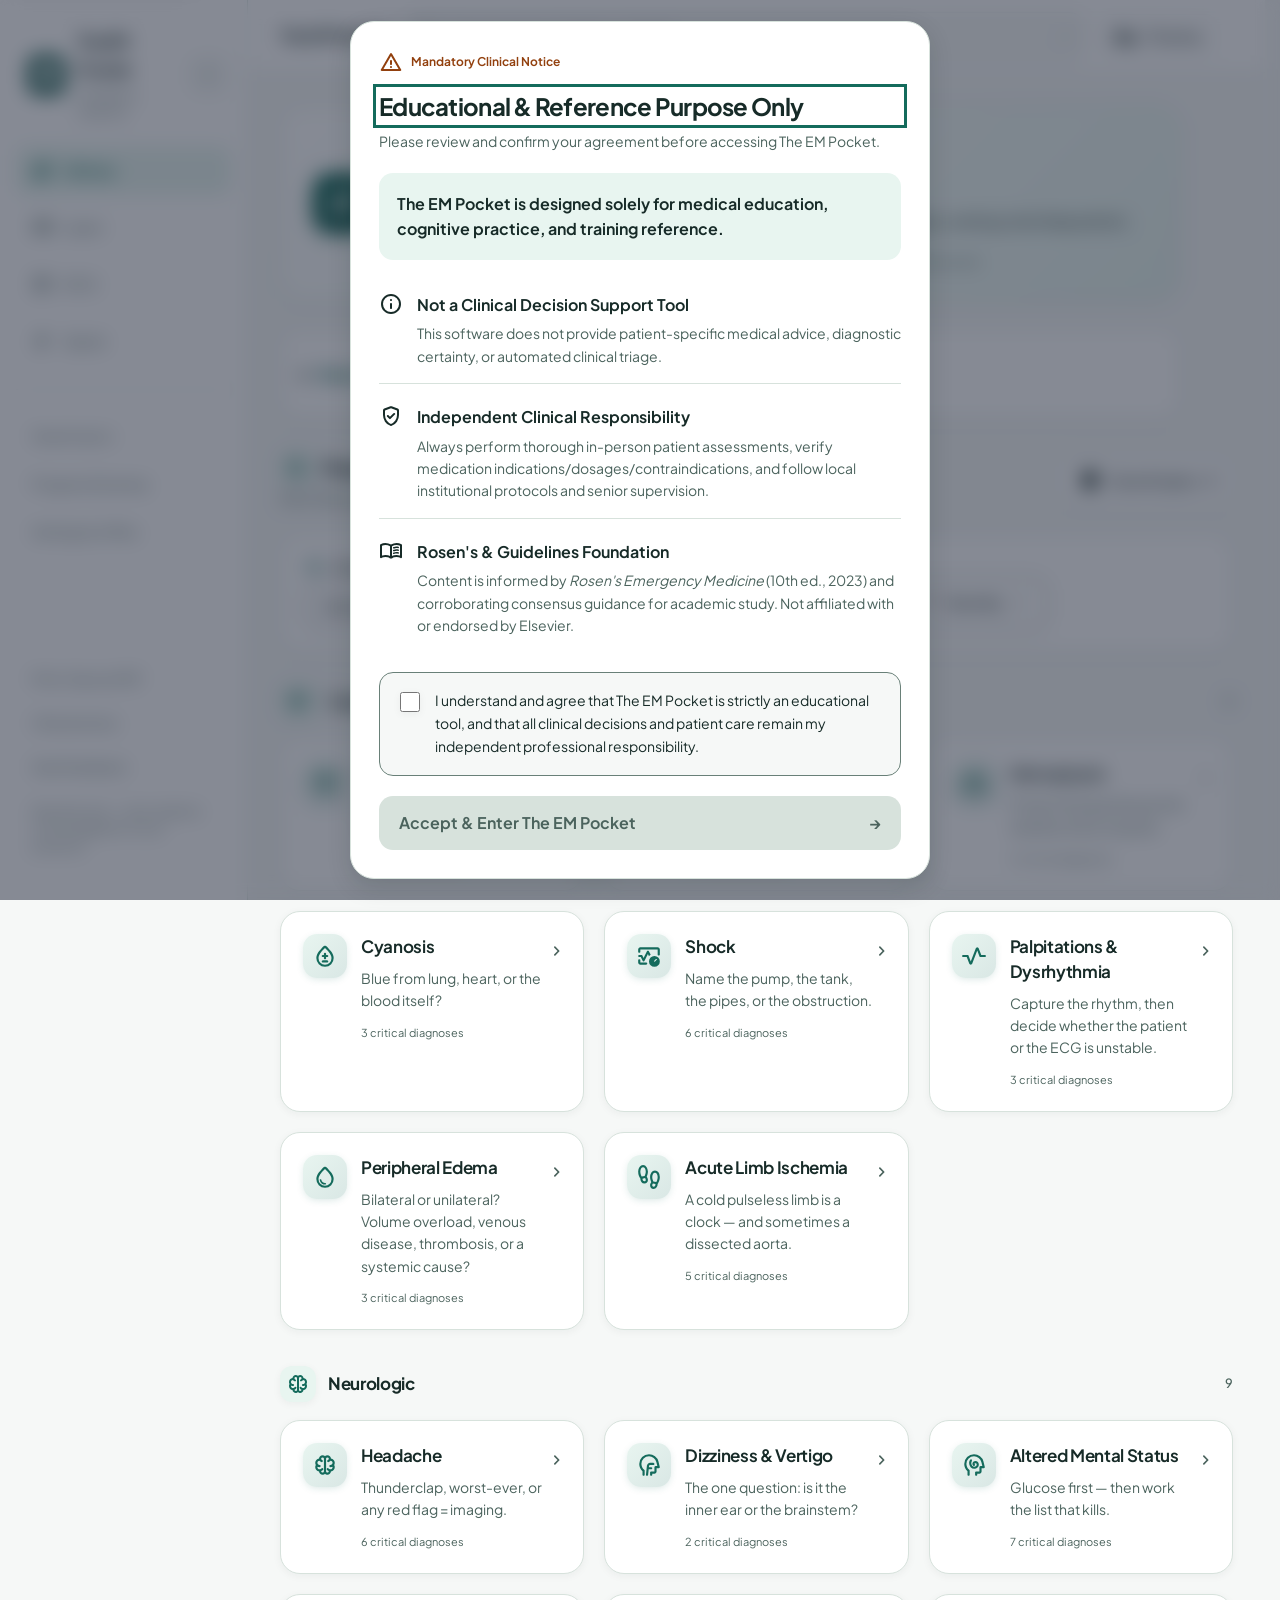
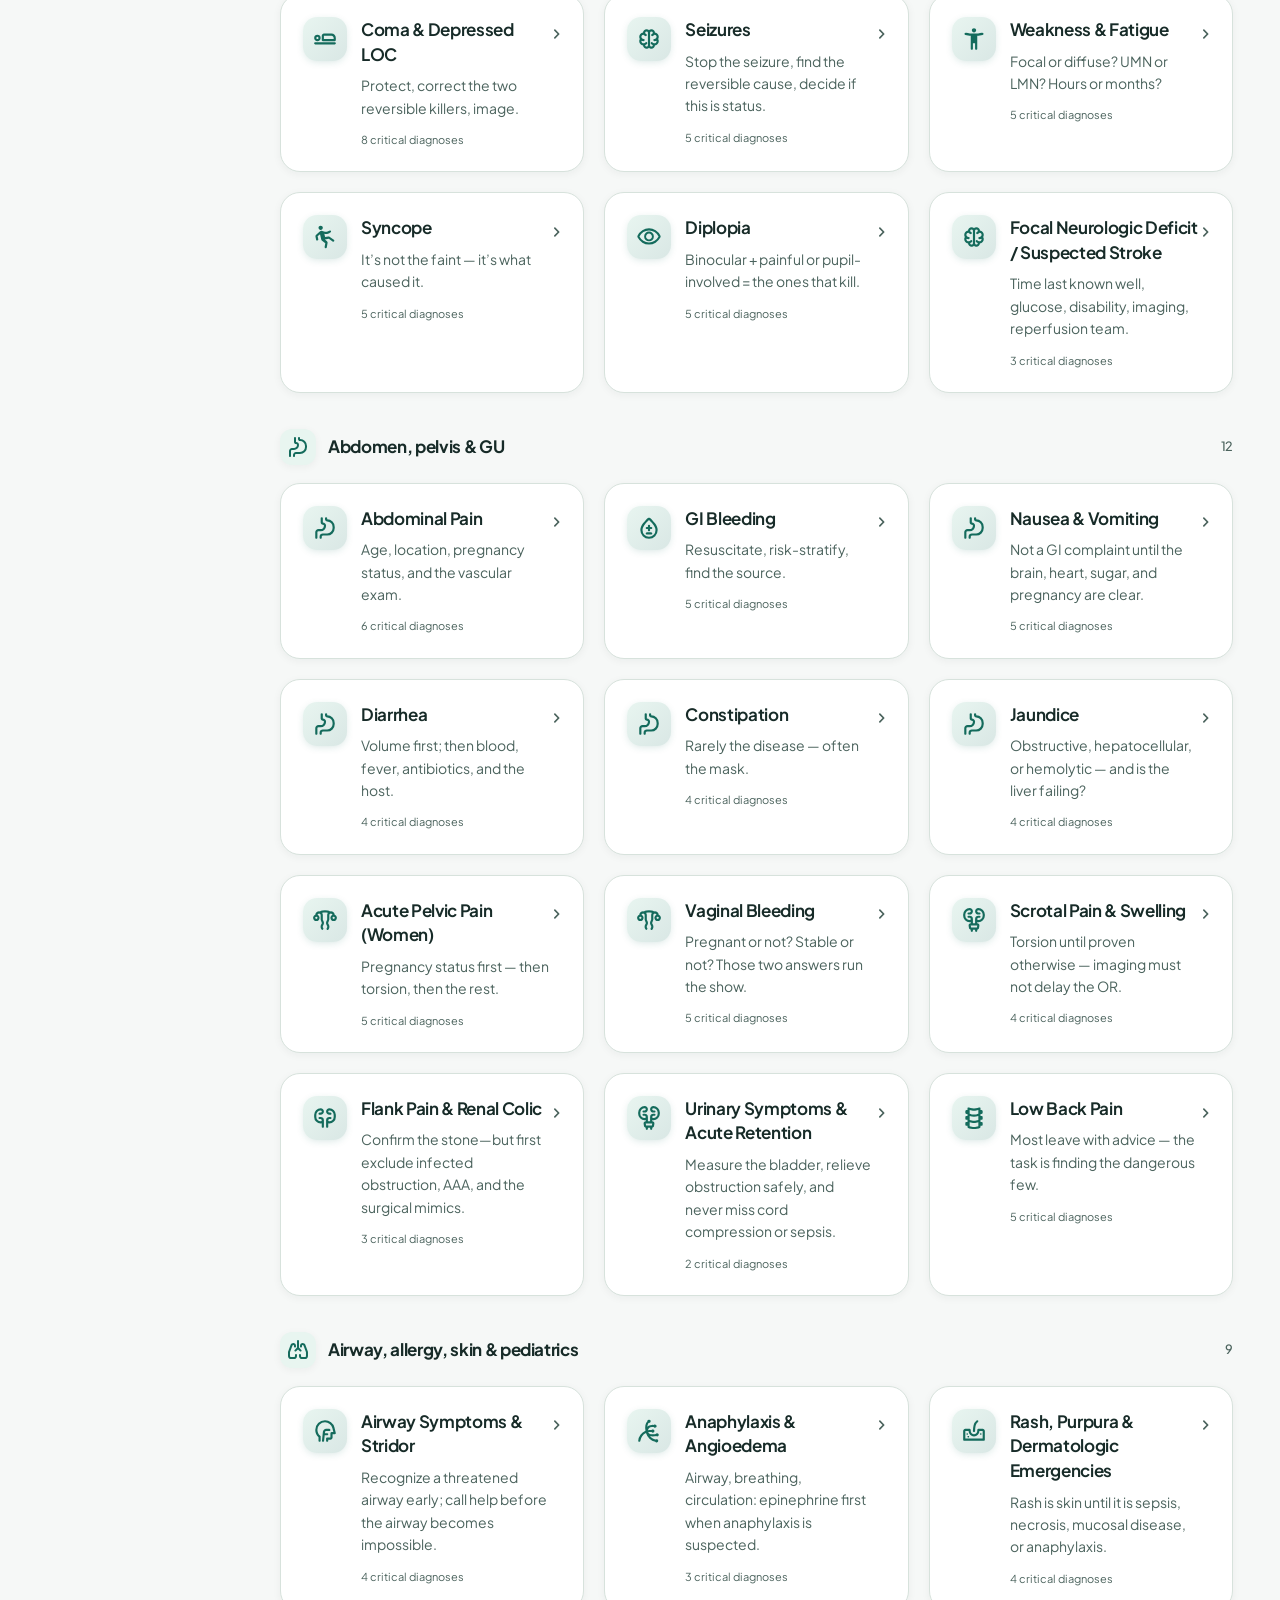
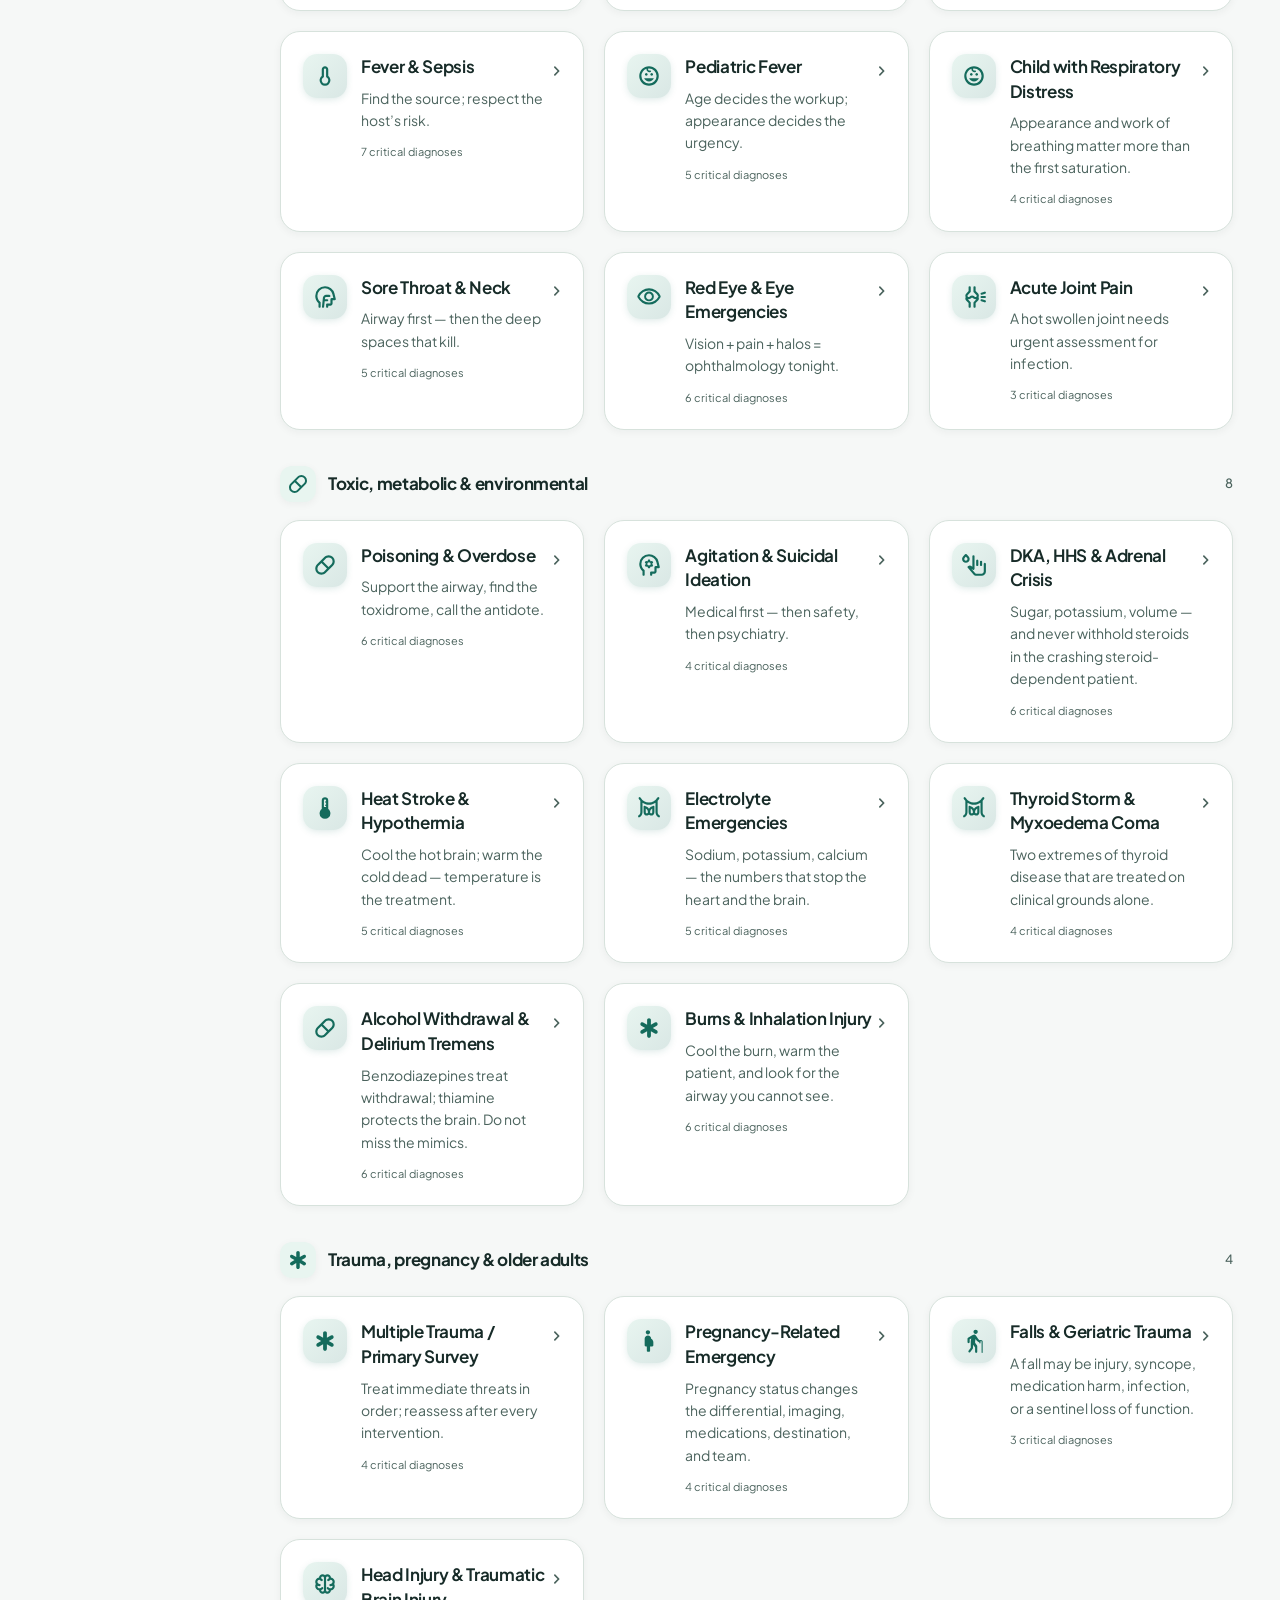
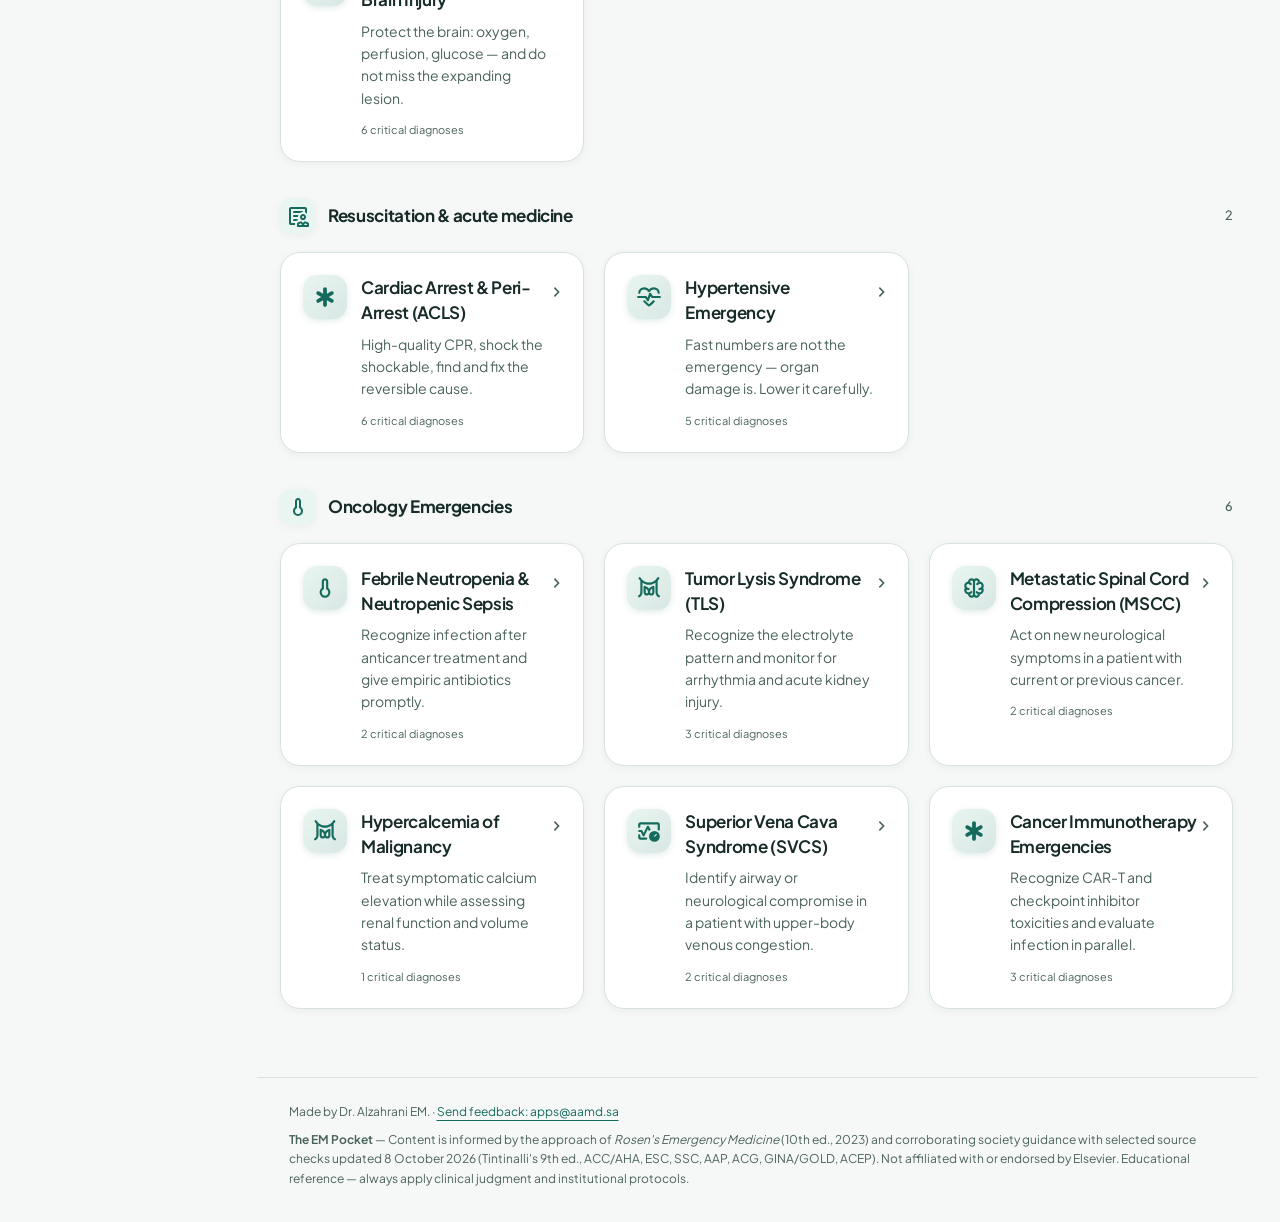
==== index.html @ 244e21fd "Correct high-risk clinical guidance and bedside calculator logic" ====
<!DOCTYPE html>
<html lang="en" data-theme="light" data-accent="emerald">
<head>
<meta charset="UTF-8">
<meta http-equiv="X-UA-Compatible" content="IE=edge">
<meta name="viewport" content="width=device-width, initial-scale=1.0, viewport-fit=cover">
<meta name="color-scheme" content="dark light">
<meta name="format-detection" content="telephone=no">
<title>The EM Pocket — Emergency Medicine Reference</title>
<meta name="description" content="A focused emergency medicine reference for chest pain, dyspnea, abdominal pain, and more. Frameworks informed by Rosen's Emergency Medicine and current guidelines; not affiliated with or endorsed by Elsevier.">
<meta name="theme-color" content="#f6f8f7" id="themeColor">
<link rel="manifest" href="manifest.json?v=20261113-clinical-v83">
<link rel="icon" href="assets/icon.svg?v=20261113-clinical-v83" type="image/svg+xml">
<link rel="icon" href="assets/icon-192.png?v=20261113-clinical-v83" type="image/png" sizes="192x192">
<link rel="apple-touch-icon" href="assets/apple-touch-icon.png?v=20261113-clinical-v83" sizes="180x180">
<meta name="mobile-web-app-capable" content="yes">
<meta name="apple-mobile-web-app-capable" content="yes">
<meta name="apple-mobile-web-app-status-bar-style" content="black-translucent">
<link rel="preload" href="assets/fonts/PlusJakartaSans-Variable.ttf?v=20261113-clinical-v83" as="font" type="font/ttf" crossorigin>
<link rel="stylesheet" href="assets/app.css?v=20261113-clinical-v83">
<script>
(function () {
    try {
        var ACCENTS = ['emerald', 'ocean', 'violet', 'rose', 'amber', 'teal'];
        var p = JSON.parse(localStorage.getItem('em-cps-prefs') || '{}');
        var r = document.documentElement;
        var theme = p.theme === 'dark' ? 'dark' : 'light';
        r.setAttribute('data-theme', theme === 'light' ? 'light' : 'dark');
        var accent = ACCENTS.indexOf(p.accent) !== -1 ? p.accent : 'emerald';
        r.setAttribute('data-accent', accent);
        if (p.bold === true) r.setAttribute('data-weight', 'bold');
        if (p.scale) r.style.setProperty('--type-scale', String(p.scale));
        if (p.sidebar === true) r.classList.add('sidebar-collapsed');
        var meta = document.getElementById('themeColor');
        if (meta) {
            meta.setAttribute('content', theme === 'light' ? '#f6f8f7' : '#0a0f16');
        }
    } catch (e) {}
})();
</script>
</head>
<body>

<a class="skip-link" href="#stage">Skip to main content</a>

<!-- ═══════════ Sidebar ═══════════ -->
<nav class="sidebar" id="sidebar" aria-label="Main navigation">
    <div class="side-head">
    <button class="brand" id="brandBtn" type="button" title="All presentations">
        <span class="brand-mark" aria-hidden="true"><img src="assets/icon-192.png?v=20261113-clinical-v83" alt="" width="44" height="44"></span>
        <span class="brand-text">
            <strong>The EM Pocket</strong>
            <span>Emergency medicine</span>
        </span>
    </button>
    <button class="collapse-btn" id="collapseBtn" type="button" aria-label="Collapse sidebar" aria-expanded="true" title="Collapse sidebar"><svg class="ui-icon" data-icon="chevron_left" viewBox="0 0 24 24" width="24" height="24" aria-hidden="true" focusable="false" fill="currentColor" stroke="none"><g transform="translate(0 24) scale(.025)" fill="currentColor" stroke="none"><path d="m432-480 156 156q11 11 11 28t-11 28q-11 11-28 11t-28-11L348-452q-6-6-8.5-13t-2.5-15q0-8 2.5-15t8.5-13l184-184q11-11 28-11t28 11q11 11 11 28t-11 28L432-480Z"/></g></svg></button>
    </div>
    <div class="side-list" id="sideList"></div>
    <div class="side-footer">
        <button class="side-btn" id="printBtn" type="button" title="Print / Save as PDF (Ctrl+P)">Print / Save as PDF</button>
        <button class="side-btn disclaimer-link-btn" id="disclaimerLinkBtn" type="button" title="View Educational Terms &amp; Disclaimer">Clinical notice</button>
        <a class="side-btn" href="mailto:apps@aamd.sa?subject=The%20EM%20Pocket%20feedback" title="Send feedback or suggestions to apps@aamd.sa">Send feedback</a>
        <p class="side-note">Education only — never replaces clinical judgment or local protocols.</p>
    </div>
</nav>
<div class="side-backdrop" id="sideBackdrop"></div>

<!-- ═══════════ Main ═══════════ -->
<div class="main">

    <header class="topbar">
        <button class="icon-btn burger" id="burgerBtn" type="button" aria-label="Open presentations menu" aria-controls="sidebar" aria-expanded="false"><svg class="ui-icon" data-icon="menu" viewBox="0 0 24 24" width="24" height="24" aria-hidden="true" focusable="false" fill="currentColor" stroke="none"><g transform="translate(0 24) scale(.025)" fill="currentColor" stroke="none"><path d="M160-240q-17 0-28.5-11.5T120-280q0-17 11.5-28.5T160-320h640q17 0 28.5 11.5T840-280q0 17-11.5 28.5T800-240H160Zm0-200q-17 0-28.5-11.5T120-480q0-17 11.5-28.5T160-520h640q17 0 28.5 11.5T840-480q0 17-11.5 28.5T800-440H160Zm0-200q-17 0-28.5-11.5T120-680q0-17 11.5-28.5T160-720h640q17 0 28.5 11.5T840-680q0 17-11.5 28.5T800-640H160Z"/></g></svg></button>
        <span class="topbar-brand">The EM Pocket</span>
        <nav class="primary-nav" aria-label="Primary navigation">
        <button class="home-btn" id="homeBtn" type="button" title="All presentations (H)" aria-label="All presentations" data-nav="home"><svg class="ui-icon" data-icon="library_books" viewBox="0 0 24 24" width="24" height="24" aria-hidden="true" focusable="false" fill="currentColor" stroke="none"><g transform="translate(0 24) scale(.025)" fill="currentColor" stroke="none"><path d="M440-400h80q17 0 28.5-11.5T560-440q0-17-11.5-28.5T520-480h-80q-17 0-28.5 11.5T400-440q0 17 11.5 28.5T440-400Zm0-120h240q17 0 28.5-11.5T720-560q0-17-11.5-28.5T680-600H440q-17 0-28.5 11.5T400-560q0 17 11.5 28.5T440-520Zm0-120h240q17 0 28.5-11.5T720-680q0-17-11.5-28.5T680-720H440q-17 0-28.5 11.5T400-680q0 17 11.5 28.5T440-640ZM320-240q-33 0-56.5-23.5T240-320v-480q0-33 23.5-56.5T320-880h480q33 0 56.5 23.5T880-800v480q0 33-23.5 56.5T800-240H320Zm0-80h480v-480H320v480ZM160-80q-33 0-56.5-23.5T80-160v-520q0-17 11.5-28.5T120-720q17 0 28.5 11.5T160-680v520h520q17 0 28.5 11.5T720-120q0 17-11.5 28.5T680-80H160Zm160-720v480-480Z"/></g></svg><span class="header-label">Library</span></button>
        <button class="home-btn utility-btn" id="studyBtn" type="button" title="Learning workspace (S)" aria-label="Open learning workspace" data-nav="study"><svg class="ui-icon" data-icon="menu_book" viewBox="0 0 24 24" width="24" height="24" aria-hidden="true" focusable="false" fill="currentColor" stroke="none"><g transform="translate(0 24) scale(.025)" fill="currentColor" stroke="none"><path d="M260-320q47 0 91.5 10.5T440-278v-394q-41-24-87-36t-93-12q-36 0-71.5 7T120-692v396q35-12 69.5-18t70.5-6Zm260 42q44-21 88.5-31.5T700-320q36 0 70.5 6t69.5 18v-396q-33-14-68.5-21t-71.5-7q-47 0-93 12t-87 36v394Zm-40 97q-14 0-26.5-3.5T430-194q-39-23-82-34.5T260-240q-42 0-82.5 11T100-198q-21 11-40.5-1T40-234v-482q0-11 5.5-21T62-752q46-24 96-36t102-12q58 0 113.5 15T480-740q51-30 106.5-45T700-800q52 0 102 12t96 36q11 5 16.5 15t5.5 21v482q0 23-19.5 35t-40.5 1q-37-20-77.5-31T700-240q-45 0-88 11.5T530-194q-11 6-23.5 9.5T480-181ZM280-494Zm280-115q0-9 6.5-18.5T581-640q29-10 58-15t61-5q20 0 39.5 2.5T778-651q9 2 15.5 10t6.5 18q0 17-11 25t-28 4q-14-3-29.5-4.5T700-600q-26 0-51 5t-48 13q-18 7-29.5-1T560-609Zm0 220q0-9 6.5-18.5T581-420q29-10 58-15t61-5q20 0 39.5 2.5T778-431q9 2 15.5 10t6.5 18q0 17-11 25t-28 4q-14-3-29.5-4.5T700-380q-26 0-51 4.5T601-363q-18 7-29.5-.5T560-389Zm0-110q0-9 6.5-18.5T581-530q29-10 58-15t61-5q20 0 39.5 2.5T778-541q9 2 15.5 10t6.5 18q0 17-11 25t-28 4q-14-3-29.5-4.5T700-490q-26 0-51 5t-48 13q-18 7-29.5-1T560-499Z"/></g></svg><span class="header-label">Learn</span></button>
        <button class="home-btn utility-btn" id="ecgBtn" type="button" title="ECG Interpretation from scratch (E)" aria-label="Open ECG Guide" data-nav="ecg"><svg class="ui-icon" data-icon="monitor_heart" viewBox="0 0 24 24" width="24" height="24" aria-hidden="true" focusable="false" fill="currentColor" stroke="none"><g transform="translate(0 24) scale(.025)" fill="currentColor" stroke="none"><path d="M80-720q0-33 23.5-56.5T160-800h640q33 0 56.5 23.5T880-720v80q0 17-11.5 28.5T840-600q-17 0-28.5-11.5T800-640v-80H160v80q0 17-11.5 28.5T120-600q-17 0-28.5-11.5T80-640v-80Zm80 560q-33 0-56.5-23.5T80-240v-80q0-17 11.5-28.5T120-360q17 0 28.5 11.5T160-320v80h640v-80q0-17 11.5-28.5T840-360q17 0 28.5 11.5T880-320v80q0 33-23.5 56.5T800-160H160Zm240-120q11 0 21-5.5t15-16.5l124-248 44 88q5 11 15 16.5t21 5.5h200q17 0 28.5-11.5T880-480q0-17-11.5-28.5T840-520H665l-69-138q-5-11-15-15.5t-21-4.5q-11 0-21 4.5T524-658L400-410l-44-88q-5-11-15-16.5t-21-5.5H120q-17 0-28.5 11.5T80-480q0 17 11.5 28.5T120-440h175l69 138q5 11 15 16.5t21 5.5Zm80-200Z"/></g></svg><span class="header-label">ECG</span></button>
        <button class="home-btn utility-btn" id="shiftBtn" type="button" title="Focused quick view (V)" aria-label="Open focused quick view" data-nav="shift"><svg class="ui-icon" data-icon="bolt" viewBox="0 0 24 24" width="24" height="24" aria-hidden="true" focusable="false" fill="currentColor" stroke="none"><g transform="translate(0 24) scale(.025)" fill="currentColor" stroke="none"><path d="m422-232 207-248H469l29-227-185 267h139l-30 208Zm-62-128H236q-24 0-35.5-21.5T203-423l299-430q10-14 26-19.5t33 .5q17 6 25 21t6 32l-32 259h155q26 0 36.5 23t-6.5 43L416-100q-11 13-27 17t-31-3q-15-7-23.5-21.5T328-139l32-221Zm111-110Z"/></g></svg><span class="header-label">Quick</span></button>

        </nav>
        <div class="searchwrap">
            <span class="search-ico" aria-hidden="true"><svg class="ui-icon" data-icon="search" viewBox="0 0 24 24" width="24" height="24" aria-hidden="true" focusable="false" fill="currentColor" stroke="none"><g transform="translate(0 24) scale(.025)" fill="currentColor" stroke="none"><path d="M380-320q-109 0-184.5-75.5T120-580q0-109 75.5-184.5T380-840q109 0 184.5 75.5T640-580q0 44-14 83t-38 69l224 224q11 11 11 28t-11 28q-11 11-28 11t-28-11L532-372q-30 24-69 38t-83 14Zm0-80q75 0 127.5-52.5T560-580q0-75-52.5-127.5T380-760q-75 0-127.5 52.5T200-580q0 75 52.5 127.5T380-400Z"/></g></svg></span>
            <input type="search" id="searchInput" placeholder="Search topics, findings or ECGs"
                   maxlength="120" autocomplete="off" autocapitalize="off" autocorrect="off" spellcheck="false" enterkeyhint="search" inputmode="search" aria-label="Search The EM Pocket" role="combobox" aria-autocomplete="list" aria-controls="searchResults" aria-expanded="false">
            <button class="search-clear-btn" id="searchClearBtn" type="button" aria-label="Clear search query" hidden><svg class="ui-icon clear-ico" data-icon="close" viewBox="0 0 24 24" width="24" height="24" aria-hidden="true" focusable="false" fill="currentColor" stroke="none"><g transform="translate(0 24) scale(.025)" fill="currentColor" stroke="none"><path d="M480-424 284-228q-11 11-28 11t-28-11q-11-11-11-28t11-28l196-196-196-196q-11-11-11-28t11-28q11-11 28-11t28 11l196 196 196-196q11-11 28-11t28 11q11 11 11 28t-11 28L536-480l196 196q11 11 11 28t-11 28q-11 11-28 11t-28-11L480-424Z"/></g></svg></button>
            <kbd class="search-kbd" title="Press / to search" aria-hidden="true">/</kbd>
        </div>
        <button class="crisis-pill" id="cprPill" type="button" data-state="idle" aria-label="CPR cycle timer — open bedside tools" title="CPR cycle timer"><span class="crisis-dot" aria-hidden="true"></span><span class="crisis-label">CPR</span></button>
        <details class="context-filters"><summary><svg class="cf-ico" data-icon="filter_list" viewBox="0 0 24 24" width="24" height="24" aria-hidden="true" focusable="false" fill="currentColor" stroke="none"><g transform="translate(0 24) scale(.025)" fill="currentColor" stroke="none"><path d="M440-240q-17 0-28.5-11.5T400-280q0-17 11.5-28.5T440-320h80q17 0 28.5 11.5T560-280q0 17-11.5 28.5T520-240h-80ZM280-440q-17 0-28.5-11.5T240-480q0-17 11.5-28.5T280-520h400q17 0 28.5 11.5T720-480q0 17-11.5 28.5T680-440H280ZM160-640q-17 0-28.5-11.5T120-680q0-17 11.5-28.5T160-720h640q17 0 28.5 11.5T840-680q0 17-11.5 28.5T800-640H160Z"/></g></svg><span class="cf-label">Severity</span><svg class="cf-caret" data-icon="expand_more" viewBox="0 0 24 24" width="24" height="24" aria-hidden="true" focusable="false" fill="currentColor" stroke="none"><g transform="translate(0 24) scale(.025)" fill="currentColor" stroke="none"><path d="M480-362q-8 0-15-2.5t-13-8.5L268-557q-11-11-11-28t11-28q11-11 28-11t28 11l156 156 156-156q11-11 28-11t28 11q11 11 11 28t-11 28L508-373q-6 6-13 8.5t-15 2.5Z"/></g></svg></summary>            <div class="chips" id="filterChips" role="group" aria-label="Severity filter">
                <button class="chip chip-all active" type="button" data-sev="all" aria-pressed="true">All</button>
                <button class="chip chip-critical" type="button" data-sev="critical" aria-pressed="false"><span class="sev-dot sev-critical" aria-hidden="true"></span>Critical</button>
                <button class="chip chip-emergent" type="button" data-sev="emergent" aria-pressed="false"><span class="sev-dot sev-emergent" aria-hidden="true"></span>Emergent</button>
                <button class="chip chip-common" type="button" data-sev="common" aria-pressed="false"><span class="sev-dot sev-common" aria-hidden="true"></span>Common</button>
            </div>
</details>
        <button class="tools-toggle" id="toolsToggle" type="button" aria-label="Open display options" aria-haspopup="dialog" aria-controls="readingPanel" aria-expanded="false" title="Display options"><span class="reading-trigger-mark" aria-hidden="true">Aa</span><span class="header-label">Display</span></button>
    </header>

    <main class="stage" id="stage" tabindex="-1" role="main" aria-label="Presentation content"></main>

    <footer class="foot">
        <p>Made by Dr. Alzahrani EM. · <a href="mailto:apps@aamd.sa?subject=The%20EM%20Pocket%20feedback" title="Send feedback or suggestions">Send feedback: apps@aamd.sa</a></p>
        <p><strong>The EM Pocket</strong> — Content is informed by the approach of <em>Rosen's Emergency Medicine</em> (10th ed., 2023)
            and corroborating society guidance with selected source checks updated 8 October 2026 (Tintinalli's 9th ed., ACC/AHA, ESC, SSC, AAP, ACG, GINA/GOLD, ACEP). Not affiliated with or endorsed by Elsevier.
            Educational reference — always apply clinical judgment and institutional protocols.</p>
    </footer>
    <nav class="ios-tabbar" aria-label="Primary" role="navigation">
        <div class="ios-tabbar-inner">
            <button class="tabbar-item active" type="button" data-nav="home" aria-label="Library" aria-current="page">
                <svg class="tabbar-icon" data-icon="library_books" viewBox="0 0 24 24" width="24" height="24" aria-hidden="true" focusable="false" fill="currentColor" stroke="none"><g transform="translate(0 24) scale(.025)" fill="currentColor" stroke="none"><path d="M440-400h80q17 0 28.5-11.5T560-440q0-17-11.5-28.5T520-480h-80q-17 0-28.5 11.5T400-440q0 17 11.5 28.5T440-400Zm0-120h240q17 0 28.5-11.5T720-560q0-17-11.5-28.5T680-600H440q-17 0-28.5 11.5T400-560q0 17 11.5 28.5T440-520Zm0-120h240q17 0 28.5-11.5T720-680q0-17-11.5-28.5T680-720H440q-17 0-28.5 11.5T400-680q0 17 11.5 28.5T440-640ZM320-240q-33 0-56.5-23.5T240-320v-480q0-33 23.5-56.5T320-880h480q33 0 56.5 23.5T880-800v480q0 33-23.5 56.5T800-240H320Zm0-80h480v-480H320v480ZM160-80q-33 0-56.5-23.5T80-160v-520q0-17 11.5-28.5T120-720q17 0 28.5 11.5T160-680v520h520q17 0 28.5 11.5T720-120q0 17-11.5 28.5T680-80H160Zm160-720v480-480Z"/></g></svg>
                <span class="tabbar-label">Library</span>
                <span class="tabbar-dot" aria-hidden="true"></span>
            </button>
            <button class="tabbar-item" type="button" data-nav="study" aria-label="Learn">
                <svg class="tabbar-icon" data-icon="menu_book" viewBox="0 0 24 24" width="24" height="24" aria-hidden="true" focusable="false" fill="currentColor" stroke="none"><g transform="translate(0 24) scale(.025)" fill="currentColor" stroke="none"><path d="M260-320q47 0 91.5 10.5T440-278v-394q-41-24-87-36t-93-12q-36 0-71.5 7T120-692v396q35-12 69.5-18t70.5-6Zm260 42q44-21 88.5-31.5T700-320q36 0 70.5 6t69.5 18v-396q-33-14-68.5-21t-71.5-7q-47 0-93 12t-87 36v394Zm-40 97q-14 0-26.5-3.5T430-194q-39-23-82-34.5T260-240q-42 0-82.5 11T100-198q-21 11-40.5-1T40-234v-482q0-11 5.5-21T62-752q46-24 96-36t102-12q58 0 113.5 15T480-740q51-30 106.5-45T700-800q52 0 102 12t96 36q11 5 16.5 15t5.5 21v482q0 23-19.5 35t-40.5 1q-37-20-77.5-31T700-240q-45 0-88 11.5T530-194q-11 6-23.5 9.5T480-181ZM280-494Zm280-115q0-9 6.5-18.5T581-640q29-10 58-15t61-5q20 0 39.5 2.5T778-651q9 2 15.5 10t6.5 18q0 17-11 25t-28 4q-14-3-29.5-4.5T700-600q-26 0-51 5t-48 13q-18 7-29.5-1T560-609Zm0 220q0-9 6.5-18.5T581-420q29-10 58-15t61-5q20 0 39.5 2.5T778-431q9 2 15.5 10t6.5 18q0 17-11 25t-28 4q-14-3-29.5-4.5T700-380q-26 0-51 4.5T601-363q-18 7-29.5-.5T560-389Zm0-110q0-9 6.5-18.5T581-530q29-10 58-15t61-5q20 0 39.5 2.5T778-541q9 2 15.5 10t6.5 18q0 17-11 25t-28 4q-14-3-29.5-4.5T700-490q-26 0-51 5t-48 13q-18 7-29.5-1T560-499Z"/></g></svg>
                <span class="tabbar-label">Learn</span>
                <span class="tabbar-dot" aria-hidden="true"></span>
            </button>
            <button class="tabbar-item" type="button" data-nav="ecg" aria-label="ECG">
                <svg class="tabbar-icon" data-icon="monitor_heart" viewBox="0 0 24 24" width="24" height="24" aria-hidden="true" focusable="false" fill="currentColor" stroke="none"><g transform="translate(0 24) scale(.025)" fill="currentColor" stroke="none"><path d="M80-720q0-33 23.5-56.5T160-800h640q33 0 56.5 23.5T880-720v80q0 17-11.5 28.5T840-600q-17 0-28.5-11.5T800-640v-80H160v80q0 17-11.5 28.5T120-600q-17 0-28.5-11.5T80-640v-80Zm80 560q-33 0-56.5-23.5T80-240v-80q0-17 11.5-28.5T120-360q17 0 28.5 11.5T160-320v80h640v-80q0-17 11.5-28.5T840-360q17 0 28.5 11.5T880-320v80q0 33-23.5 56.5T800-160H160Zm240-120q11 0 21-5.5t15-16.5l124-248 44 88q5 11 15 16.5t21 5.5h200q17 0 28.5-11.5T880-480q0-17-11.5-28.5T840-520H665l-69-138q-5-11-15-15.5t-21-4.5q-11 0-21 4.5T524-658L400-410l-44-88q-5-11-15-16.5t-21-5.5H120q-17 0-28.5 11.5T80-480q0 17 11.5 28.5T120-440h175l69 138q5 11 15 16.5t21 5.5Zm80-200Z"/></g></svg>
                <span class="tabbar-label">ECG</span>
                <span class="tabbar-dot" aria-hidden="true"></span>
            </button>
            <button class="tabbar-item" type="button" data-nav="shift" aria-label="Quick">
                <svg class="tabbar-icon" data-icon="bolt" viewBox="0 0 24 24" width="24" height="24" aria-hidden="true" focusable="false" fill="currentColor" stroke="none"><g transform="translate(0 24) scale(.025)" fill="currentColor" stroke="none"><path d="m422-232 207-248H469l29-227-185 267h139l-30 208Zm-62-128H236q-24 0-35.5-21.5T203-423l299-430q10-14 26-19.5t33 .5q17 6 25 21t6 32l-32 259h155q26 0 36.5 23t-6.5 43L416-100q-11 13-27 17t-31-3q-15-7-23.5-21.5T328-139l32-221Zm111-110Z"/></g></svg>
                <span class="tabbar-label">Quick</span>
                <span class="tabbar-dot" aria-hidden="true"></span>
            </button>

        </div>
    </nav>
</div>

<!-- Display options stay outside the routed page so reading and drafts remain intact. -->
<dialog class="reading-panel" id="readingPanel" aria-modal="true" aria-labelledby="readingPanelTitle" aria-describedby="readingPanelDesc">
    <header class="reading-panel-head">
        <div><h2 id="readingPanelTitle">Display options</h2><p id="readingPanelDesc">Make this page comfortable to read.</p></div>
        <button class="reading-close" id="readingClose" type="button" aria-label="Close display options" autofocus><svg class="ui-icon" data-icon="close" viewBox="0 0 24 24" width="24" height="24" aria-hidden="true" focusable="false" fill="currentColor" stroke="none"><g transform="translate(0 24) scale(.025)" fill="currentColor" stroke="none"><path d="M480-424 284-228q-11 11-28 11t-28-11q-11-11-11-28t11-28l196-196-196-196q-11-11-11-28t11-28q11-11 28-11t28 11l196 196 196-196q11-11 28-11t28 11q11 11 11 28t-11 28L536-480l196 196q11 11 11 28t-11 28q-11 11-28 11t-28-11L480-424Z"/></g></svg></button>
    </header>
    <div class="topbar-tools" id="topbarTools">
        <fieldset class="reading-field"><legend>Text size</legend>
            <div class="reading-size-controls">
                <button type="button" class="pref-btn" id="fontDown" title="Smaller text" aria-label="Smaller text">A−</button>
                <span class="pref-scale" id="fontLabel" role="status" aria-live="polite" aria-atomic="true">100%</span>
                <button type="button" class="pref-btn" id="fontUp" title="Larger text" aria-label="Larger text">A+</button>
            </div>
        </fieldset>
        <div class="reading-option-row"><span>Bold text</span><button type="button" class="pref-btn reading-bold" id="boldBtn" aria-label="Bold reading text" aria-pressed="false"><strong>B</strong><span>Bold</span></button></div>
        <fieldset class="reading-field"><legend>Appearance</legend>
            <div class="reading-modes">
                <button type="button" class="pref-btn" id="themeLight" aria-pressed="true">Light</button>
                <button type="button" class="pref-btn" id="themeBtn" aria-pressed="false">Dark</button>
            </div>
        </fieldset>
        <fieldset class="reading-field"><legend id="accentLabel">Accent color</legend>
            <div class="accent-dots">
                    <button type="button" class="accent-dot" data-accent="emerald" aria-label="Emerald green theme" aria-pressed="true"><span class="accent-swatch" aria-hidden="true"></span><span>Emerald</span></button>
                    <button type="button" class="accent-dot" data-accent="ocean" aria-label="Ocean blue theme" aria-pressed="false"><span class="accent-swatch" aria-hidden="true"></span><span>Ocean</span></button>
                    <button type="button" class="accent-dot" data-accent="violet" aria-label="Violet purple theme" aria-pressed="false"><span class="accent-swatch" aria-hidden="true"></span><span>Violet</span></button>
                    <button type="button" class="accent-dot" data-accent="rose" aria-label="Rose red theme" aria-pressed="false"><span class="accent-swatch" aria-hidden="true"></span><span>Rose</span></button>
                    <button type="button" class="accent-dot" data-accent="amber" aria-label="Amber orange theme" aria-pressed="false"><span class="accent-swatch" aria-hidden="true"></span><span>Amber</span></button>
                    <button type="button" class="accent-dot" data-accent="teal" aria-label="Teal cyan theme" aria-pressed="false"><span class="accent-swatch" aria-hidden="true"></span><span>Teal</span></button>
            </div>
        </fieldset>
        <p class="reading-status" id="readingStatus" role="status" aria-live="polite">Changes apply immediately.</p>
    </div>
    <footer class="reading-panel-foot"><a href="#settings" id="readingSettings">More settings</a><button type="button" class="reading-done" id="readingDone">Done</button></footer>
</dialog>

<!-- ═══════════ Educational Disclaimer Dialog ═══════════ -->
<dialog class="disclaimer-overlay" id="disclaimerOverlay" role="dialog" aria-modal="true" aria-labelledby="disclaimerTitle" aria-describedby="disclaimerDesc" hidden>
    <div class="disclaimer-modal">
        <div class="disclaimer-header">
            <div class="disclaimer-badge">
                <span class="badge-icon" aria-hidden="true"><svg class="mono-ico" data-icon="warning" viewBox="0 0 24 24" width="24" height="24" aria-hidden="true" focusable="false" fill="currentColor" stroke="none"><g transform="translate(0 24) scale(.025)" fill="currentColor" stroke="none"><path d="M109-120q-11 0-20-5.5T75-140q-5-9-5.5-19.5T75-180l370-640q6-10 15.5-15t19.5-5q10 0 19.5 5t15.5 15l370 640q6 10 5.5 20.5T885-140q-5 9-14 14.5t-20 5.5H109Zm69-80h604L480-720 178-200Zm302-40q17 0 28.5-11.5T520-280q0-17-11.5-28.5T480-320q-17 0-28.5 11.5T440-280q0 17 11.5 28.5T480-240Zm0-120q17 0 28.5-11.5T520-400v-120q0-17-11.5-28.5T480-560q-17 0-28.5 11.5T440-520v120q0 17 11.5 28.5T480-360Zm0-100Z"/></g></svg></span>
                <span>Mandatory Clinical Notice</span>
            </div>
            <h2 id="disclaimerTitle">Educational &amp; Reference Purpose Only</h2>
            <p id="disclaimerDesc" class="disclaimer-sub">Please review and confirm your agreement before accessing The EM Pocket.</p>
        </div>

        <div class="disclaimer-body">
            <div class="disclaimer-callout">
                <strong>The EM Pocket is designed solely for medical education, cognitive practice, and training reference.</strong>
            </div>
            <ul class="disclaimer-points">
                <li>
                    <span class="point-ico" aria-hidden="true"><svg class="mono-ico" data-icon="info" viewBox="0 0 24 24" width="24" height="24" aria-hidden="true" focusable="false" fill="currentColor" stroke="none"><g transform="translate(0 24) scale(.025)" fill="currentColor" stroke="none"><path d="M480-280q17 0 28.5-11.5T520-320v-160q0-17-11.5-28.5T480-520q-17 0-28.5 11.5T440-480v160q0 17 11.5 28.5T480-280Zm0-320q17 0 28.5-11.5T520-640q0-17-11.5-28.5T480-680q-17 0-28.5 11.5T440-640q0 17 11.5 28.5T480-600Zm0 520q-83 0-156-31.5T197-197q-54-54-85.5-127T80-480q0-83 31.5-156T197-763q54-54 127-85.5T480-880q83 0 156 31.5T763-763q54 54 85.5 127T880-480q0 83-31.5 156T763-197q-54 54-127 85.5T480-80Zm0-80q134 0 227-93t93-227q0-134-93-227t-227-93q-134 0-227 93t-93 227q0 134 93 227t227 93Zm0-320Z"/></g></svg></span>
                    <div>
                        <strong>Not a Clinical Decision Support Tool</strong>
                        <p>This software does not provide patient-specific medical advice, diagnostic certainty, or automated clinical triage.</p>
                    </div>
                </li>
                <li>
                    <span class="point-ico" aria-hidden="true"><svg class="mono-ico" data-icon="verified_user" viewBox="0 0 24 24" width="24" height="24" aria-hidden="true" focusable="false" fill="currentColor" stroke="none"><g transform="translate(0 24) scale(.025)" fill="currentColor" stroke="none"><path d="m438-452-56-56q-12-12-28-12t-28 12q-12 12-12 28.5t12 28.5l84 85q12 12 28 12t28-12l170-170q12-12 12-28.5T636-593q-12-12-28.5-12T579-593L438-452Zm42 368q-7 0-13-1t-12-3q-135-45-215-166.5T160-516v-189q0-25 14.5-45t37.5-29l240-90q14-5 28-5t28 5l240 90q23 9 37.5 29t14.5 45v189q0 140-80 261.5T505-88q-6 2-12 3t-13 1Zm0-80q104-33 172-132t68-220v-189l-240-90-240 90v189q0 121 68 220t172 132Zm0-316Z"/></g></svg></span>
                    <div>
                        <strong>Independent Clinical Responsibility</strong>
                        <p>Always perform thorough in-person patient assessments, verify medication indications/dosages/contraindications, and follow local institutional protocols and senior supervision.</p>
                    </div>
                </li>
                <li>
                    <span class="point-ico" aria-hidden="true"><svg class="mono-ico" data-icon="menu_book" viewBox="0 0 24 24" width="24" height="24" aria-hidden="true" focusable="false" fill="currentColor" stroke="none"><g transform="translate(0 24) scale(.025)" fill="currentColor" stroke="none"><path d="M260-320q47 0 91.5 10.5T440-278v-394q-41-24-87-36t-93-12q-36 0-71.5 7T120-692v396q35-12 69.5-18t70.5-6Zm260 42q44-21 88.5-31.5T700-320q36 0 70.5 6t69.5 18v-396q-33-14-68.5-21t-71.5-7q-47 0-93 12t-87 36v394Zm-40 97q-14 0-26.5-3.5T430-194q-39-23-82-34.5T260-240q-42 0-82.5 11T100-198q-21 11-40.5-1T40-234v-482q0-11 5.5-21T62-752q46-24 96-36t102-12q58 0 113.5 15T480-740q51-30 106.5-45T700-800q52 0 102 12t96 36q11 5 16.5 15t5.5 21v482q0 23-19.5 35t-40.5 1q-37-20-77.5-31T700-240q-45 0-88 11.5T530-194q-11 6-23.5 9.5T480-181ZM280-494Zm280-115q0-9 6.5-18.5T581-640q29-10 58-15t61-5q20 0 39.5 2.5T778-651q9 2 15.5 10t6.5 18q0 17-11 25t-28 4q-14-3-29.5-4.5T700-600q-26 0-51 5t-48 13q-18 7-29.5-1T560-609Zm0 220q0-9 6.5-18.5T581-420q29-10 58-15t61-5q20 0 39.5 2.5T778-431q9 2 15.5 10t6.5 18q0 17-11 25t-28 4q-14-3-29.5-4.5T700-380q-26 0-51 4.5T601-363q-18 7-29.5-.5T560-389Zm0-110q0-9 6.5-18.5T581-530q29-10 58-15t61-5q20 0 39.5 2.5T778-541q9 2 15.5 10t6.5 18q0 17-11 25t-28 4q-14-3-29.5-4.5T700-490q-26 0-51 5t-48 13q-18 7-29.5-1T560-499Z"/></g></svg></span>
                    <div>
                        <strong>Rosen's &amp; Guidelines Foundation</strong>
                        <p>Content is informed by <em>Rosen's Emergency Medicine</em> (10th ed., 2023) and corroborating consensus guidance for academic study. Not affiliated with or endorsed by Elsevier.</p>
                    </div>
                </li>
            </ul>

            <label class="disclaimer-agree-label" for="disclaimerCheck">
                <input type="checkbox" id="disclaimerCheck" required>
                <span>I understand and agree that The EM Pocket is strictly an educational tool, and that all clinical decisions and patient care remain my independent professional responsibility.</span>
            </label>
        </div>

        <div class="disclaimer-footer">
            <button type="button" class="disclaimer-btn" id="disclaimerAcceptBtn" disabled>
                <span>Accept &amp; Enter The EM Pocket</span>
                <span class="btn-arrow" aria-hidden="true">→</span>
            </button>
        </div>
    </div>
</dialog>
<div id="settingsParking" class="settings-parking" hidden><button type="button" class="design-action" id="installBtn" hidden>Install The EM Pocket</button></div>

<div class="toast" id="toast" role="status"></div>
<noscript><p class="noscript">The EM Pocket needs JavaScript enabled to show presentations.</p></noscript>

<script type="module" src="assets/ecg-svg.js?v=20261113-clinical-v83"></script>
<script type="module" src="assets/ecg-engine.js?v=20261113-clinical-v83"></script>
<script type="module" src="assets/ecg-case-tracings.js?v=20261113-clinical-v83"></script>
<script type="module" src="assets/ecg-interactive.js?v=20261113-clinical-v83"></script>
<script type="module" src="assets/ecg-curriculum.js?v=20261113-clinical-v83"></script><script type="module" src="assets/ecg-explorer.js?v=20261113-clinical-v83"></script>
<script type="module" src="assets/data.js?v=20261113-clinical-v83"></script>
<script type="module" src="assets/evidence.js?v=20261113-clinical-v83"></script>
<script type="module" src="assets/student-learning.js?v=20261113-clinical-v83"></script><script type="module" src="assets/em-learning-data.js?v=20261113-clinical-v83"></script><script type="module" src="assets/em-learning.js?v=20261113-clinical-v83"></script><script type="module" src="assets/shift-tools.js?v=20261113-clinical-v83"></script><script type="module" src="assets/search-core.js?v=20261113-clinical-v83"></script><script type="module" src="assets/learning-store.js?v=20261113-clinical-v83"></script><script type="module" src="assets/prefs-store.js?v=20261113-clinical-v83"></script><script type="module" src="assets/search-index.js?v=20261113-clinical-v83"></script><script type="module" src="assets/agreement-store.js?v=20261113-clinical-v83"></script><script type="module" src="assets/navigation-store.js?v=20261113-clinical-v83"></script><script type="module" src="assets/app.js?v=20261113-clinical-v83"></script>
<script type="module" src="assets/design.js?v=20261113-clinical-v83"></script>
</body>
</html>
---- assets/app.css ----
/* EM-CPs stylesheet — read this first.
   Modules replace the former append-only cascade. Drawing geometry is preserved
   in the scientific layer; product chrome uses explicit, unlayered modules.
   z-index scale: header 20, navigation 30, popover 40, overlay 100, toast 110.
   Native dialogs use the browser top layer. Print and reduced-motion own their
   media overrides. No historical iOS/v5/v6 patch layers remain in the runtime. */
@layer scientific;
@import url('./css/tokens.css?v=20261113-clinical-v83');
@import url('./css/scientific.css?v=20261113-clinical-v83');
@import url('./css/base.css?v=20261113-clinical-v83');
@import url('./css/shell.css?v=20261113-clinical-v83');
@import url('./css/components.css?v=20261113-clinical-v83');
@import url('./css/views.css?v=20261113-clinical-v83');
@import url('./css/shift-tools.css?v=20261113-clinical-v83');
@import url('./css/ecg.css?v=20261113-clinical-v83');
@import url('./css/print.css?v=20261113-clinical-v83');
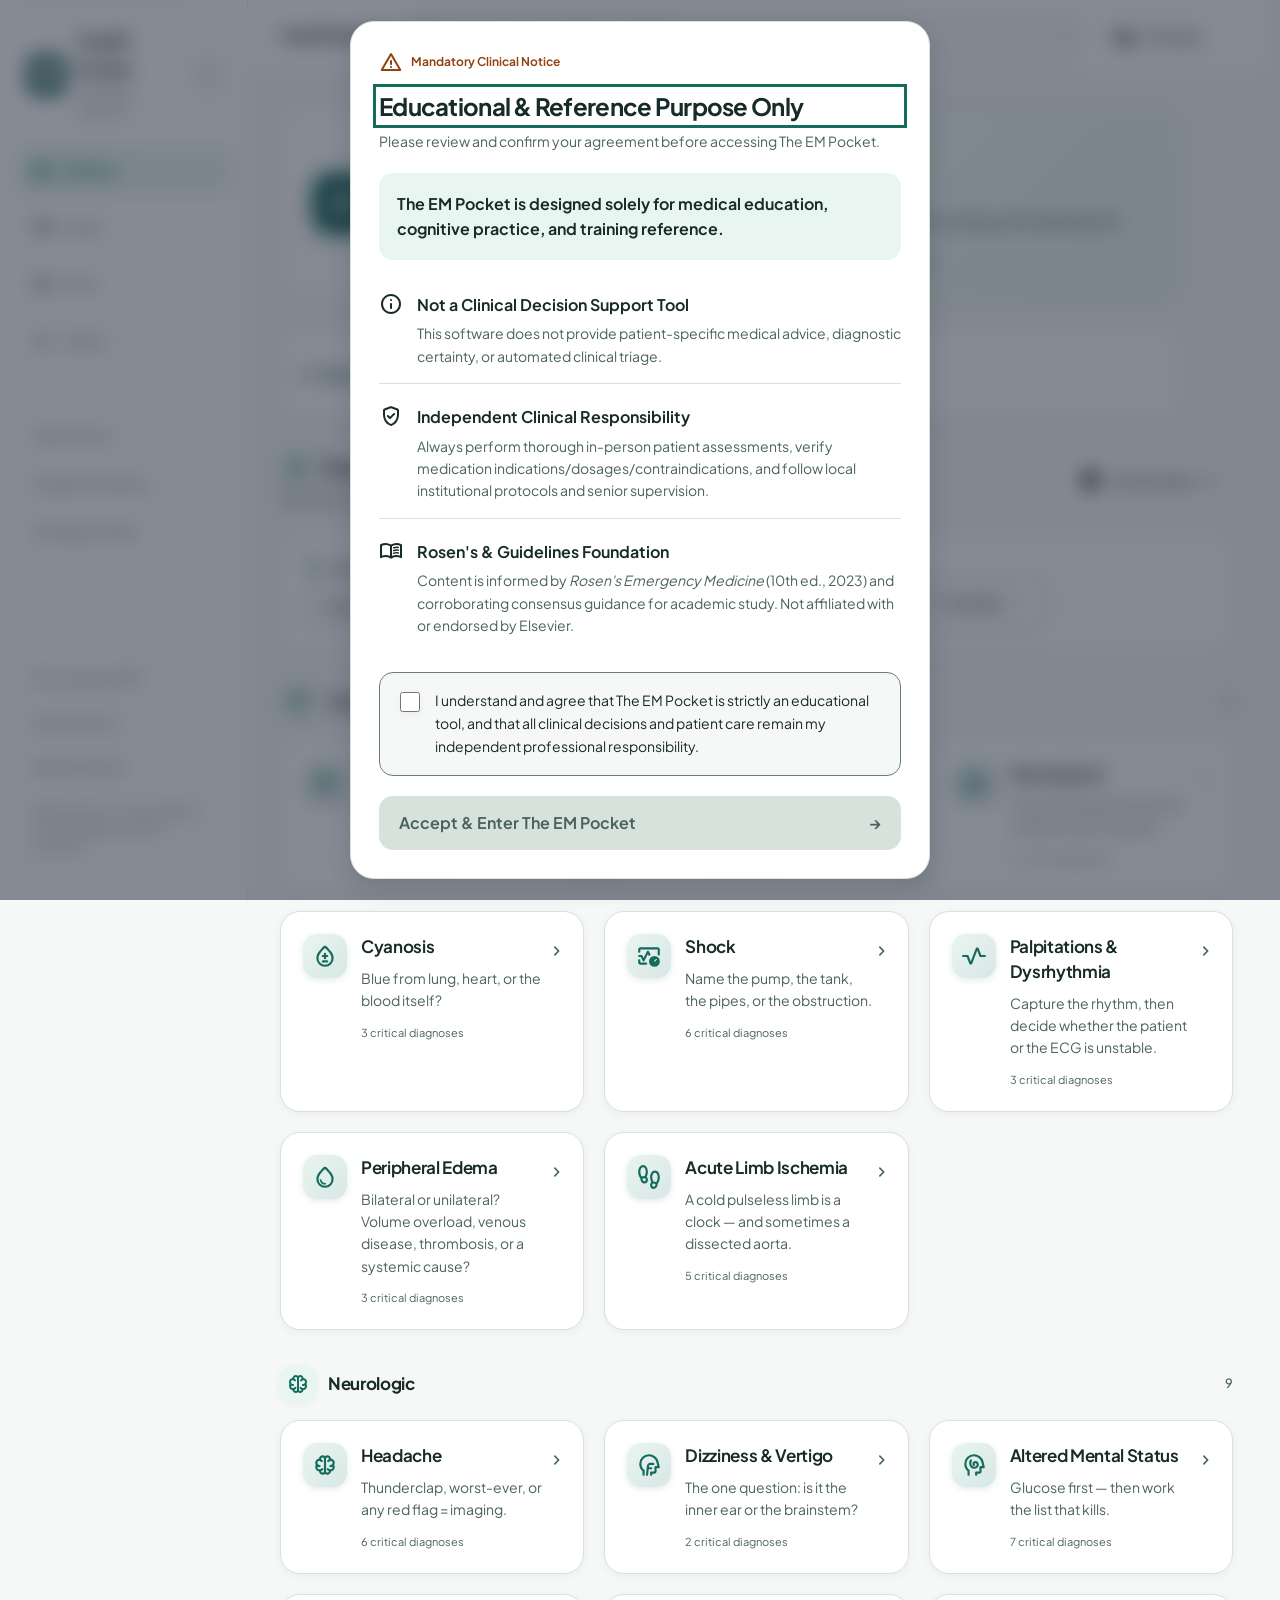
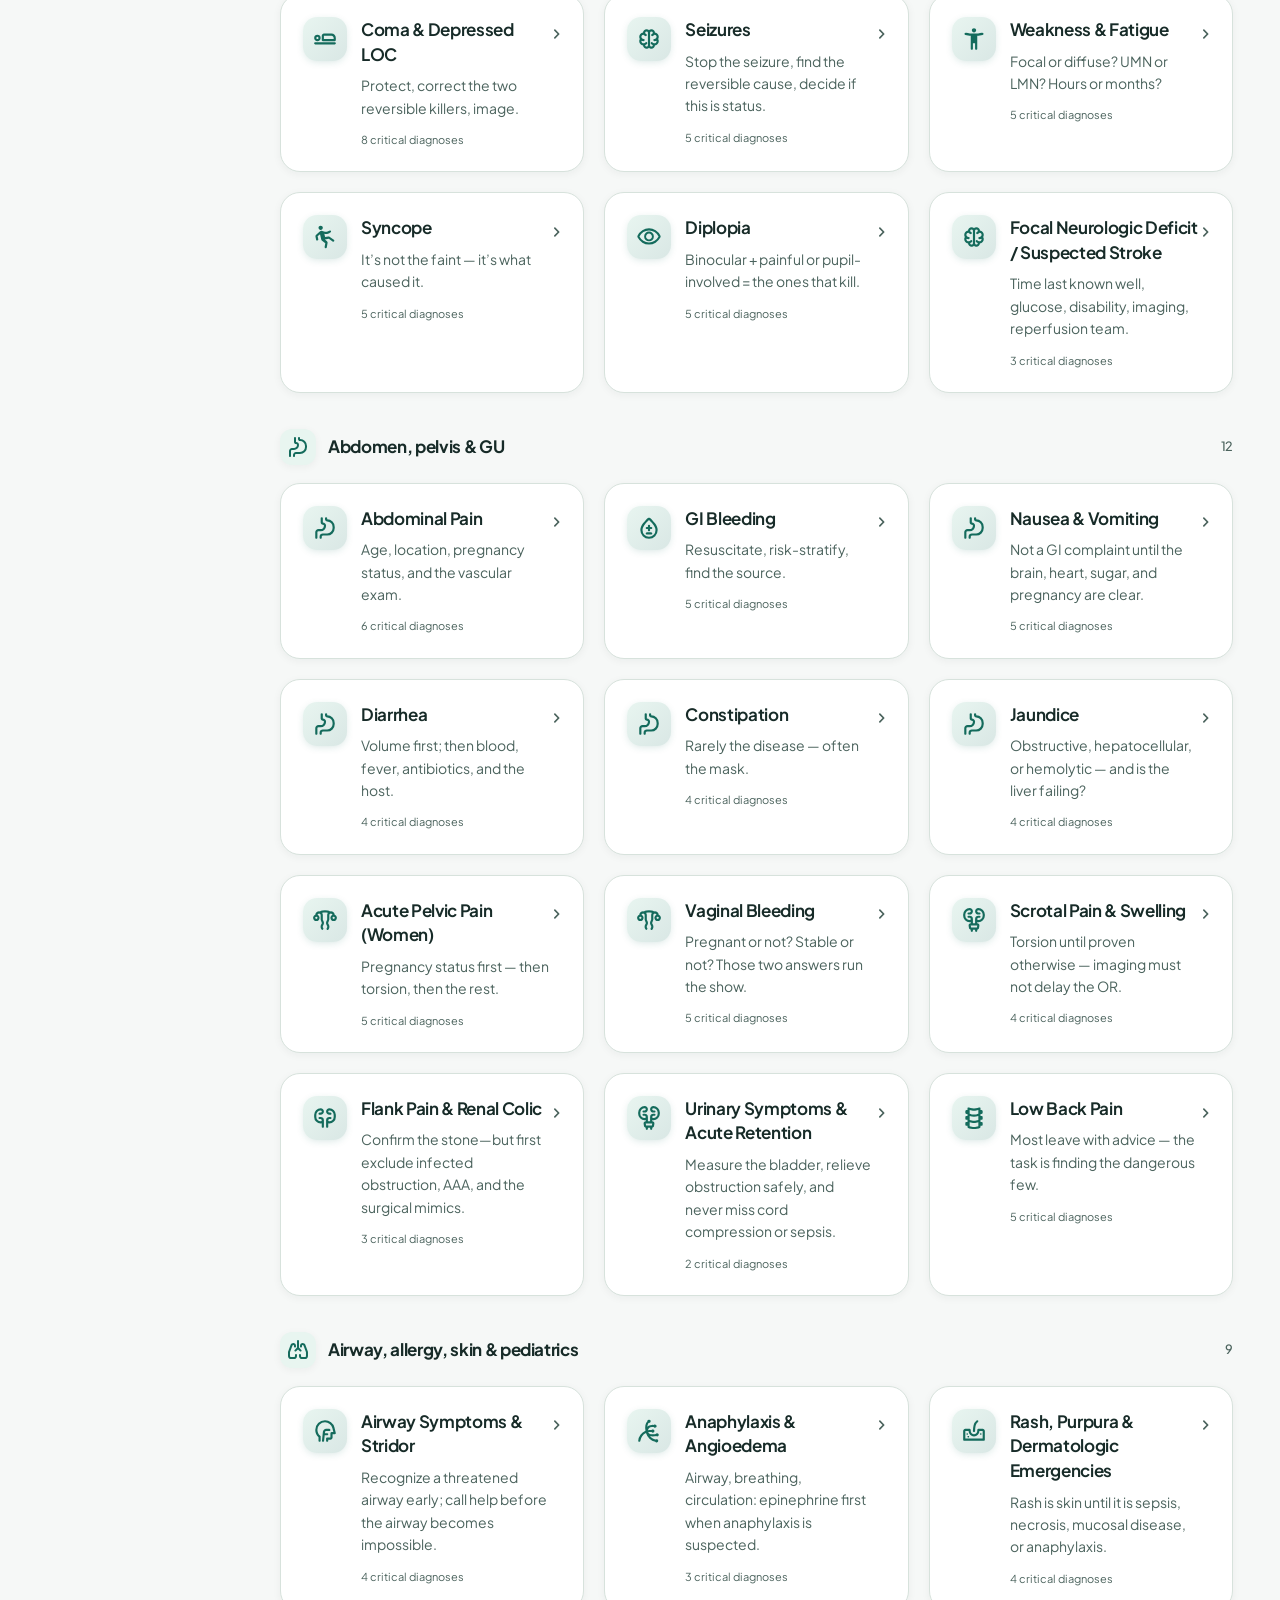
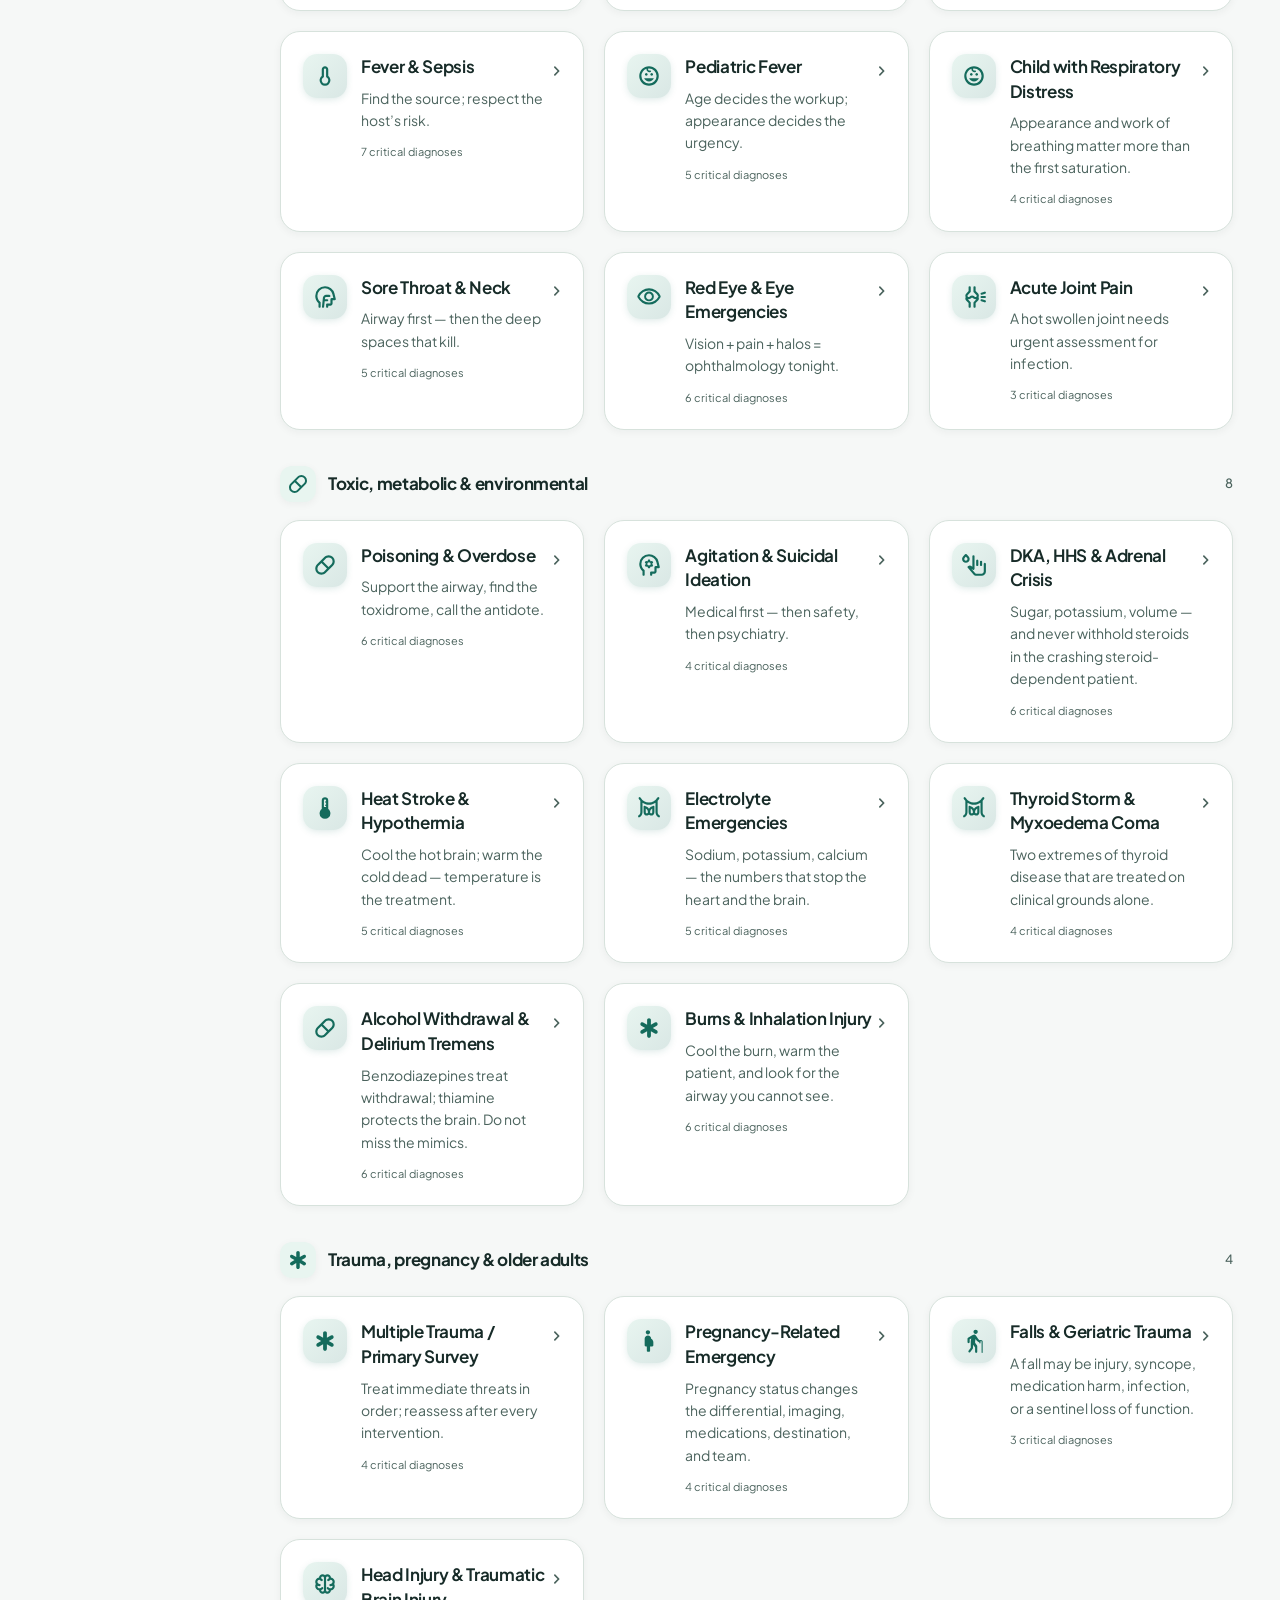
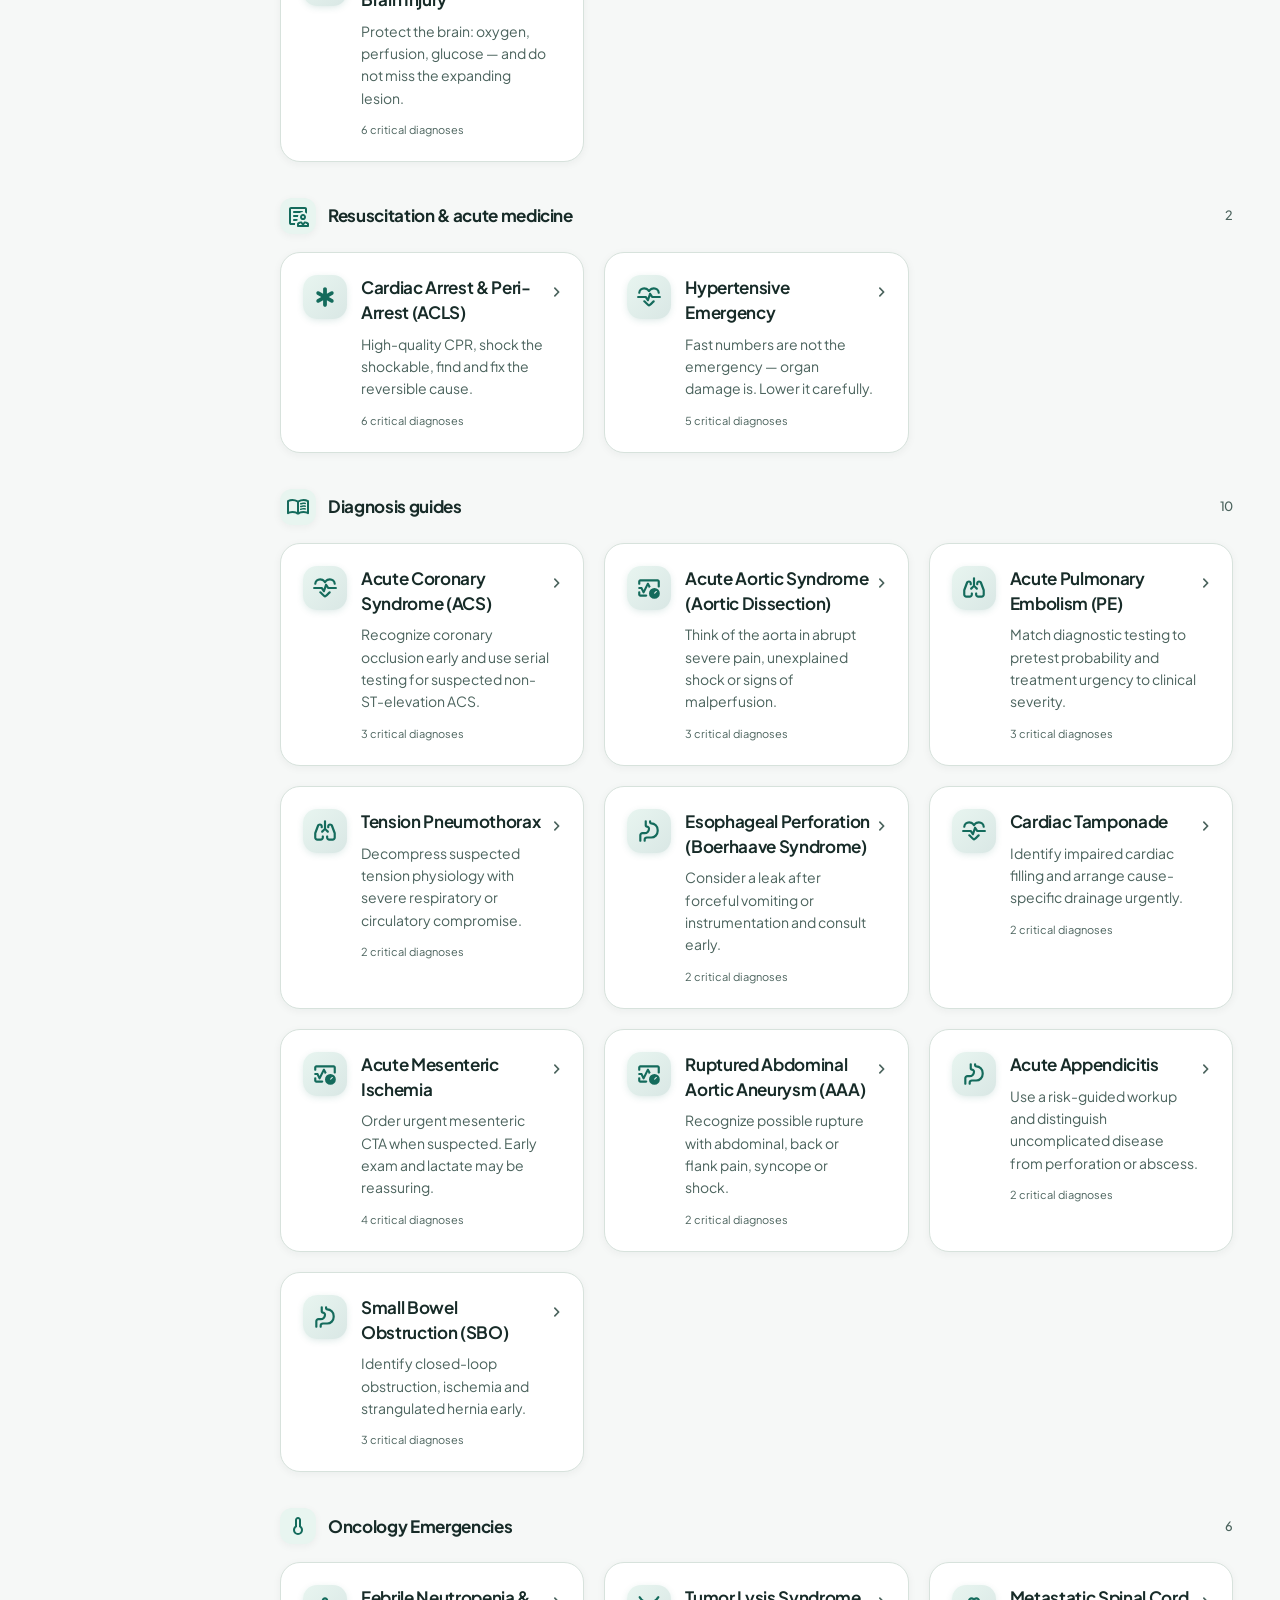
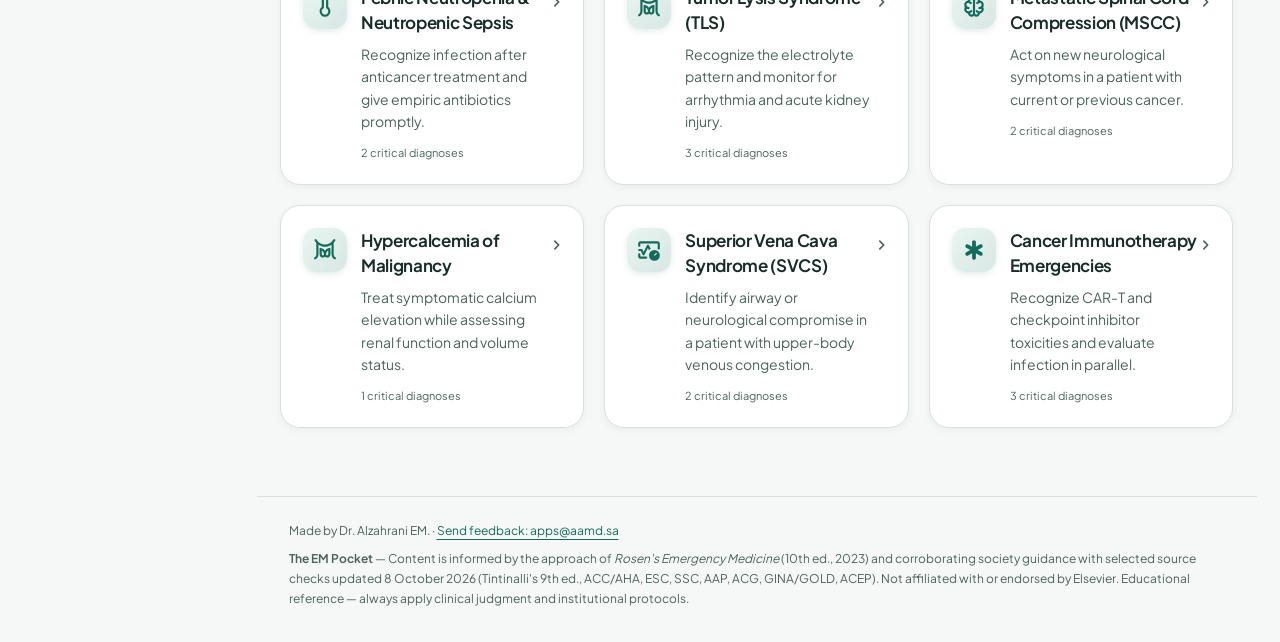
==== commit f839d0bc: "Link adult diagnosis guides from presentation differentials" ====
--- a/index.html
+++ b/index.html
@@ -9,15 +9,15 @@
 <title>The EM Pocket — Emergency Medicine Reference</title>
 <meta name="description" content="A focused emergency medicine reference for chest pain, dyspnea, abdominal pain, and more. Frameworks informed by Rosen's Emergency Medicine and current guidelines; not affiliated with or endorsed by Elsevier.">
 <meta name="theme-color" content="#f6f8f7" id="themeColor">
-<link rel="manifest" href="manifest.json?v=20261113-clinical-v83">
-<link rel="icon" href="assets/icon.svg?v=20261113-clinical-v83" type="image/svg+xml">
-<link rel="icon" href="assets/icon-192.png?v=20261113-clinical-v83" type="image/png" sizes="192x192">
-<link rel="apple-touch-icon" href="assets/apple-touch-icon.png?v=20261113-clinical-v83" sizes="180x180">
+<link rel="manifest" href="manifest.json?v=20261113-diagnoses-v84">
+<link rel="icon" href="assets/icon.svg?v=20261113-diagnoses-v84" type="image/svg+xml">
+<link rel="icon" href="assets/icon-192.png?v=20261113-diagnoses-v84" type="image/png" sizes="192x192">
+<link rel="apple-touch-icon" href="assets/apple-touch-icon.png?v=20261113-diagnoses-v84" sizes="180x180">
 <meta name="mobile-web-app-capable" content="yes">
 <meta name="apple-mobile-web-app-capable" content="yes">
 <meta name="apple-mobile-web-app-status-bar-style" content="black-translucent">
-<link rel="preload" href="assets/fonts/PlusJakartaSans-Variable.ttf?v=20261113-clinical-v83" as="font" type="font/ttf" crossorigin>
-<link rel="stylesheet" href="assets/app.css?v=20261113-clinical-v83">
+<link rel="preload" href="assets/fonts/PlusJakartaSans-Variable.ttf?v=20261113-diagnoses-v84" as="font" type="font/ttf" crossorigin>
+<link rel="stylesheet" href="assets/app.css?v=20261113-diagnoses-v84">
 <script>
 (function () {
     try {
@@ -47,7 +47,7 @@
 <nav class="sidebar" id="sidebar" aria-label="Main navigation">
     <div class="side-head">
     <button class="brand" id="brandBtn" type="button" title="All presentations">
-        <span class="brand-mark" aria-hidden="true"><img src="assets/icon-192.png?v=20261113-clinical-v83" alt="" width="44" height="44"></span>
+        <span class="brand-mark" aria-hidden="true"><img src="assets/icon-192.png?v=20261113-diagnoses-v84" alt="" width="44" height="44"></span>
         <span class="brand-text">
             <strong>The EM Pocket</strong>
             <span>Emergency medicine</span>
@@ -226,14 +226,14 @@
 <div class="toast" id="toast" role="status"></div>
 <noscript><p class="noscript">The EM Pocket needs JavaScript enabled to show presentations.</p></noscript>
 
-<script type="module" src="assets/ecg-svg.js?v=20261113-clinical-v83"></script>
-<script type="module" src="assets/ecg-engine.js?v=20261113-clinical-v83"></script>
-<script type="module" src="assets/ecg-case-tracings.js?v=20261113-clinical-v83"></script>
-<script type="module" src="assets/ecg-interactive.js?v=20261113-clinical-v83"></script>
-<script type="module" src="assets/ecg-curriculum.js?v=20261113-clinical-v83"></script><script type="module" src="assets/ecg-explorer.js?v=20261113-clinical-v83"></script>
-<script type="module" src="assets/data.js?v=20261113-clinical-v83"></script>
-<script type="module" src="assets/evidence.js?v=20261113-clinical-v83"></script>
-<script type="module" src="assets/student-learning.js?v=20261113-clinical-v83"></script><script type="module" src="assets/em-learning-data.js?v=20261113-clinical-v83"></script><script type="module" src="assets/em-learning.js?v=20261113-clinical-v83"></script><script type="module" src="assets/shift-tools.js?v=20261113-clinical-v83"></script><script type="module" src="assets/search-core.js?v=20261113-clinical-v83"></script><script type="module" src="assets/learning-store.js?v=20261113-clinical-v83"></script><script type="module" src="assets/prefs-store.js?v=20261113-clinical-v83"></script><script type="module" src="assets/search-index.js?v=20261113-clinical-v83"></script><script type="module" src="assets/agreement-store.js?v=20261113-clinical-v83"></script><script type="module" src="assets/navigation-store.js?v=20261113-clinical-v83"></script><script type="module" src="assets/app.js?v=20261113-clinical-v83"></script>
-<script type="module" src="assets/design.js?v=20261113-clinical-v83"></script>
+<script type="module" src="assets/ecg-svg.js?v=20261113-diagnoses-v84"></script>
+<script type="module" src="assets/ecg-engine.js?v=20261113-diagnoses-v84"></script>
+<script type="module" src="assets/ecg-case-tracings.js?v=20261113-diagnoses-v84"></script>
+<script type="module" src="assets/ecg-interactive.js?v=20261113-diagnoses-v84"></script>
+<script type="module" src="assets/ecg-curriculum.js?v=20261113-diagnoses-v84"></script><script type="module" src="assets/ecg-explorer.js?v=20261113-diagnoses-v84"></script>
+<script type="module" src="assets/data.js?v=20261113-diagnoses-v84"></script>
+<script type="module" src="assets/evidence.js?v=20261113-diagnoses-v84"></script>
+<script type="module" src="assets/student-learning.js?v=20261113-diagnoses-v84"></script><script type="module" src="assets/em-learning-data.js?v=20261113-diagnoses-v84"></script><script type="module" src="assets/em-learning.js?v=20261113-diagnoses-v84"></script><script type="module" src="assets/shift-tools.js?v=20261113-diagnoses-v84"></script><script type="module" src="assets/search-core.js?v=20261113-diagnoses-v84"></script><script type="module" src="assets/learning-store.js?v=20261113-diagnoses-v84"></script><script type="module" src="assets/prefs-store.js?v=20261113-diagnoses-v84"></script><script type="module" src="assets/search-index.js?v=20261113-diagnoses-v84"></script><script type="module" src="assets/agreement-store.js?v=20261113-diagnoses-v84"></script><script type="module" src="assets/navigation-store.js?v=20261113-diagnoses-v84"></script><script type="module" src="assets/app.js?v=20261113-diagnoses-v84"></script>
+<script type="module" src="assets/design.js?v=20261113-diagnoses-v84"></script>
 </body>
 </html>
--- a/assets/app.css
+++ b/assets/app.css
@@ -5,12 +5,12 @@
    Native dialogs use the browser top layer. Print and reduced-motion own their
    media overrides. No historical iOS/v5/v6 patch layers remain in the runtime. */
 @layer scientific;
-@import url('./css/tokens.css?v=20261113-clinical-v83');
-@import url('./css/scientific.css?v=20261113-clinical-v83');
-@import url('./css/base.css?v=20261113-clinical-v83');
-@import url('./css/shell.css?v=20261113-clinical-v83');
-@import url('./css/components.css?v=20261113-clinical-v83');
-@import url('./css/views.css?v=20261113-clinical-v83');
-@import url('./css/shift-tools.css?v=20261113-clinical-v83');
-@import url('./css/ecg.css?v=20261113-clinical-v83');
-@import url('./css/print.css?v=20261113-clinical-v83');
+@import url('./css/tokens.css?v=20261113-diagnoses-v84');
+@import url('./css/scientific.css?v=20261113-diagnoses-v84');
+@import url('./css/base.css?v=20261113-diagnoses-v84');
+@import url('./css/shell.css?v=20261113-diagnoses-v84');
+@import url('./css/components.css?v=20261113-diagnoses-v84');
+@import url('./css/views.css?v=20261113-diagnoses-v84');
+@import url('./css/shift-tools.css?v=20261113-diagnoses-v84');
+@import url('./css/ecg.css?v=20261113-diagnoses-v84');
+@import url('./css/print.css?v=20261113-diagnoses-v84');
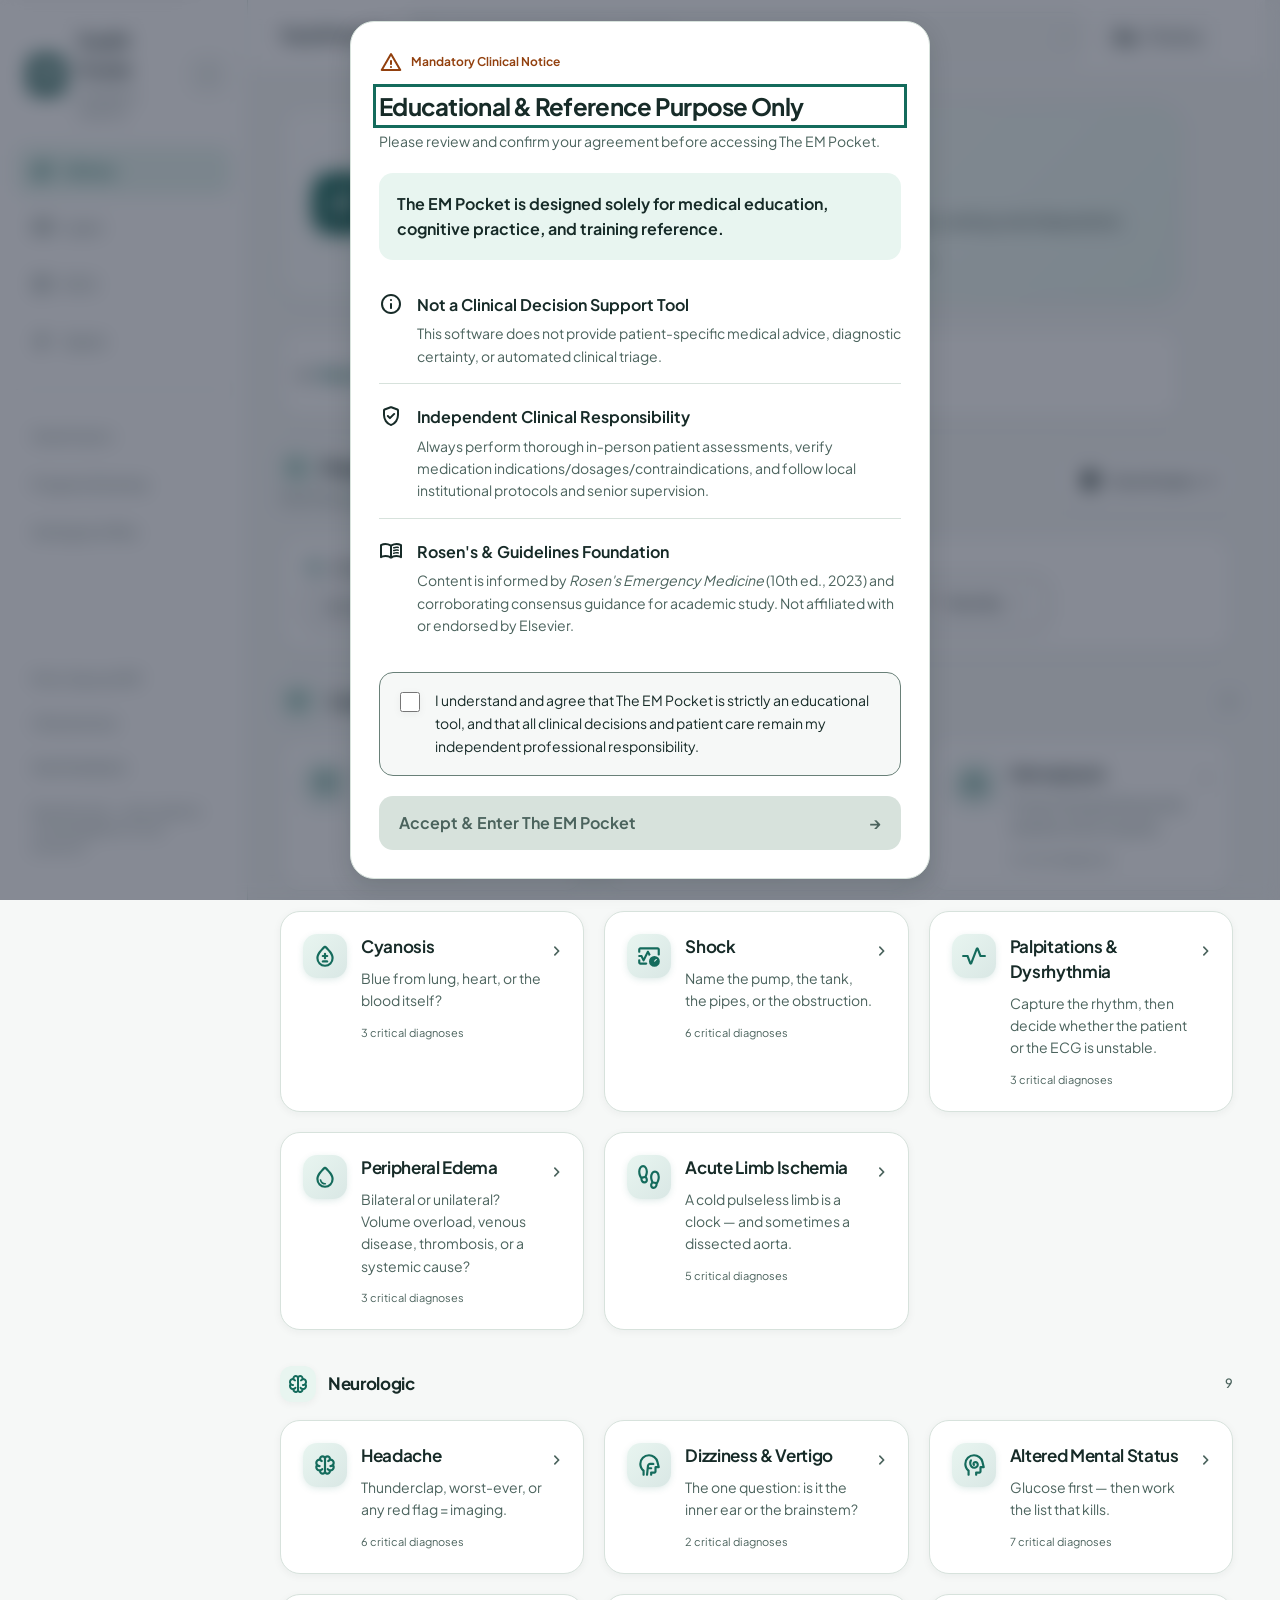
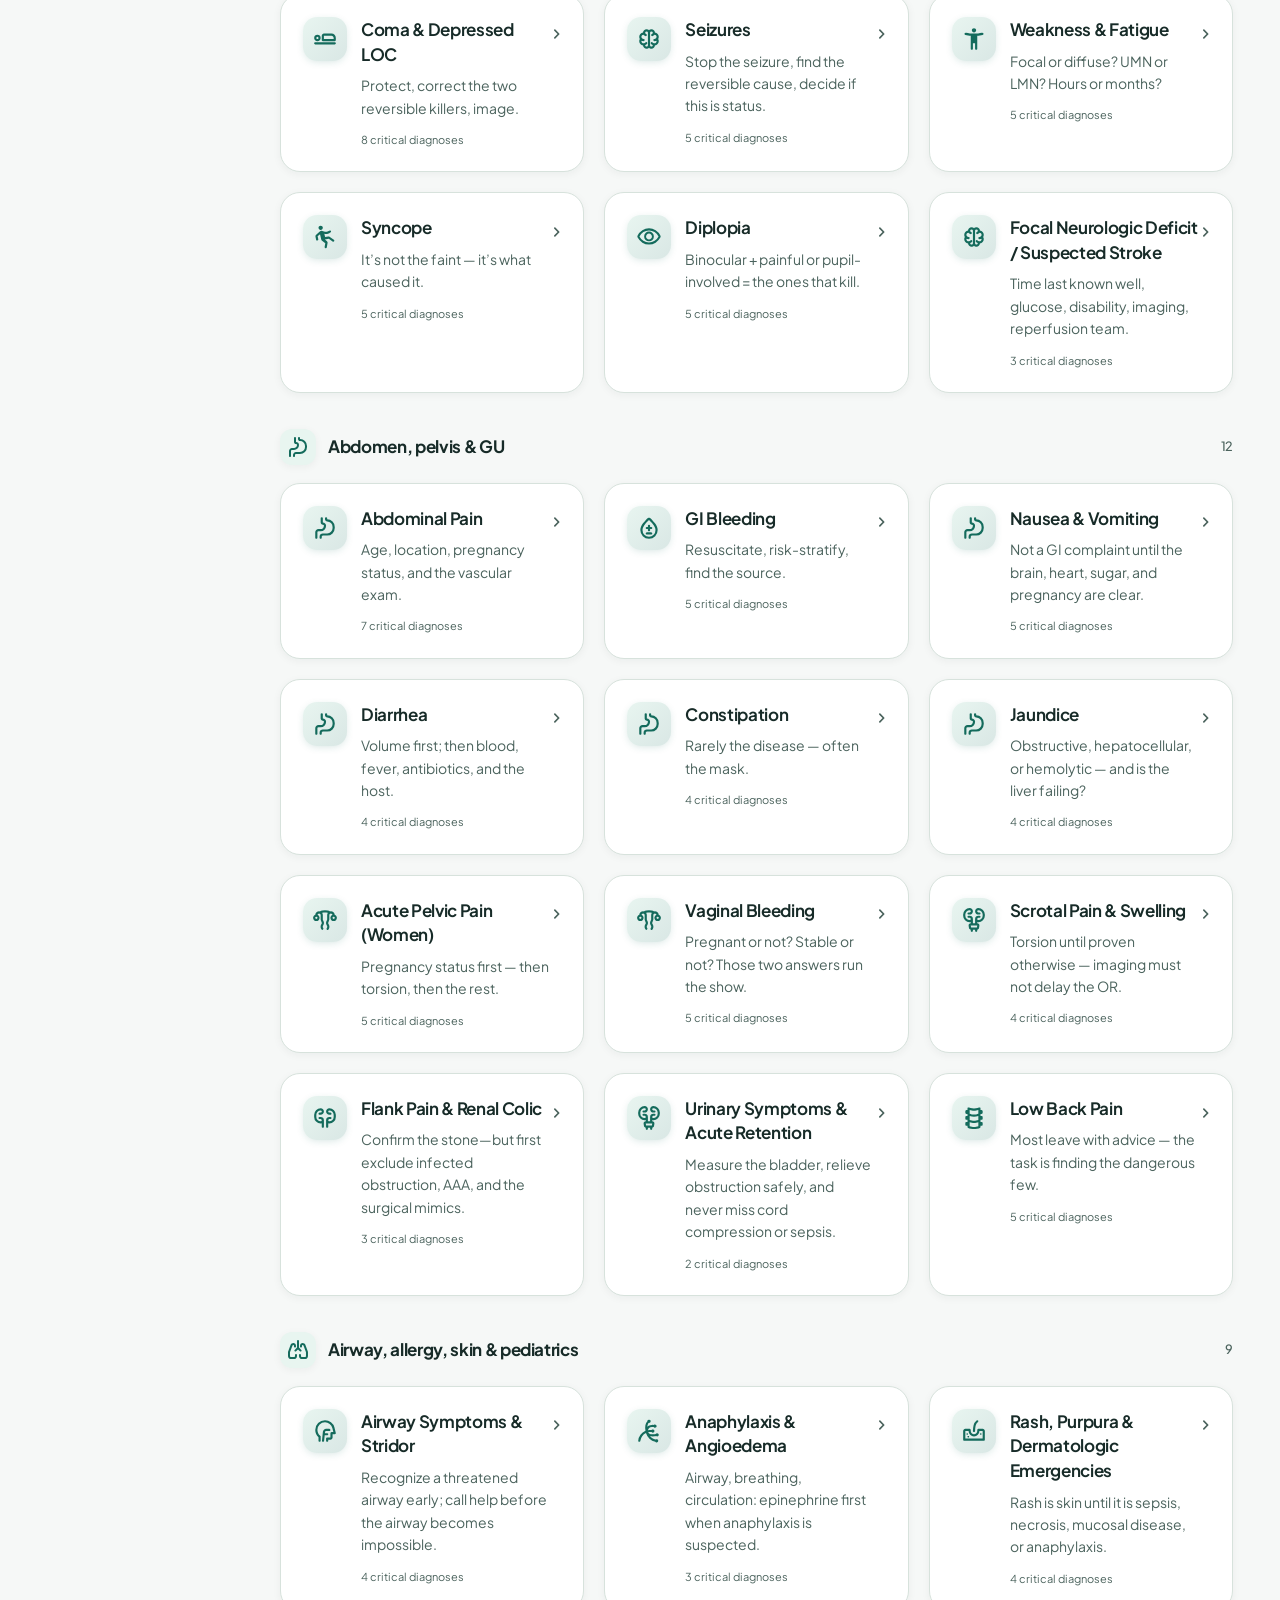
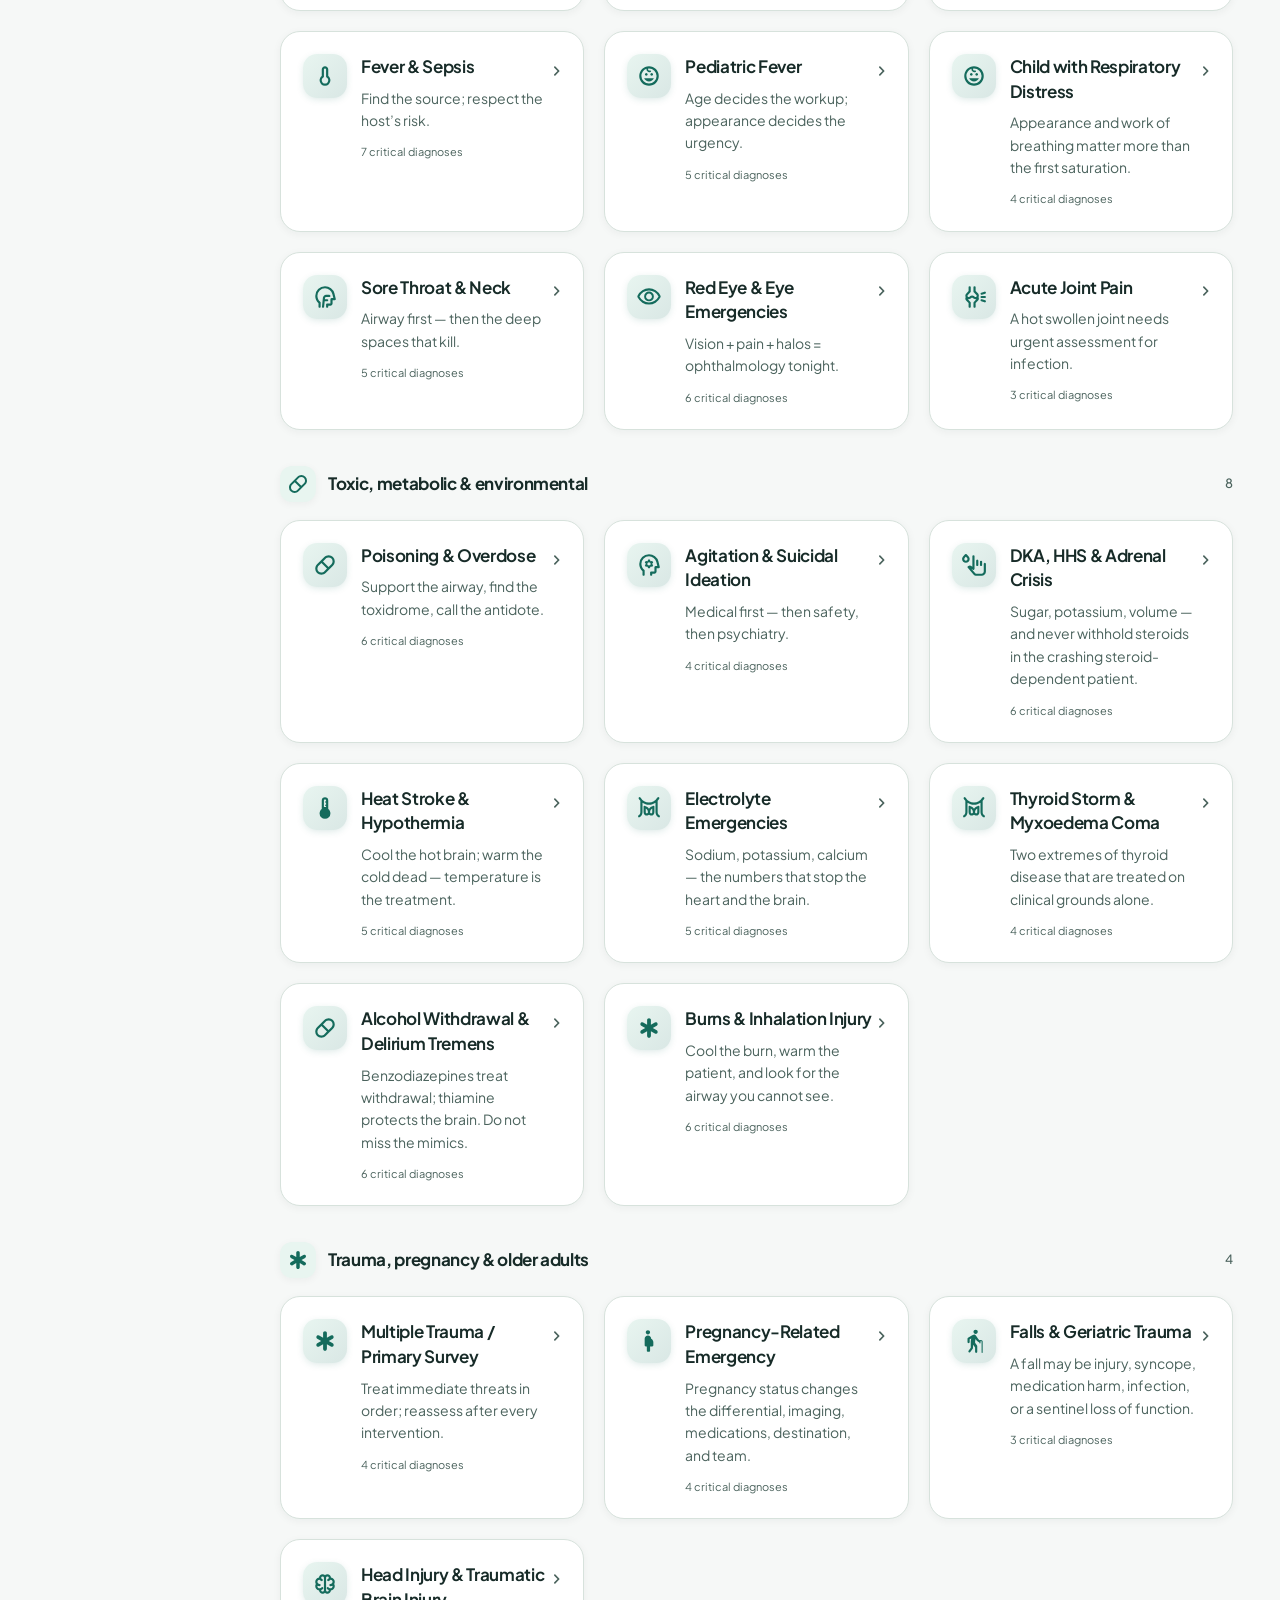
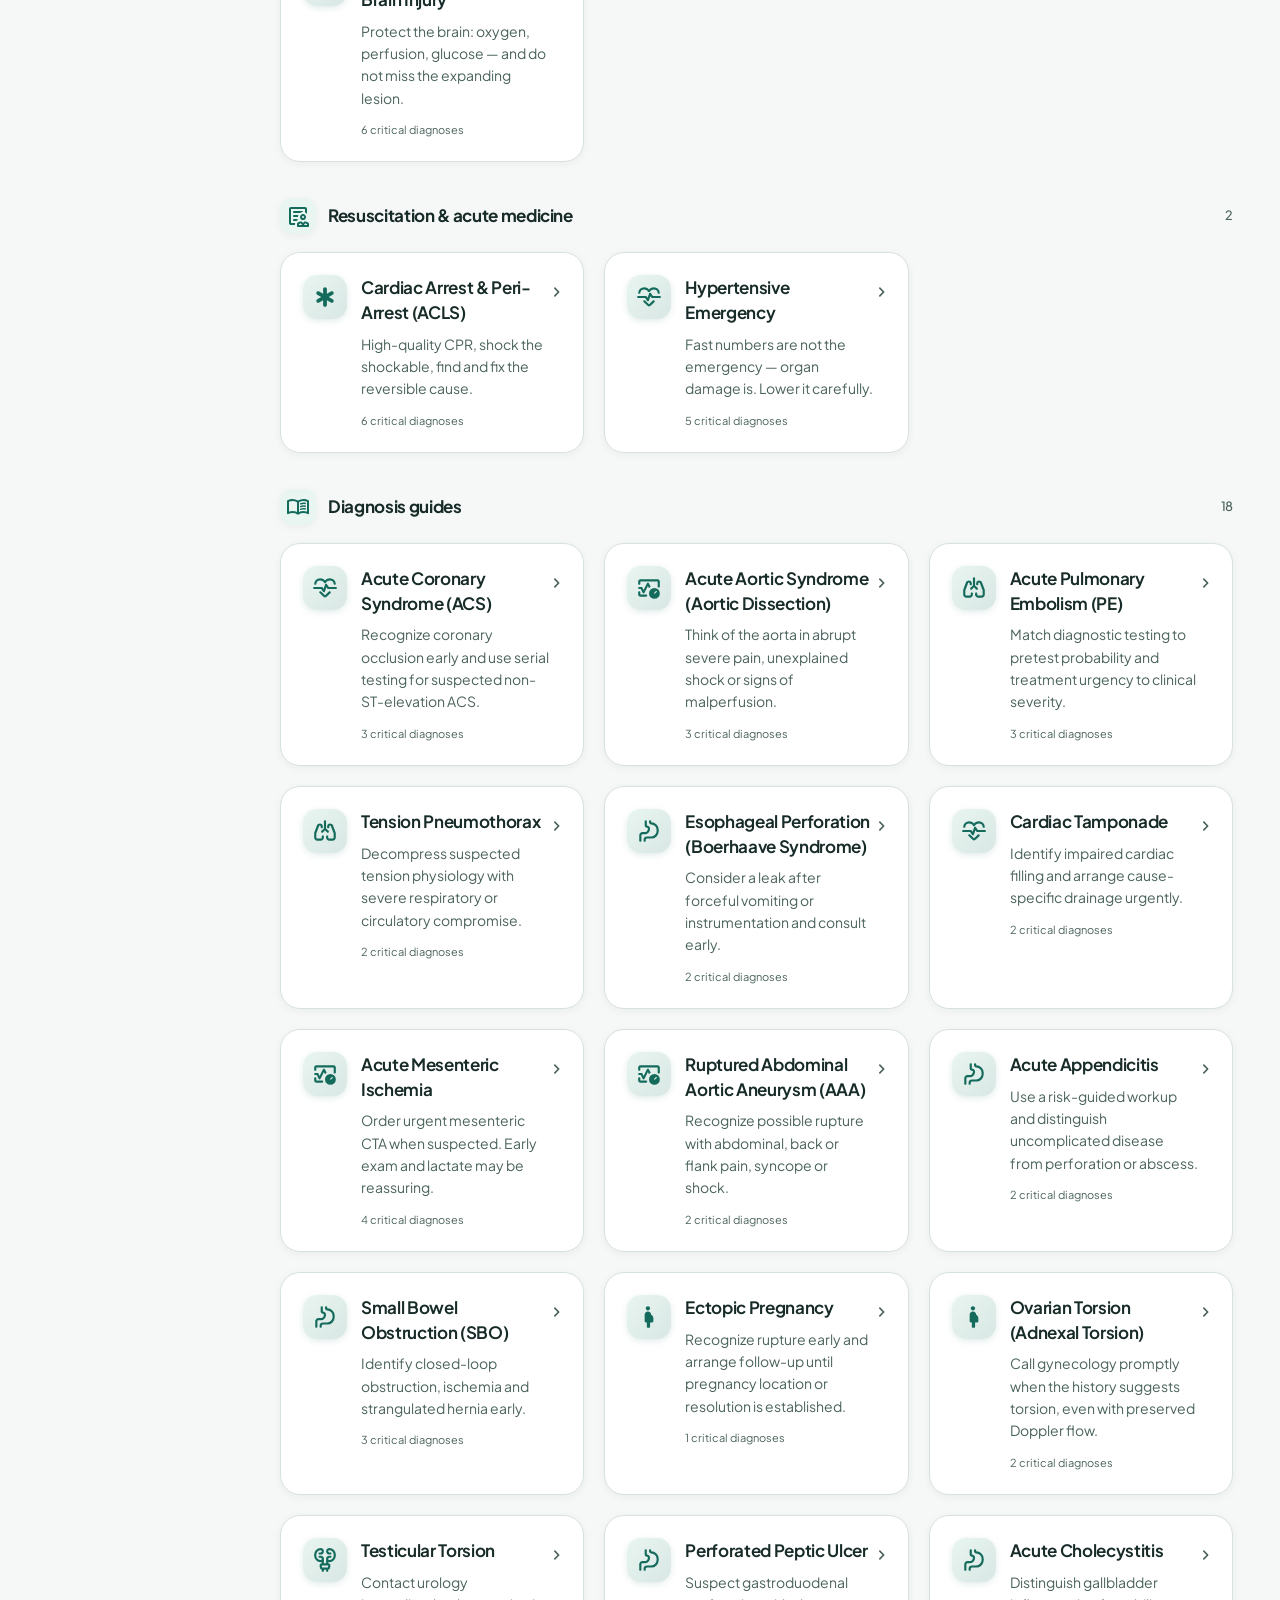
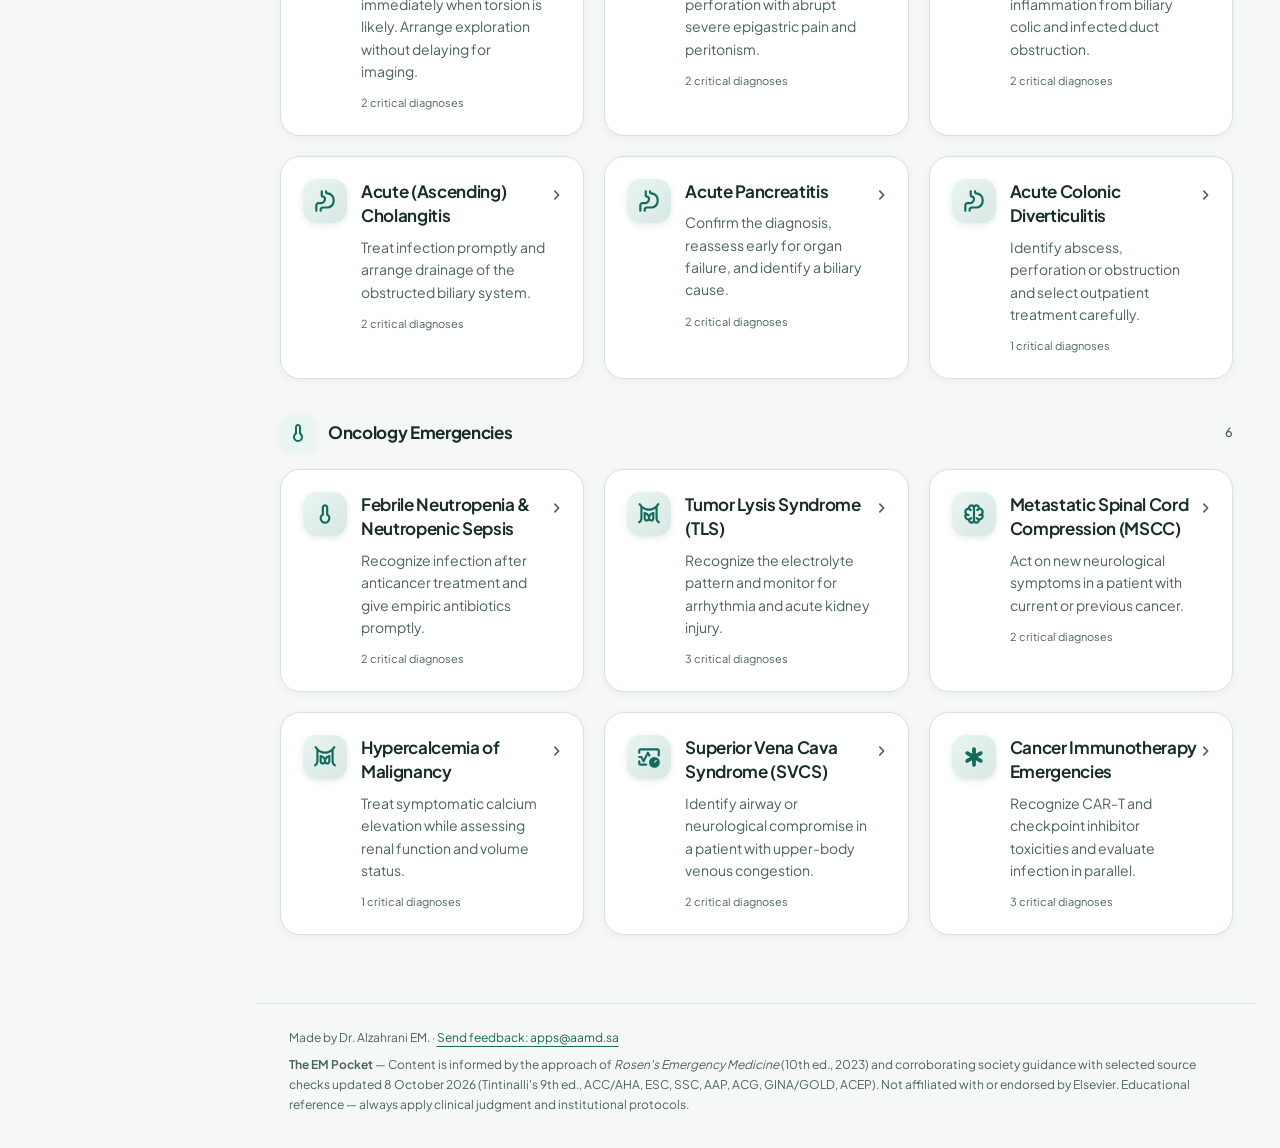
==== commit 64222404: "Expand abdominal and pelvic emergency diagnosis guides" ====
--- a/index.html
+++ b/index.html
@@ -9,15 +9,15 @@
 <title>The EM Pocket — Emergency Medicine Reference</title>
 <meta name="description" content="A focused emergency medicine reference for chest pain, dyspnea, abdominal pain, and more. Frameworks informed by Rosen's Emergency Medicine and current guidelines; not affiliated with or endorsed by Elsevier.">
 <meta name="theme-color" content="#f6f8f7" id="themeColor">
-<link rel="manifest" href="manifest.json?v=20261113-diagnoses-v84">
-<link rel="icon" href="assets/icon.svg?v=20261113-diagnoses-v84" type="image/svg+xml">
-<link rel="icon" href="assets/icon-192.png?v=20261113-diagnoses-v84" type="image/png" sizes="192x192">
-<link rel="apple-touch-icon" href="assets/apple-touch-icon.png?v=20261113-diagnoses-v84" sizes="180x180">
+<link rel="manifest" href="manifest.json?v=20261114-diagnoses-v85">
+<link rel="icon" href="assets/icon.svg?v=20261114-diagnoses-v85" type="image/svg+xml">
+<link rel="icon" href="assets/icon-192.png?v=20261114-diagnoses-v85" type="image/png" sizes="192x192">
+<link rel="apple-touch-icon" href="assets/apple-touch-icon.png?v=20261114-diagnoses-v85" sizes="180x180">
 <meta name="mobile-web-app-capable" content="yes">
 <meta name="apple-mobile-web-app-capable" content="yes">
 <meta name="apple-mobile-web-app-status-bar-style" content="black-translucent">
-<link rel="preload" href="assets/fonts/PlusJakartaSans-Variable.ttf?v=20261113-diagnoses-v84" as="font" type="font/ttf" crossorigin>
-<link rel="stylesheet" href="assets/app.css?v=20261113-diagnoses-v84">
+<link rel="preload" href="assets/fonts/PlusJakartaSans-Variable.ttf?v=20261114-diagnoses-v85" as="font" type="font/ttf" crossorigin>
+<link rel="stylesheet" href="assets/app.css?v=20261114-diagnoses-v85">
 <script>
 (function () {
     try {
@@ -47,7 +47,7 @@
 <nav class="sidebar" id="sidebar" aria-label="Main navigation">
     <div class="side-head">
     <button class="brand" id="brandBtn" type="button" title="All presentations">
-        <span class="brand-mark" aria-hidden="true"><img src="assets/icon-192.png?v=20261113-diagnoses-v84" alt="" width="44" height="44"></span>
+        <span class="brand-mark" aria-hidden="true"><img src="assets/icon-192.png?v=20261114-diagnoses-v85" alt="" width="44" height="44"></span>
         <span class="brand-text">
             <strong>The EM Pocket</strong>
             <span>Emergency medicine</span>
@@ -226,14 +226,14 @@
 <div class="toast" id="toast" role="status"></div>
 <noscript><p class="noscript">The EM Pocket needs JavaScript enabled to show presentations.</p></noscript>
 
-<script type="module" src="assets/ecg-svg.js?v=20261113-diagnoses-v84"></script>
-<script type="module" src="assets/ecg-engine.js?v=20261113-diagnoses-v84"></script>
-<script type="module" src="assets/ecg-case-tracings.js?v=20261113-diagnoses-v84"></script>
-<script type="module" src="assets/ecg-interactive.js?v=20261113-diagnoses-v84"></script>
-<script type="module" src="assets/ecg-curriculum.js?v=20261113-diagnoses-v84"></script><script type="module" src="assets/ecg-explorer.js?v=20261113-diagnoses-v84"></script>
-<script type="module" src="assets/data.js?v=20261113-diagnoses-v84"></script>
-<script type="module" src="assets/evidence.js?v=20261113-diagnoses-v84"></script>
-<script type="module" src="assets/student-learning.js?v=20261113-diagnoses-v84"></script><script type="module" src="assets/em-learning-data.js?v=20261113-diagnoses-v84"></script><script type="module" src="assets/em-learning.js?v=20261113-diagnoses-v84"></script><script type="module" src="assets/shift-tools.js?v=20261113-diagnoses-v84"></script><script type="module" src="assets/search-core.js?v=20261113-diagnoses-v84"></script><script type="module" src="assets/learning-store.js?v=20261113-diagnoses-v84"></script><script type="module" src="assets/prefs-store.js?v=20261113-diagnoses-v84"></script><script type="module" src="assets/search-index.js?v=20261113-diagnoses-v84"></script><script type="module" src="assets/agreement-store.js?v=20261113-diagnoses-v84"></script><script type="module" src="assets/navigation-store.js?v=20261113-diagnoses-v84"></script><script type="module" src="assets/app.js?v=20261113-diagnoses-v84"></script>
-<script type="module" src="assets/design.js?v=20261113-diagnoses-v84"></script>
+<script type="module" src="assets/ecg-svg.js?v=20261114-diagnoses-v85"></script>
+<script type="module" src="assets/ecg-engine.js?v=20261114-diagnoses-v85"></script>
+<script type="module" src="assets/ecg-case-tracings.js?v=20261114-diagnoses-v85"></script>
+<script type="module" src="assets/ecg-interactive.js?v=20261114-diagnoses-v85"></script>
+<script type="module" src="assets/ecg-curriculum.js?v=20261114-diagnoses-v85"></script><script type="module" src="assets/ecg-explorer.js?v=20261114-diagnoses-v85"></script>
+<script type="module" src="assets/data.js?v=20261114-diagnoses-v85"></script>
+<script type="module" src="assets/evidence.js?v=20261114-diagnoses-v85"></script>
+<script type="module" src="assets/student-learning.js?v=20261114-diagnoses-v85"></script><script type="module" src="assets/em-learning-data.js?v=20261114-diagnoses-v85"></script><script type="module" src="assets/em-learning.js?v=20261114-diagnoses-v85"></script><script type="module" src="assets/shift-tools.js?v=20261114-diagnoses-v85"></script><script type="module" src="assets/search-core.js?v=20261114-diagnoses-v85"></script><script type="module" src="assets/learning-store.js?v=20261114-diagnoses-v85"></script><script type="module" src="assets/prefs-store.js?v=20261114-diagnoses-v85"></script><script type="module" src="assets/search-index.js?v=20261114-diagnoses-v85"></script><script type="module" src="assets/agreement-store.js?v=20261114-diagnoses-v85"></script><script type="module" src="assets/navigation-store.js?v=20261114-diagnoses-v85"></script><script type="module" src="assets/app.js?v=20261114-diagnoses-v85"></script>
+<script type="module" src="assets/design.js?v=20261114-diagnoses-v85"></script>
 </body>
 </html>
--- a/assets/app.css
+++ b/assets/app.css
@@ -5,12 +5,12 @@
    Native dialogs use the browser top layer. Print and reduced-motion own their
    media overrides. No historical iOS/v5/v6 patch layers remain in the runtime. */
 @layer scientific;
-@import url('./css/tokens.css?v=20261113-diagnoses-v84');
-@import url('./css/scientific.css?v=20261113-diagnoses-v84');
-@import url('./css/base.css?v=20261113-diagnoses-v84');
-@import url('./css/shell.css?v=20261113-diagnoses-v84');
-@import url('./css/components.css?v=20261113-diagnoses-v84');
-@import url('./css/views.css?v=20261113-diagnoses-v84');
-@import url('./css/shift-tools.css?v=20261113-diagnoses-v84');
-@import url('./css/ecg.css?v=20261113-diagnoses-v84');
-@import url('./css/print.css?v=20261113-diagnoses-v84');
+@import url('./css/tokens.css?v=20261114-diagnoses-v85');
+@import url('./css/scientific.css?v=20261114-diagnoses-v85');
+@import url('./css/base.css?v=20261114-diagnoses-v85');
+@import url('./css/shell.css?v=20261114-diagnoses-v85');
+@import url('./css/components.css?v=20261114-diagnoses-v85');
+@import url('./css/views.css?v=20261114-diagnoses-v85');
+@import url('./css/shift-tools.css?v=20261114-diagnoses-v85');
+@import url('./css/ecg.css?v=20261114-diagnoses-v85');
+@import url('./css/print.css?v=20261114-diagnoses-v85');
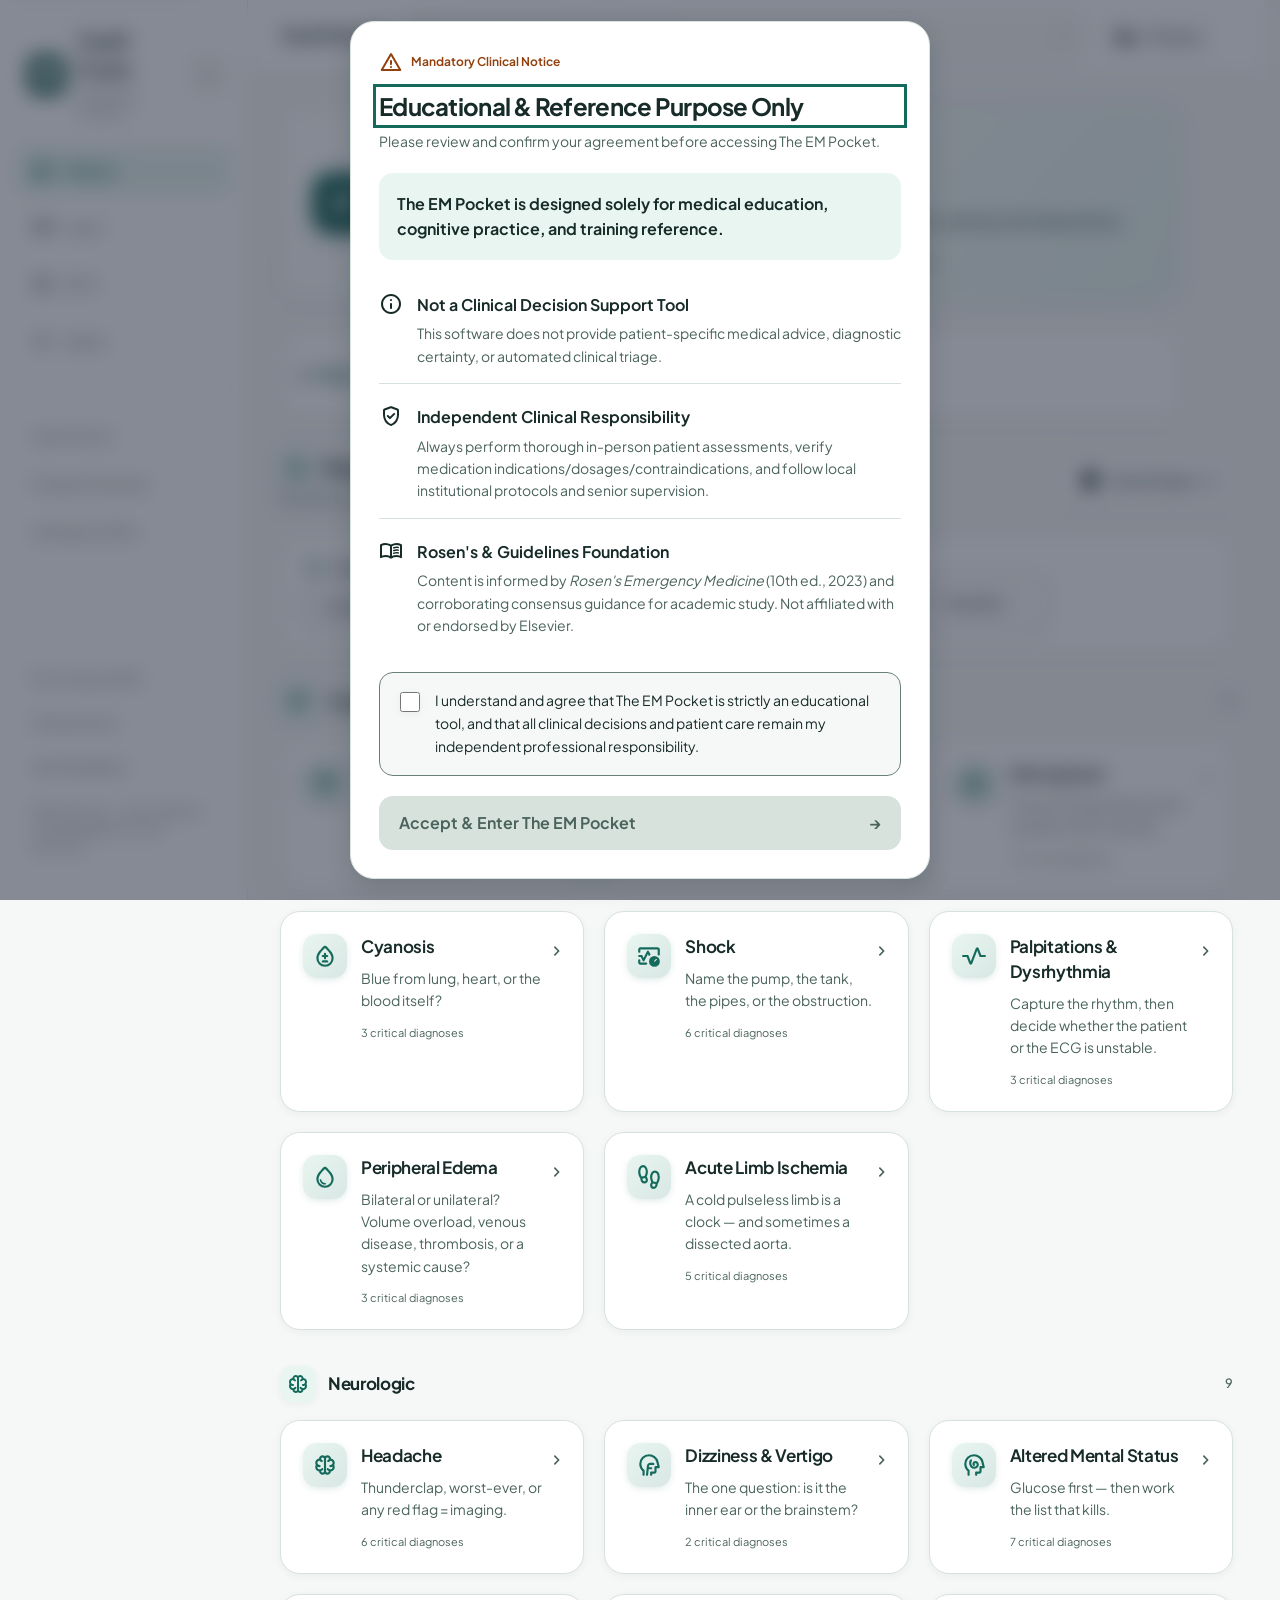
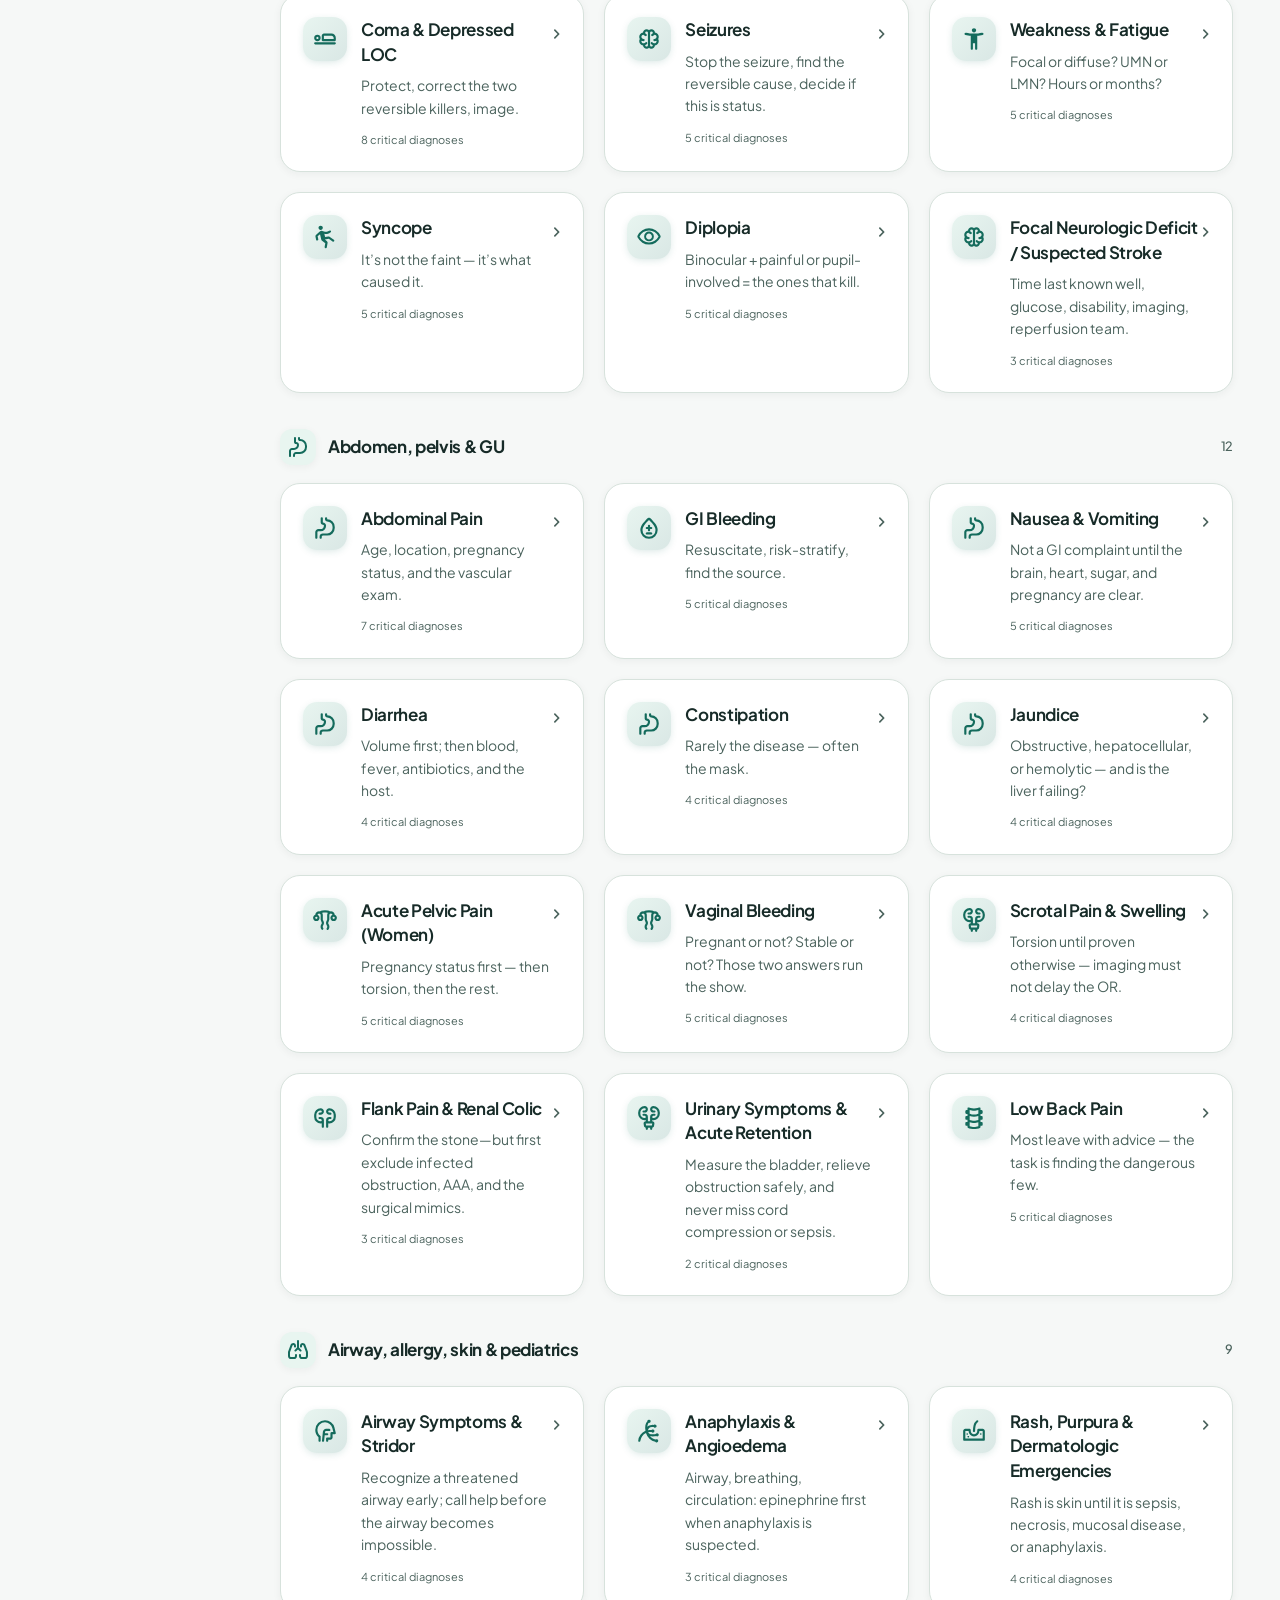
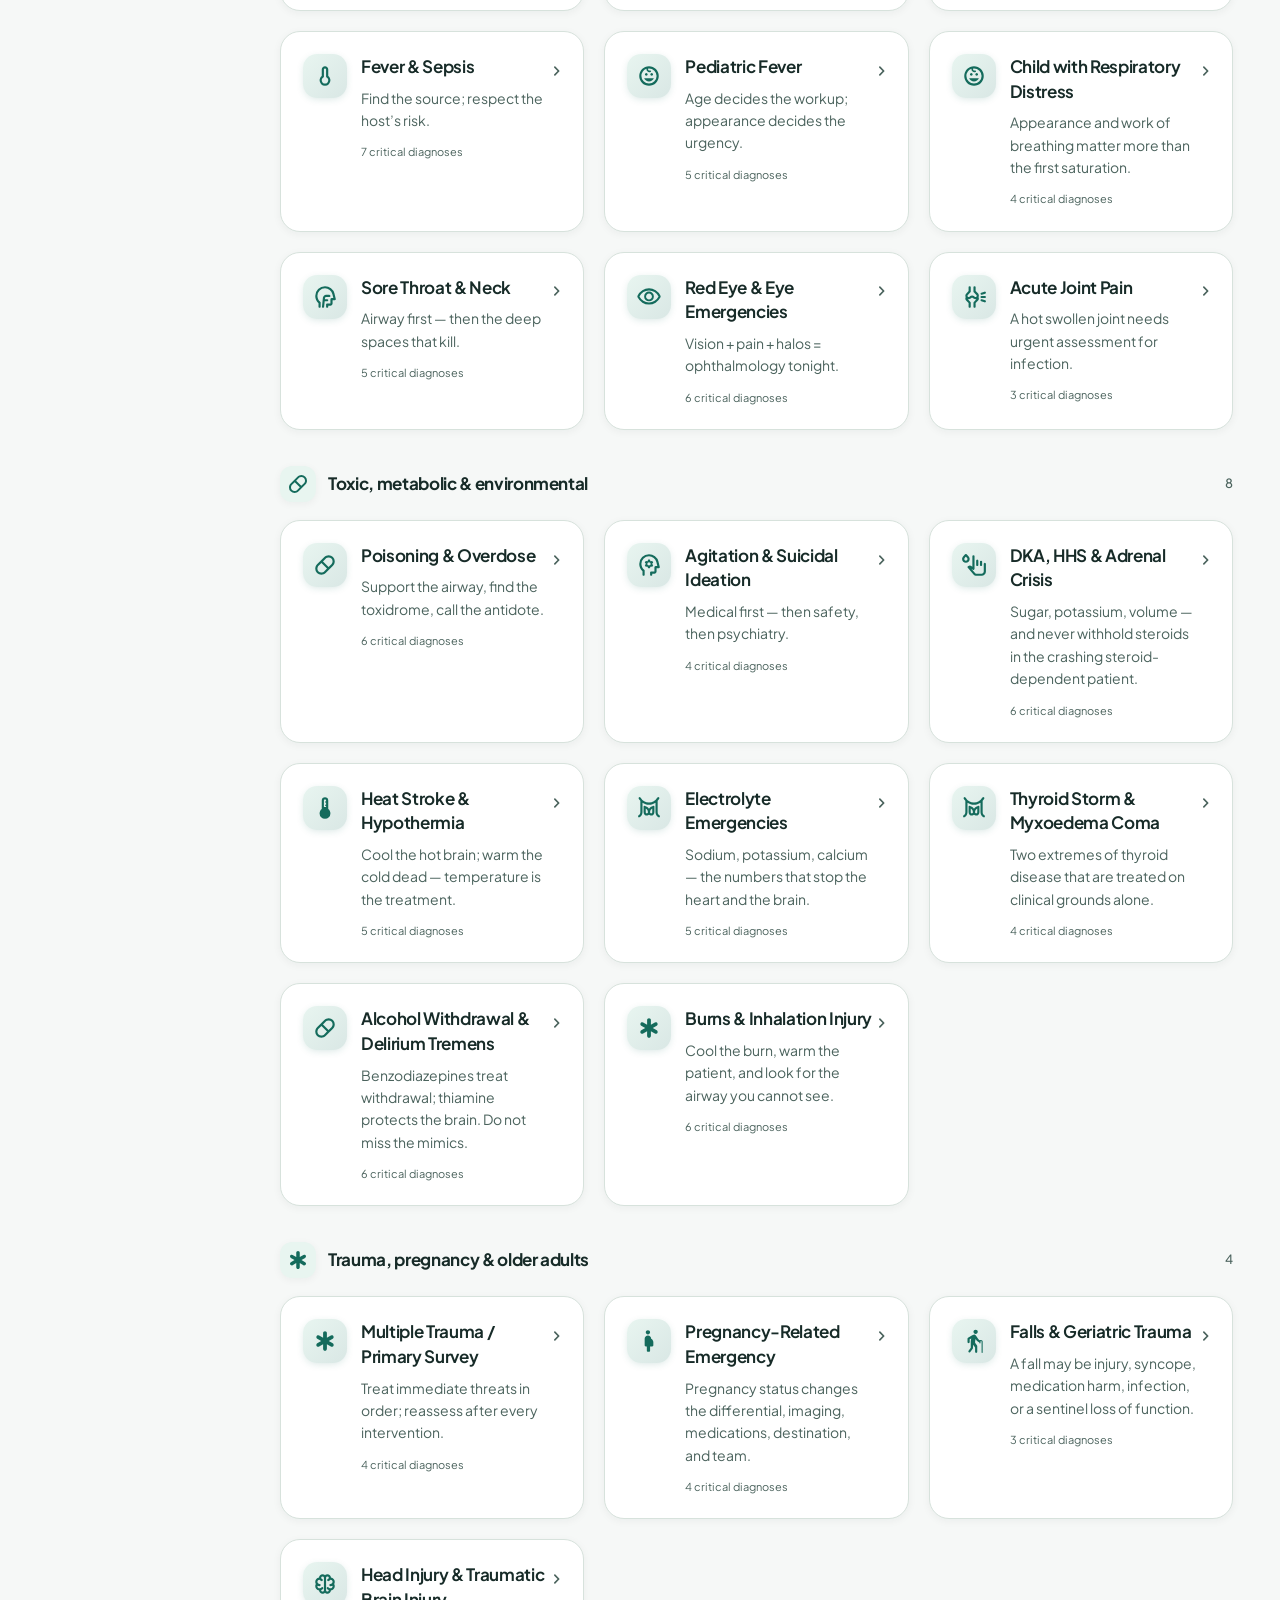
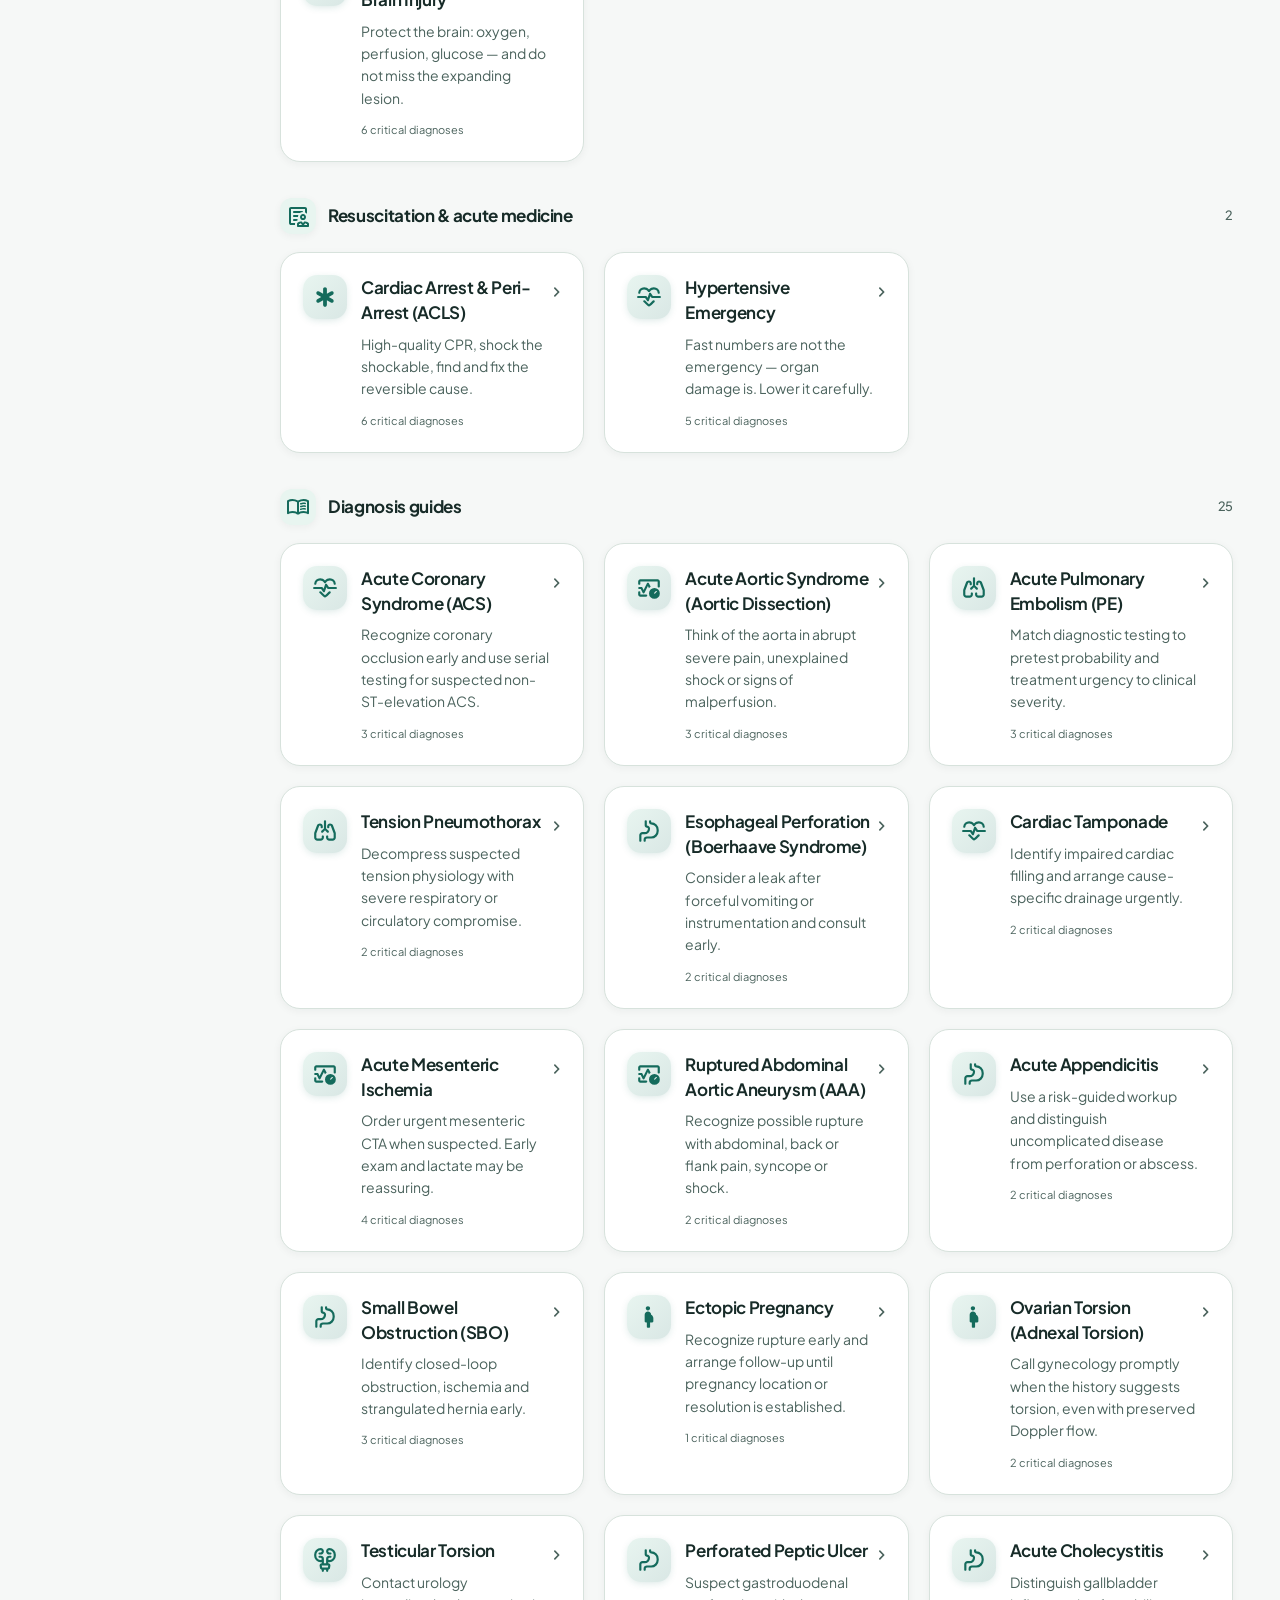
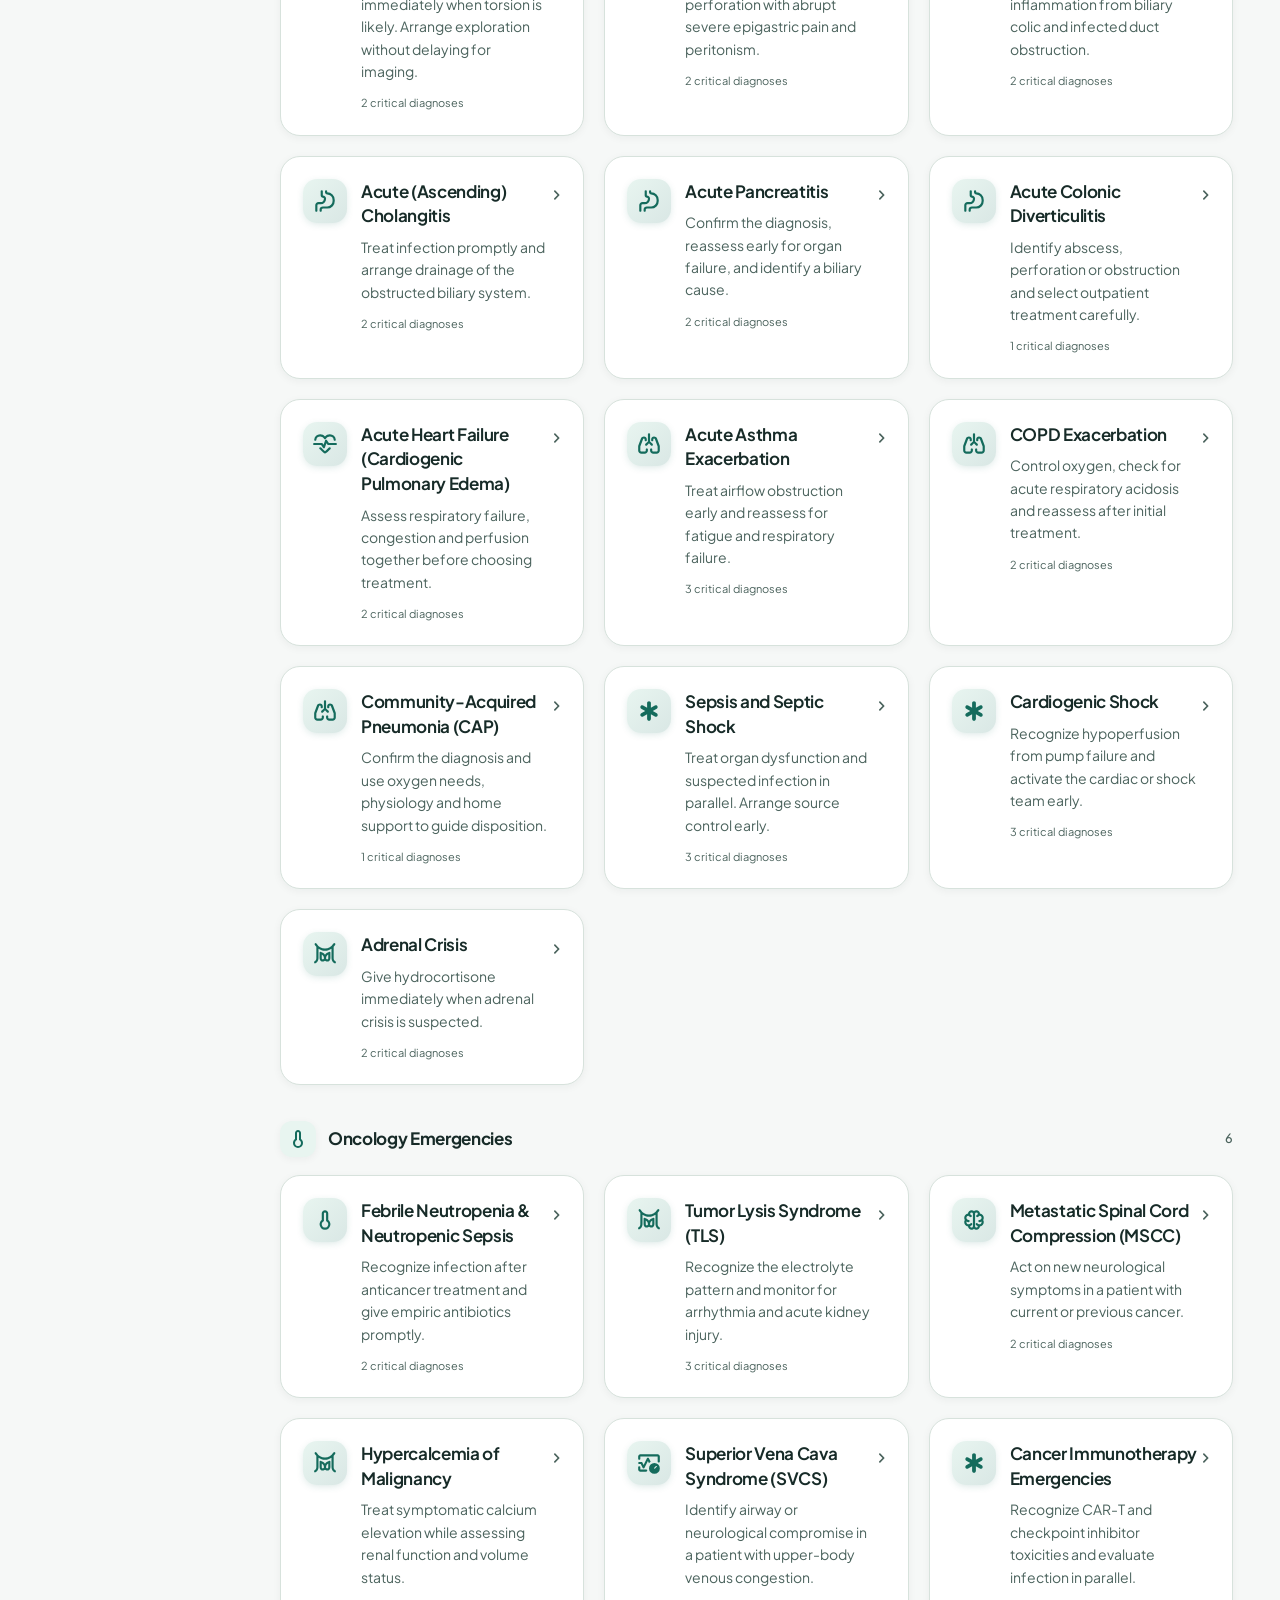
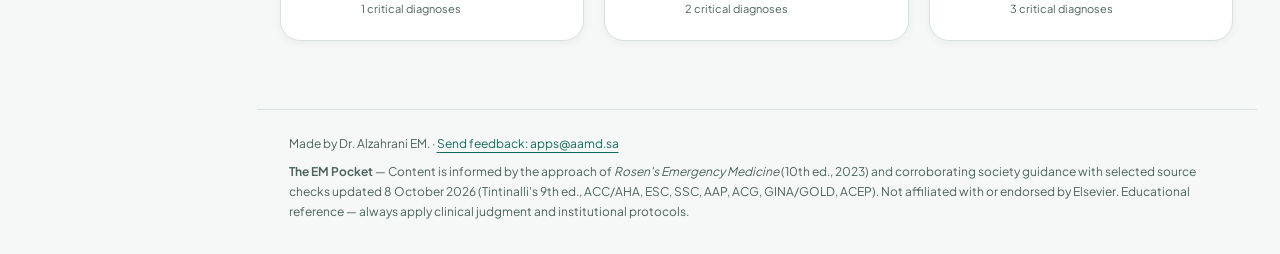
==== commit 34998f87: "Add adult dyspnea and shock diagnosis guides" ====
--- a/index.html
+++ b/index.html
@@ -9,15 +9,15 @@
 <title>The EM Pocket — Emergency Medicine Reference</title>
 <meta name="description" content="A focused emergency medicine reference for chest pain, dyspnea, abdominal pain, and more. Frameworks informed by Rosen's Emergency Medicine and current guidelines; not affiliated with or endorsed by Elsevier.">
 <meta name="theme-color" content="#f6f8f7" id="themeColor">
-<link rel="manifest" href="manifest.json?v=20261114-diagnoses-v85">
-<link rel="icon" href="assets/icon.svg?v=20261114-diagnoses-v85" type="image/svg+xml">
-<link rel="icon" href="assets/icon-192.png?v=20261114-diagnoses-v85" type="image/png" sizes="192x192">
-<link rel="apple-touch-icon" href="assets/apple-touch-icon.png?v=20261114-diagnoses-v85" sizes="180x180">
+<link rel="manifest" href="manifest.json?v=20261114-diagnoses-v86">
+<link rel="icon" href="assets/icon.svg?v=20261114-diagnoses-v86" type="image/svg+xml">
+<link rel="icon" href="assets/icon-192.png?v=20261114-diagnoses-v86" type="image/png" sizes="192x192">
+<link rel="apple-touch-icon" href="assets/apple-touch-icon.png?v=20261114-diagnoses-v86" sizes="180x180">
 <meta name="mobile-web-app-capable" content="yes">
 <meta name="apple-mobile-web-app-capable" content="yes">
 <meta name="apple-mobile-web-app-status-bar-style" content="black-translucent">
-<link rel="preload" href="assets/fonts/PlusJakartaSans-Variable.ttf?v=20261114-diagnoses-v85" as="font" type="font/ttf" crossorigin>
-<link rel="stylesheet" href="assets/app.css?v=20261114-diagnoses-v85">
+<link rel="preload" href="assets/fonts/PlusJakartaSans-Variable.ttf?v=20261114-diagnoses-v86" as="font" type="font/ttf" crossorigin>
+<link rel="stylesheet" href="assets/app.css?v=20261114-diagnoses-v86">
 <script>
 (function () {
     try {
@@ -47,7 +47,7 @@
 <nav class="sidebar" id="sidebar" aria-label="Main navigation">
     <div class="side-head">
     <button class="brand" id="brandBtn" type="button" title="All presentations">
-        <span class="brand-mark" aria-hidden="true"><img src="assets/icon-192.png?v=20261114-diagnoses-v85" alt="" width="44" height="44"></span>
+        <span class="brand-mark" aria-hidden="true"><img src="assets/icon-192.png?v=20261114-diagnoses-v86" alt="" width="44" height="44"></span>
         <span class="brand-text">
             <strong>The EM Pocket</strong>
             <span>Emergency medicine</span>
@@ -226,14 +226,14 @@
 <div class="toast" id="toast" role="status"></div>
 <noscript><p class="noscript">The EM Pocket needs JavaScript enabled to show presentations.</p></noscript>
 
-<script type="module" src="assets/ecg-svg.js?v=20261114-diagnoses-v85"></script>
-<script type="module" src="assets/ecg-engine.js?v=20261114-diagnoses-v85"></script>
-<script type="module" src="assets/ecg-case-tracings.js?v=20261114-diagnoses-v85"></script>
-<script type="module" src="assets/ecg-interactive.js?v=20261114-diagnoses-v85"></script>
-<script type="module" src="assets/ecg-curriculum.js?v=20261114-diagnoses-v85"></script><script type="module" src="assets/ecg-explorer.js?v=20261114-diagnoses-v85"></script>
-<script type="module" src="assets/data.js?v=20261114-diagnoses-v85"></script>
-<script type="module" src="assets/evidence.js?v=20261114-diagnoses-v85"></script>
-<script type="module" src="assets/student-learning.js?v=20261114-diagnoses-v85"></script><script type="module" src="assets/em-learning-data.js?v=20261114-diagnoses-v85"></script><script type="module" src="assets/em-learning.js?v=20261114-diagnoses-v85"></script><script type="module" src="assets/shift-tools.js?v=20261114-diagnoses-v85"></script><script type="module" src="assets/search-core.js?v=20261114-diagnoses-v85"></script><script type="module" src="assets/learning-store.js?v=20261114-diagnoses-v85"></script><script type="module" src="assets/prefs-store.js?v=20261114-diagnoses-v85"></script><script type="module" src="assets/search-index.js?v=20261114-diagnoses-v85"></script><script type="module" src="assets/agreement-store.js?v=20261114-diagnoses-v85"></script><script type="module" src="assets/navigation-store.js?v=20261114-diagnoses-v85"></script><script type="module" src="assets/app.js?v=20261114-diagnoses-v85"></script>
-<script type="module" src="assets/design.js?v=20261114-diagnoses-v85"></script>
+<script type="module" src="assets/ecg-svg.js?v=20261114-diagnoses-v86"></script>
+<script type="module" src="assets/ecg-engine.js?v=20261114-diagnoses-v86"></script>
+<script type="module" src="assets/ecg-case-tracings.js?v=20261114-diagnoses-v86"></script>
+<script type="module" src="assets/ecg-interactive.js?v=20261114-diagnoses-v86"></script>
+<script type="module" src="assets/ecg-curriculum.js?v=20261114-diagnoses-v86"></script><script type="module" src="assets/ecg-explorer.js?v=20261114-diagnoses-v86"></script>
+<script type="module" src="assets/data.js?v=20261114-diagnoses-v86"></script>
+<script type="module" src="assets/evidence.js?v=20261114-diagnoses-v86"></script>
+<script type="module" src="assets/student-learning.js?v=20261114-diagnoses-v86"></script><script type="module" src="assets/em-learning-data.js?v=20261114-diagnoses-v86"></script><script type="module" src="assets/em-learning.js?v=20261114-diagnoses-v86"></script><script type="module" src="assets/shift-tools.js?v=20261114-diagnoses-v86"></script><script type="module" src="assets/search-core.js?v=20261114-diagnoses-v86"></script><script type="module" src="assets/learning-store.js?v=20261114-diagnoses-v86"></script><script type="module" src="assets/prefs-store.js?v=20261114-diagnoses-v86"></script><script type="module" src="assets/search-index.js?v=20261114-diagnoses-v86"></script><script type="module" src="assets/agreement-store.js?v=20261114-diagnoses-v86"></script><script type="module" src="assets/navigation-store.js?v=20261114-diagnoses-v86"></script><script type="module" src="assets/app.js?v=20261114-diagnoses-v86"></script>
+<script type="module" src="assets/design.js?v=20261114-diagnoses-v86"></script>
 </body>
 </html>
--- a/assets/app.css
+++ b/assets/app.css
@@ -5,12 +5,12 @@
    Native dialogs use the browser top layer. Print and reduced-motion own their
    media overrides. No historical iOS/v5/v6 patch layers remain in the runtime. */
 @layer scientific;
-@import url('./css/tokens.css?v=20261114-diagnoses-v85');
-@import url('./css/scientific.css?v=20261114-diagnoses-v85');
-@import url('./css/base.css?v=20261114-diagnoses-v85');
-@import url('./css/shell.css?v=20261114-diagnoses-v85');
-@import url('./css/components.css?v=20261114-diagnoses-v85');
-@import url('./css/views.css?v=20261114-diagnoses-v85');
-@import url('./css/shift-tools.css?v=20261114-diagnoses-v85');
-@import url('./css/ecg.css?v=20261114-diagnoses-v85');
-@import url('./css/print.css?v=20261114-diagnoses-v85');
+@import url('./css/tokens.css?v=20261114-diagnoses-v86');
+@import url('./css/scientific.css?v=20261114-diagnoses-v86');
+@import url('./css/base.css?v=20261114-diagnoses-v86');
+@import url('./css/shell.css?v=20261114-diagnoses-v86');
+@import url('./css/components.css?v=20261114-diagnoses-v86');
+@import url('./css/views.css?v=20261114-diagnoses-v86');
+@import url('./css/shift-tools.css?v=20261114-diagnoses-v86');
+@import url('./css/ecg.css?v=20261114-diagnoses-v86');
+@import url('./css/print.css?v=20261114-diagnoses-v86');
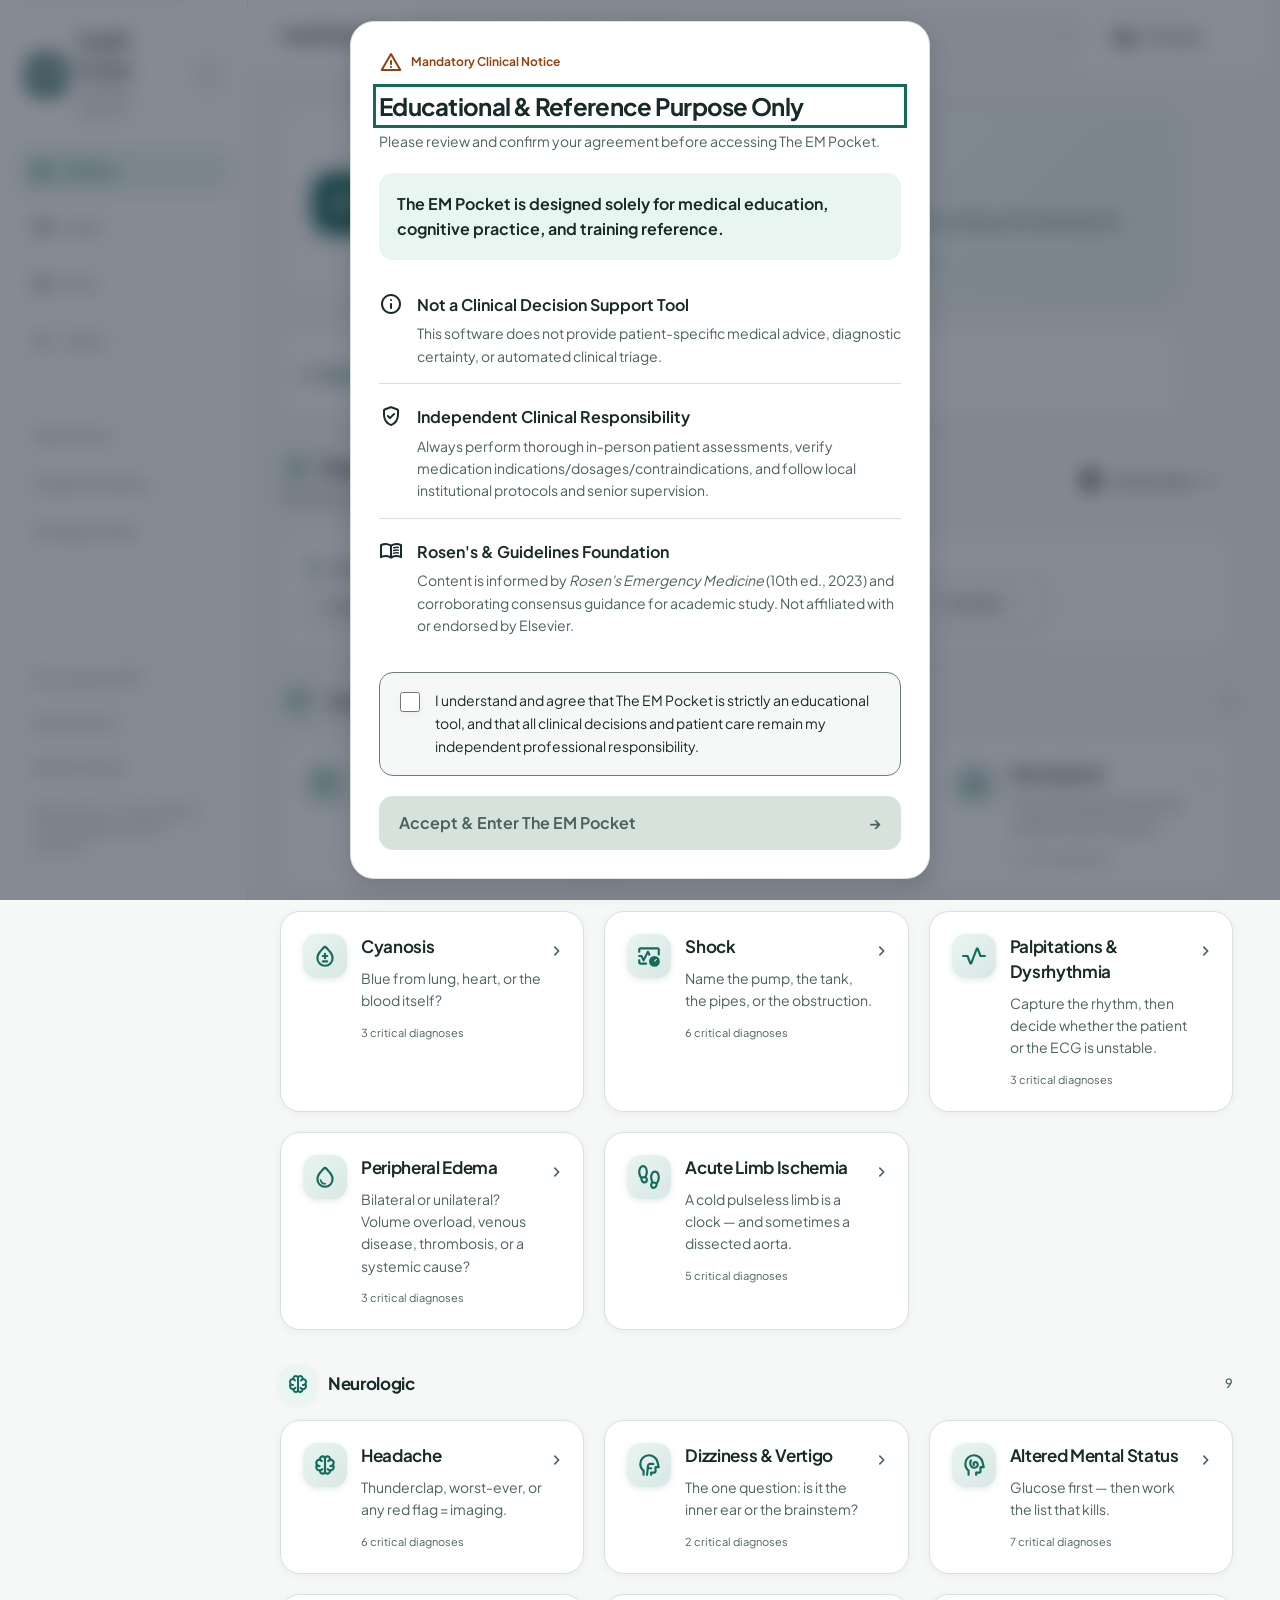
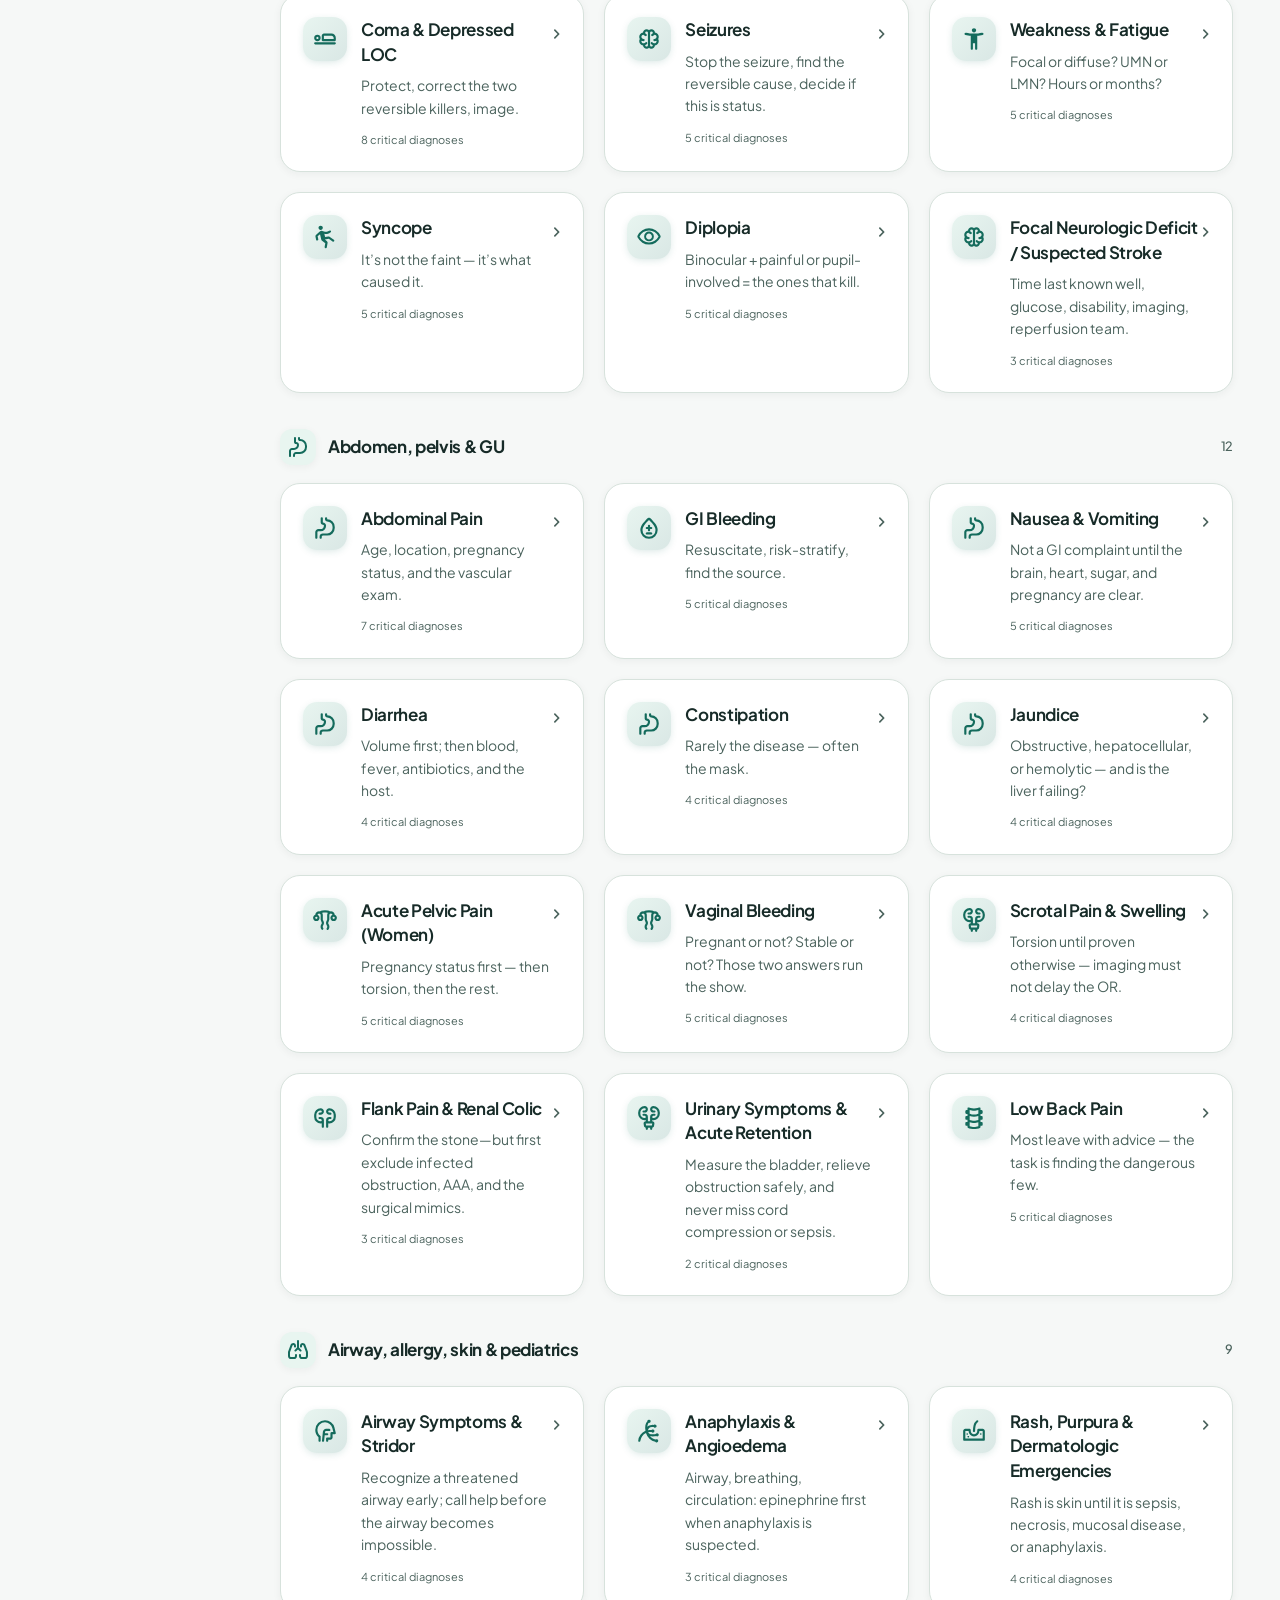
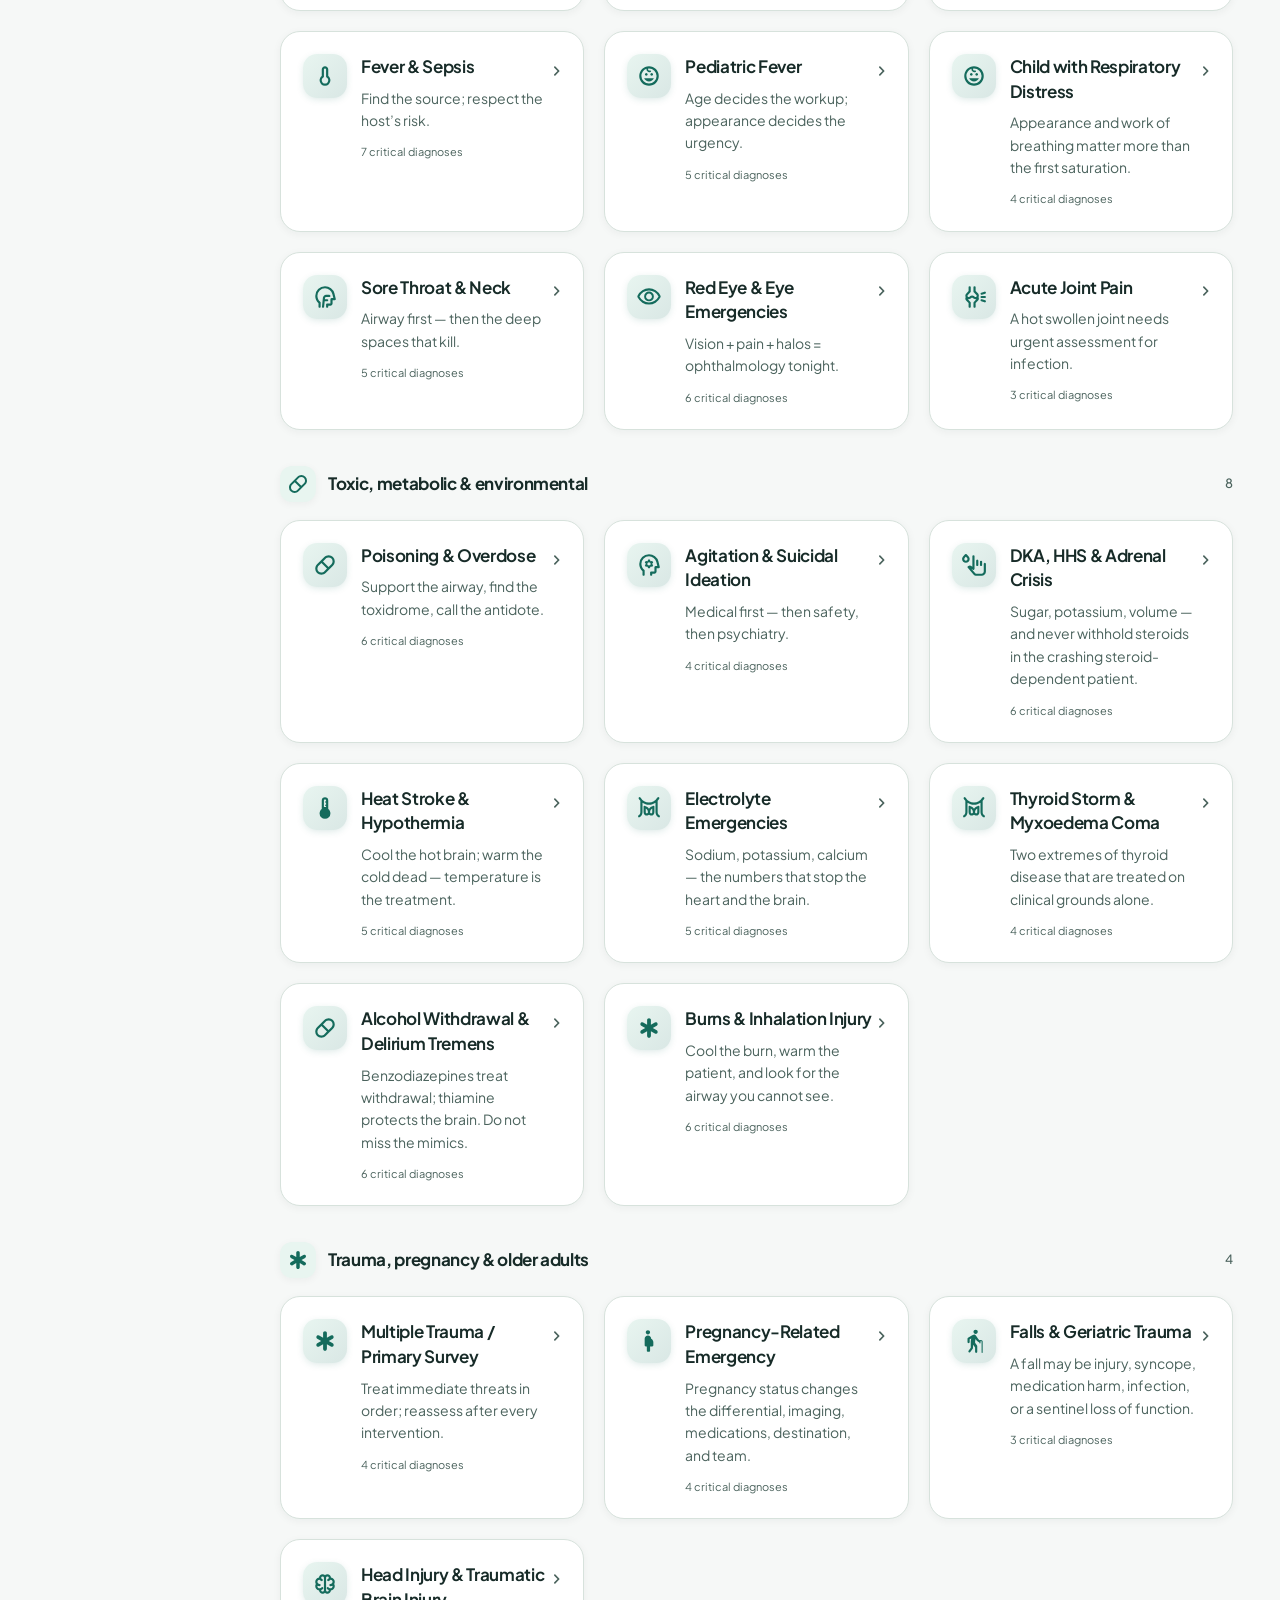
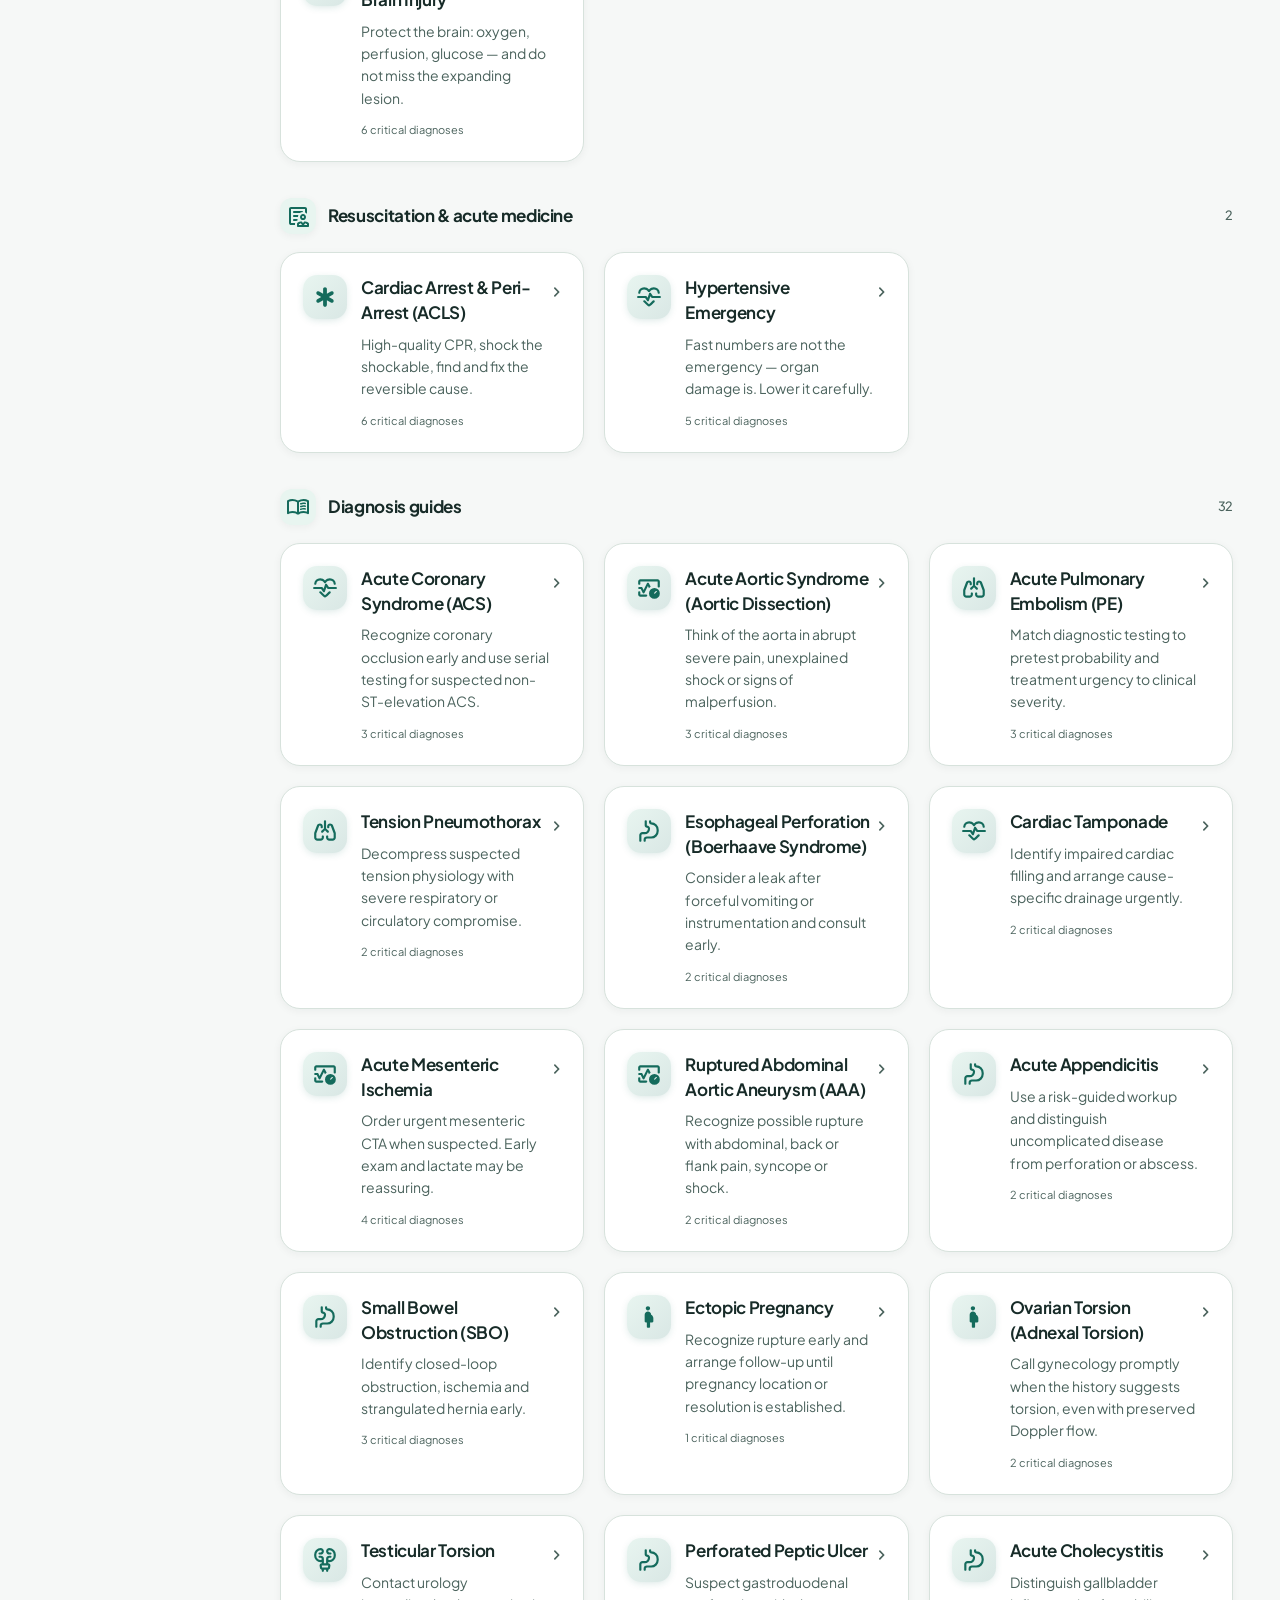
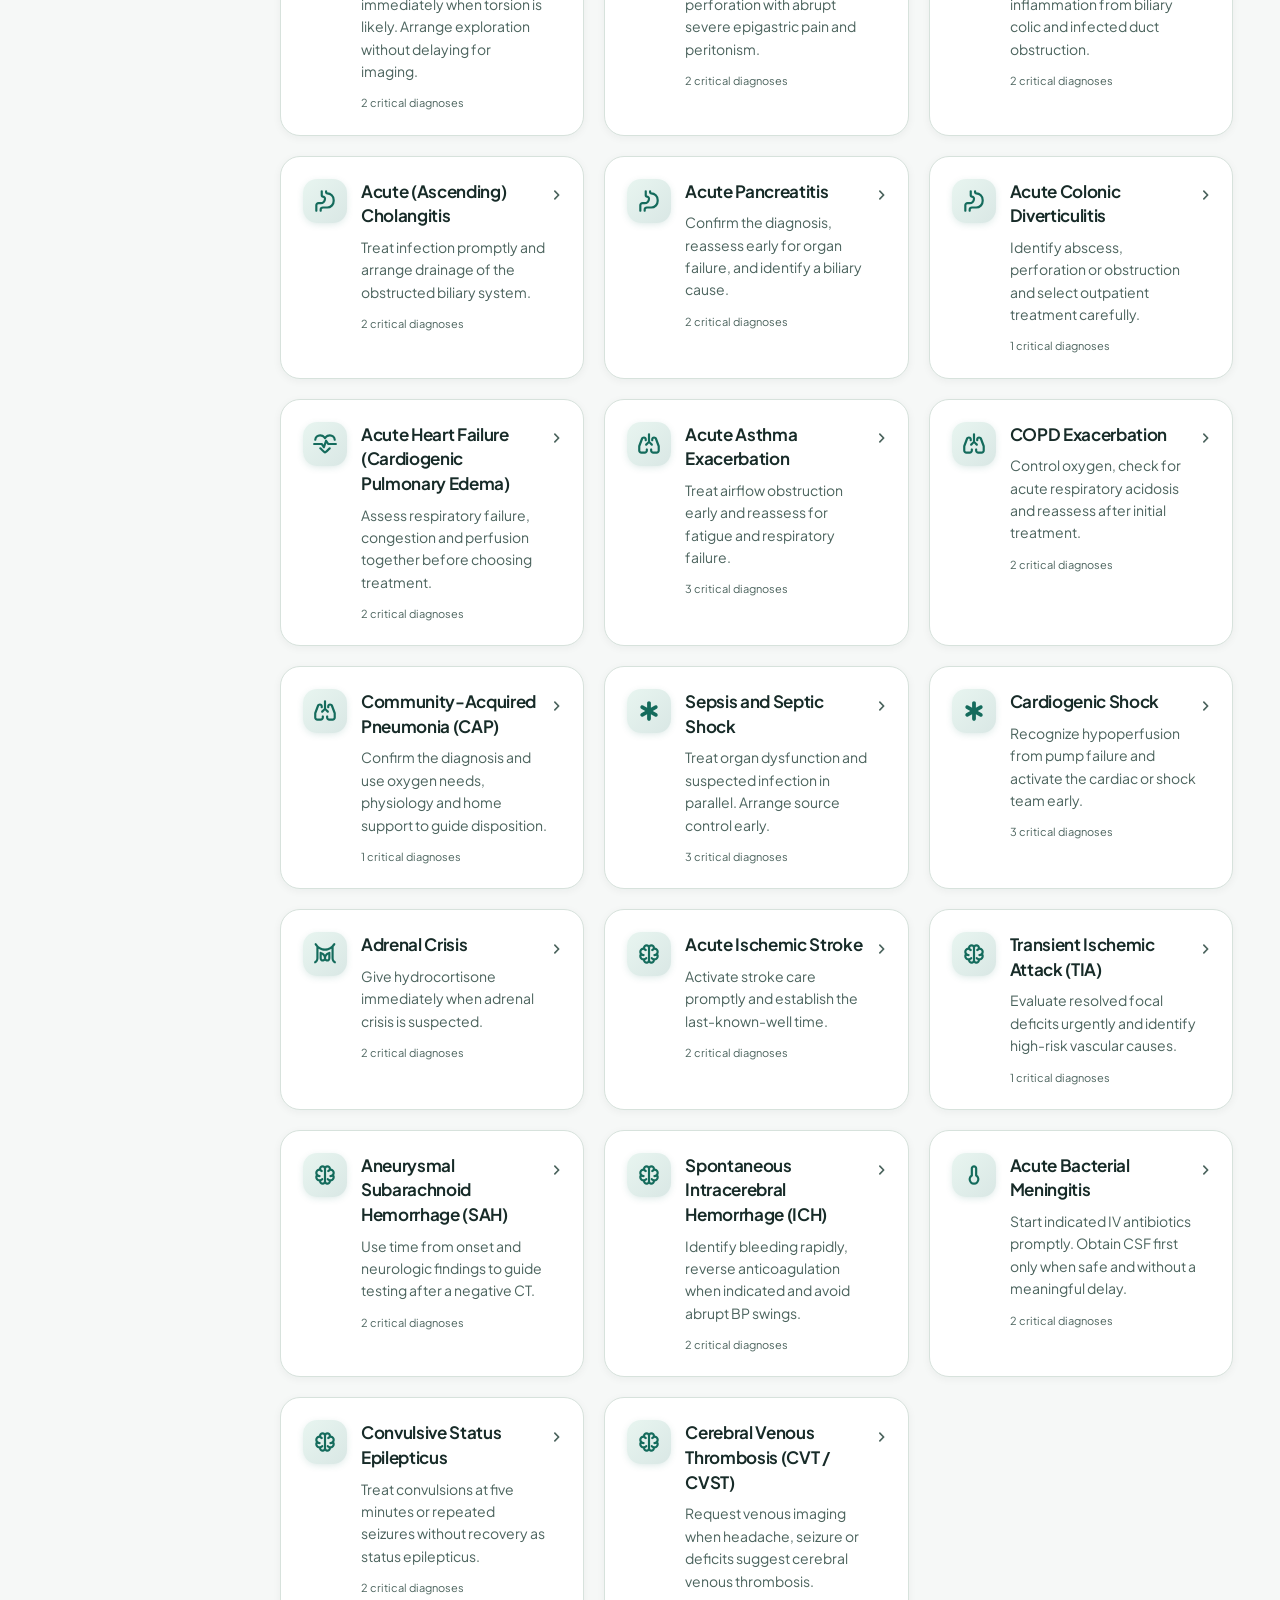
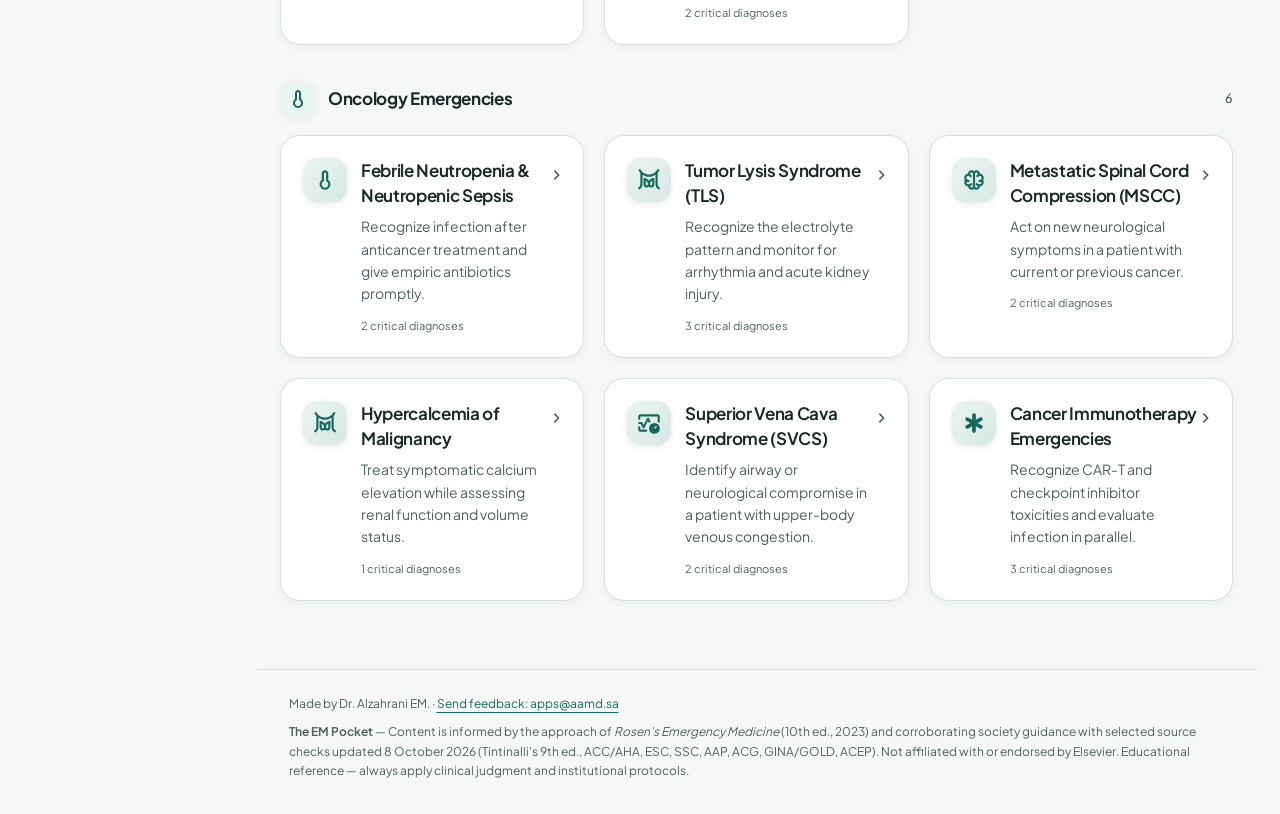
==== commit fc8f2972: "Add adult neurologic emergency diagnosis guides" ====
--- a/index.html
+++ b/index.html
@@ -9,15 +9,15 @@
 <title>The EM Pocket — Emergency Medicine Reference</title>
 <meta name="description" content="A focused emergency medicine reference for chest pain, dyspnea, abdominal pain, and more. Frameworks informed by Rosen's Emergency Medicine and current guidelines; not affiliated with or endorsed by Elsevier.">
 <meta name="theme-color" content="#f6f8f7" id="themeColor">
-<link rel="manifest" href="manifest.json?v=20261114-diagnoses-v86">
-<link rel="icon" href="assets/icon.svg?v=20261114-diagnoses-v86" type="image/svg+xml">
-<link rel="icon" href="assets/icon-192.png?v=20261114-diagnoses-v86" type="image/png" sizes="192x192">
-<link rel="apple-touch-icon" href="assets/apple-touch-icon.png?v=20261114-diagnoses-v86" sizes="180x180">
+<link rel="manifest" href="manifest.json?v=20261114-diagnoses-v87">
+<link rel="icon" href="assets/icon.svg?v=20261114-diagnoses-v87" type="image/svg+xml">
+<link rel="icon" href="assets/icon-192.png?v=20261114-diagnoses-v87" type="image/png" sizes="192x192">
+<link rel="apple-touch-icon" href="assets/apple-touch-icon.png?v=20261114-diagnoses-v87" sizes="180x180">
 <meta name="mobile-web-app-capable" content="yes">
 <meta name="apple-mobile-web-app-capable" content="yes">
 <meta name="apple-mobile-web-app-status-bar-style" content="black-translucent">
-<link rel="preload" href="assets/fonts/PlusJakartaSans-Variable.ttf?v=20261114-diagnoses-v86" as="font" type="font/ttf" crossorigin>
-<link rel="stylesheet" href="assets/app.css?v=20261114-diagnoses-v86">
+<link rel="preload" href="assets/fonts/PlusJakartaSans-Variable.ttf?v=20261114-diagnoses-v87" as="font" type="font/ttf" crossorigin>
+<link rel="stylesheet" href="assets/app.css?v=20261114-diagnoses-v87">
 <script>
 (function () {
     try {
@@ -47,7 +47,7 @@
 <nav class="sidebar" id="sidebar" aria-label="Main navigation">
     <div class="side-head">
     <button class="brand" id="brandBtn" type="button" title="All presentations">
-        <span class="brand-mark" aria-hidden="true"><img src="assets/icon-192.png?v=20261114-diagnoses-v86" alt="" width="44" height="44"></span>
+        <span class="brand-mark" aria-hidden="true"><img src="assets/icon-192.png?v=20261114-diagnoses-v87" alt="" width="44" height="44"></span>
         <span class="brand-text">
             <strong>The EM Pocket</strong>
             <span>Emergency medicine</span>
@@ -226,14 +226,14 @@
 <div class="toast" id="toast" role="status"></div>
 <noscript><p class="noscript">The EM Pocket needs JavaScript enabled to show presentations.</p></noscript>
 
-<script type="module" src="assets/ecg-svg.js?v=20261114-diagnoses-v86"></script>
-<script type="module" src="assets/ecg-engine.js?v=20261114-diagnoses-v86"></script>
-<script type="module" src="assets/ecg-case-tracings.js?v=20261114-diagnoses-v86"></script>
-<script type="module" src="assets/ecg-interactive.js?v=20261114-diagnoses-v86"></script>
-<script type="module" src="assets/ecg-curriculum.js?v=20261114-diagnoses-v86"></script><script type="module" src="assets/ecg-explorer.js?v=20261114-diagnoses-v86"></script>
-<script type="module" src="assets/data.js?v=20261114-diagnoses-v86"></script>
-<script type="module" src="assets/evidence.js?v=20261114-diagnoses-v86"></script>
-<script type="module" src="assets/student-learning.js?v=20261114-diagnoses-v86"></script><script type="module" src="assets/em-learning-data.js?v=20261114-diagnoses-v86"></script><script type="module" src="assets/em-learning.js?v=20261114-diagnoses-v86"></script><script type="module" src="assets/shift-tools.js?v=20261114-diagnoses-v86"></script><script type="module" src="assets/search-core.js?v=20261114-diagnoses-v86"></script><script type="module" src="assets/learning-store.js?v=20261114-diagnoses-v86"></script><script type="module" src="assets/prefs-store.js?v=20261114-diagnoses-v86"></script><script type="module" src="assets/search-index.js?v=20261114-diagnoses-v86"></script><script type="module" src="assets/agreement-store.js?v=20261114-diagnoses-v86"></script><script type="module" src="assets/navigation-store.js?v=20261114-diagnoses-v86"></script><script type="module" src="assets/app.js?v=20261114-diagnoses-v86"></script>
-<script type="module" src="assets/design.js?v=20261114-diagnoses-v86"></script>
+<script type="module" src="assets/ecg-svg.js?v=20261114-diagnoses-v87"></script>
+<script type="module" src="assets/ecg-engine.js?v=20261114-diagnoses-v87"></script>
+<script type="module" src="assets/ecg-case-tracings.js?v=20261114-diagnoses-v87"></script>
+<script type="module" src="assets/ecg-interactive.js?v=20261114-diagnoses-v87"></script>
+<script type="module" src="assets/ecg-curriculum.js?v=20261114-diagnoses-v87"></script><script type="module" src="assets/ecg-explorer.js?v=20261114-diagnoses-v87"></script>
+<script type="module" src="assets/data.js?v=20261114-diagnoses-v87"></script>
+<script type="module" src="assets/evidence.js?v=20261114-diagnoses-v87"></script>
+<script type="module" src="assets/student-learning.js?v=20261114-diagnoses-v87"></script><script type="module" src="assets/em-learning-data.js?v=20261114-diagnoses-v87"></script><script type="module" src="assets/em-learning.js?v=20261114-diagnoses-v87"></script><script type="module" src="assets/shift-tools.js?v=20261114-diagnoses-v87"></script><script type="module" src="assets/search-core.js?v=20261114-diagnoses-v87"></script><script type="module" src="assets/learning-store.js?v=20261114-diagnoses-v87"></script><script type="module" src="assets/prefs-store.js?v=20261114-diagnoses-v87"></script><script type="module" src="assets/search-index.js?v=20261114-diagnoses-v87"></script><script type="module" src="assets/agreement-store.js?v=20261114-diagnoses-v87"></script><script type="module" src="assets/navigation-store.js?v=20261114-diagnoses-v87"></script><script type="module" src="assets/app.js?v=20261114-diagnoses-v87"></script>
+<script type="module" src="assets/design.js?v=20261114-diagnoses-v87"></script>
 </body>
 </html>
--- a/assets/app.css
+++ b/assets/app.css
@@ -5,12 +5,12 @@
    Native dialogs use the browser top layer. Print and reduced-motion own their
    media overrides. No historical iOS/v5/v6 patch layers remain in the runtime. */
 @layer scientific;
-@import url('./css/tokens.css?v=20261114-diagnoses-v86');
-@import url('./css/scientific.css?v=20261114-diagnoses-v86');
-@import url('./css/base.css?v=20261114-diagnoses-v86');
-@import url('./css/shell.css?v=20261114-diagnoses-v86');
-@import url('./css/components.css?v=20261114-diagnoses-v86');
-@import url('./css/views.css?v=20261114-diagnoses-v86');
-@import url('./css/shift-tools.css?v=20261114-diagnoses-v86');
-@import url('./css/ecg.css?v=20261114-diagnoses-v86');
-@import url('./css/print.css?v=20261114-diagnoses-v86');
+@import url('./css/tokens.css?v=20261114-diagnoses-v87');
+@import url('./css/scientific.css?v=20261114-diagnoses-v87');
+@import url('./css/base.css?v=20261114-diagnoses-v87');
+@import url('./css/shell.css?v=20261114-diagnoses-v87');
+@import url('./css/components.css?v=20261114-diagnoses-v87');
+@import url('./css/views.css?v=20261114-diagnoses-v87');
+@import url('./css/shift-tools.css?v=20261114-diagnoses-v87');
+@import url('./css/ecg.css?v=20261114-diagnoses-v87');
+@import url('./css/print.css?v=20261114-diagnoses-v87');
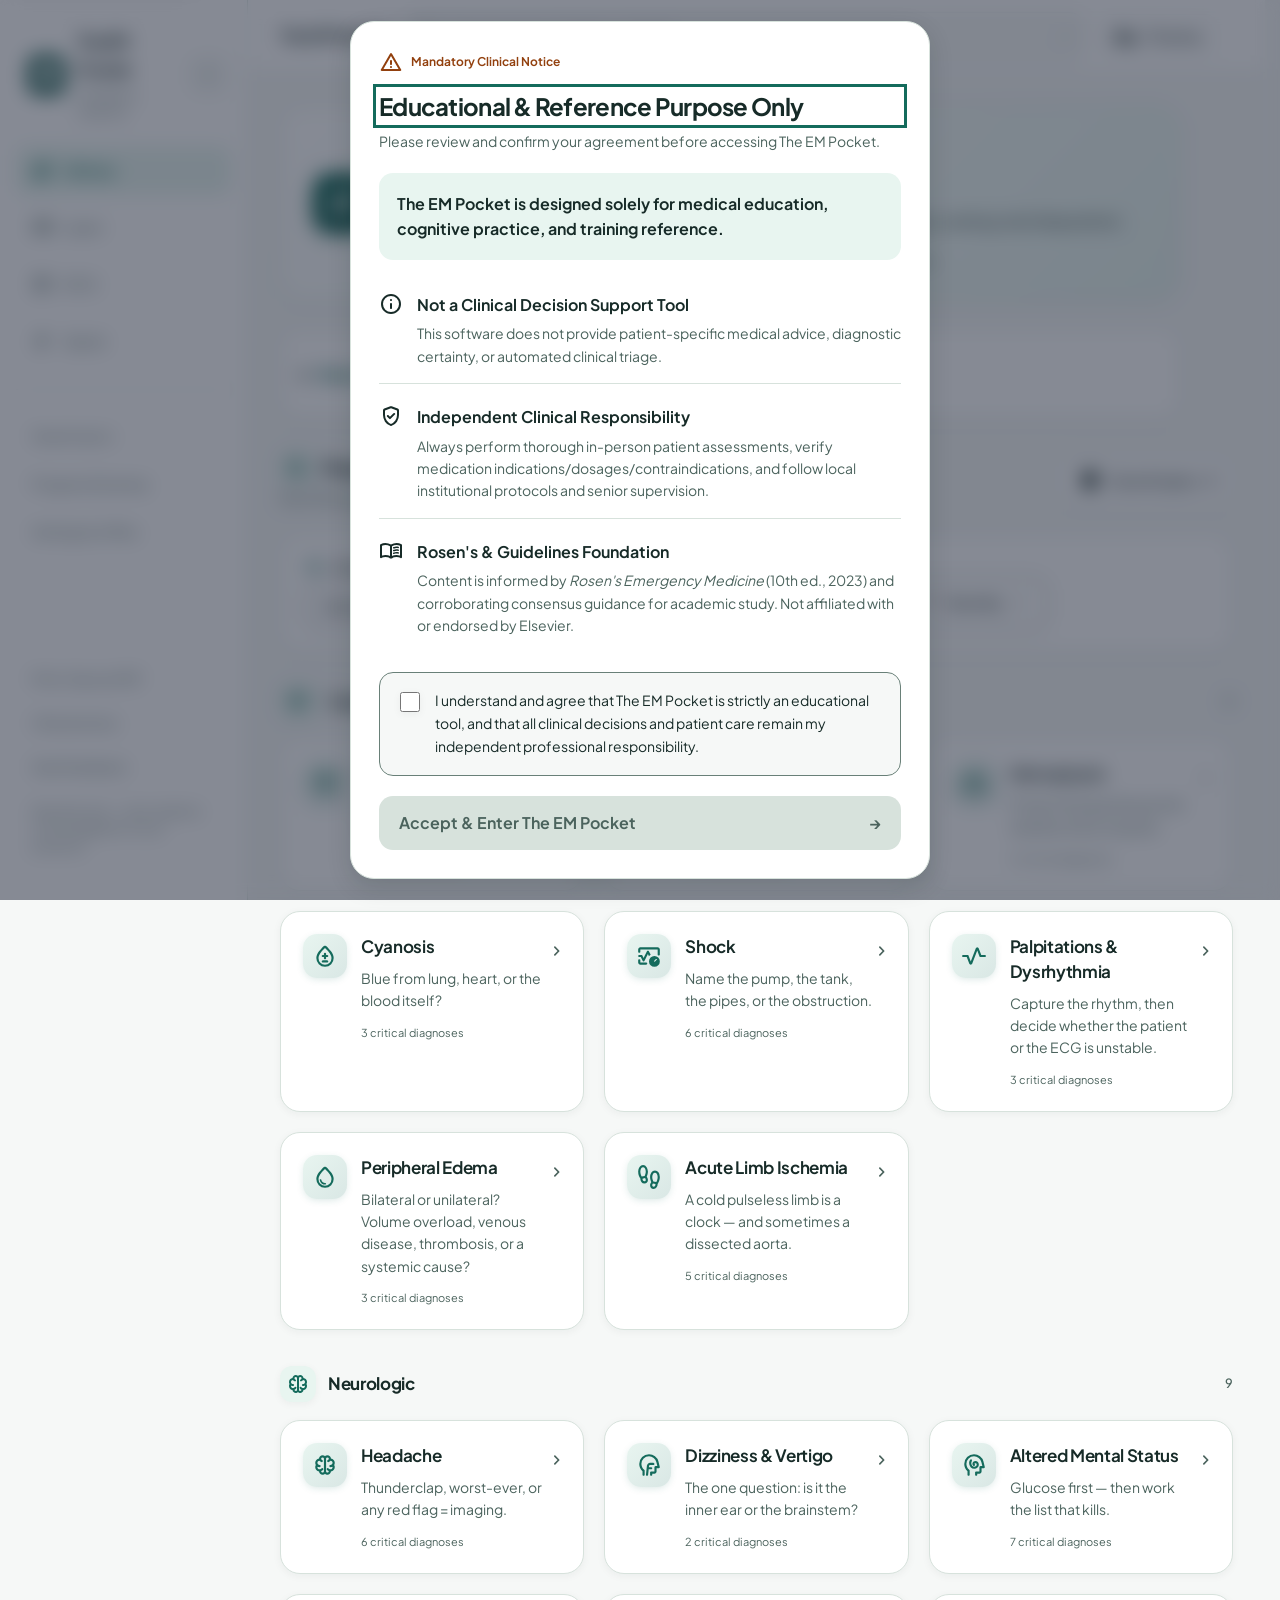
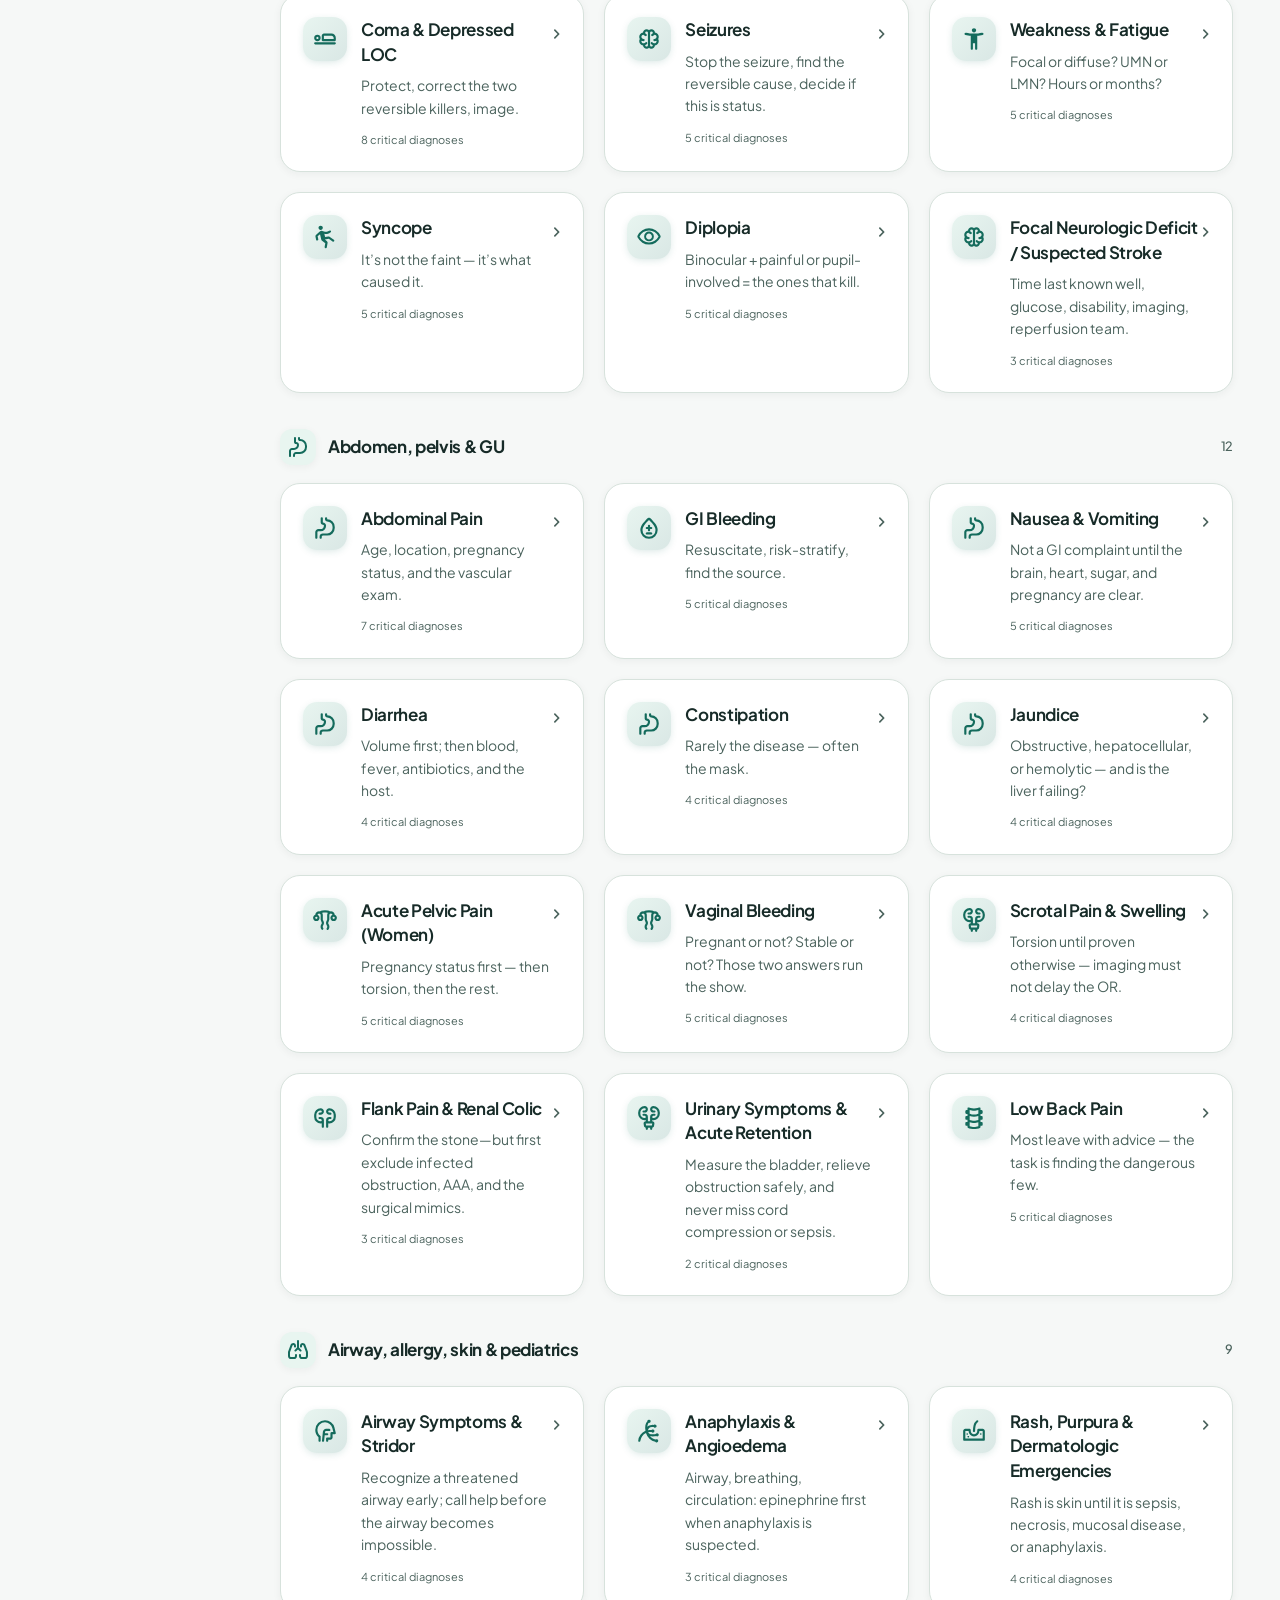
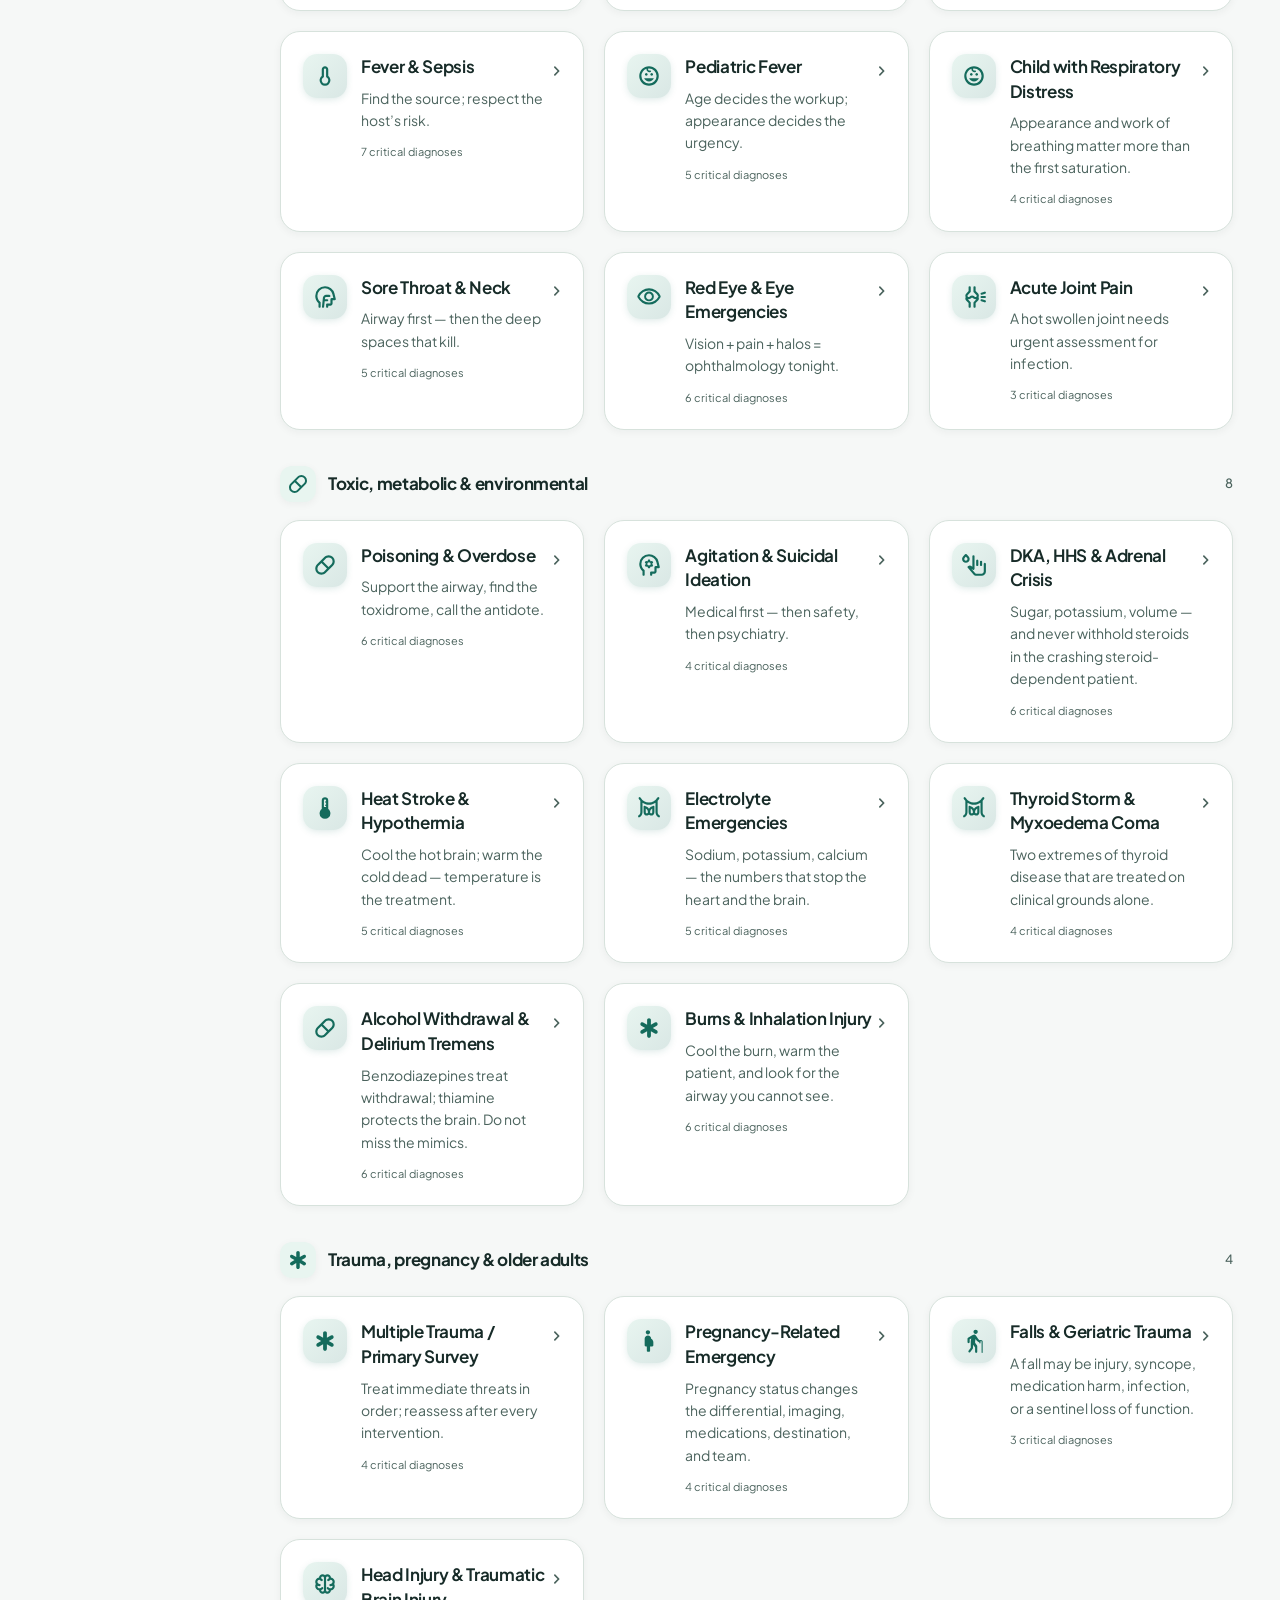
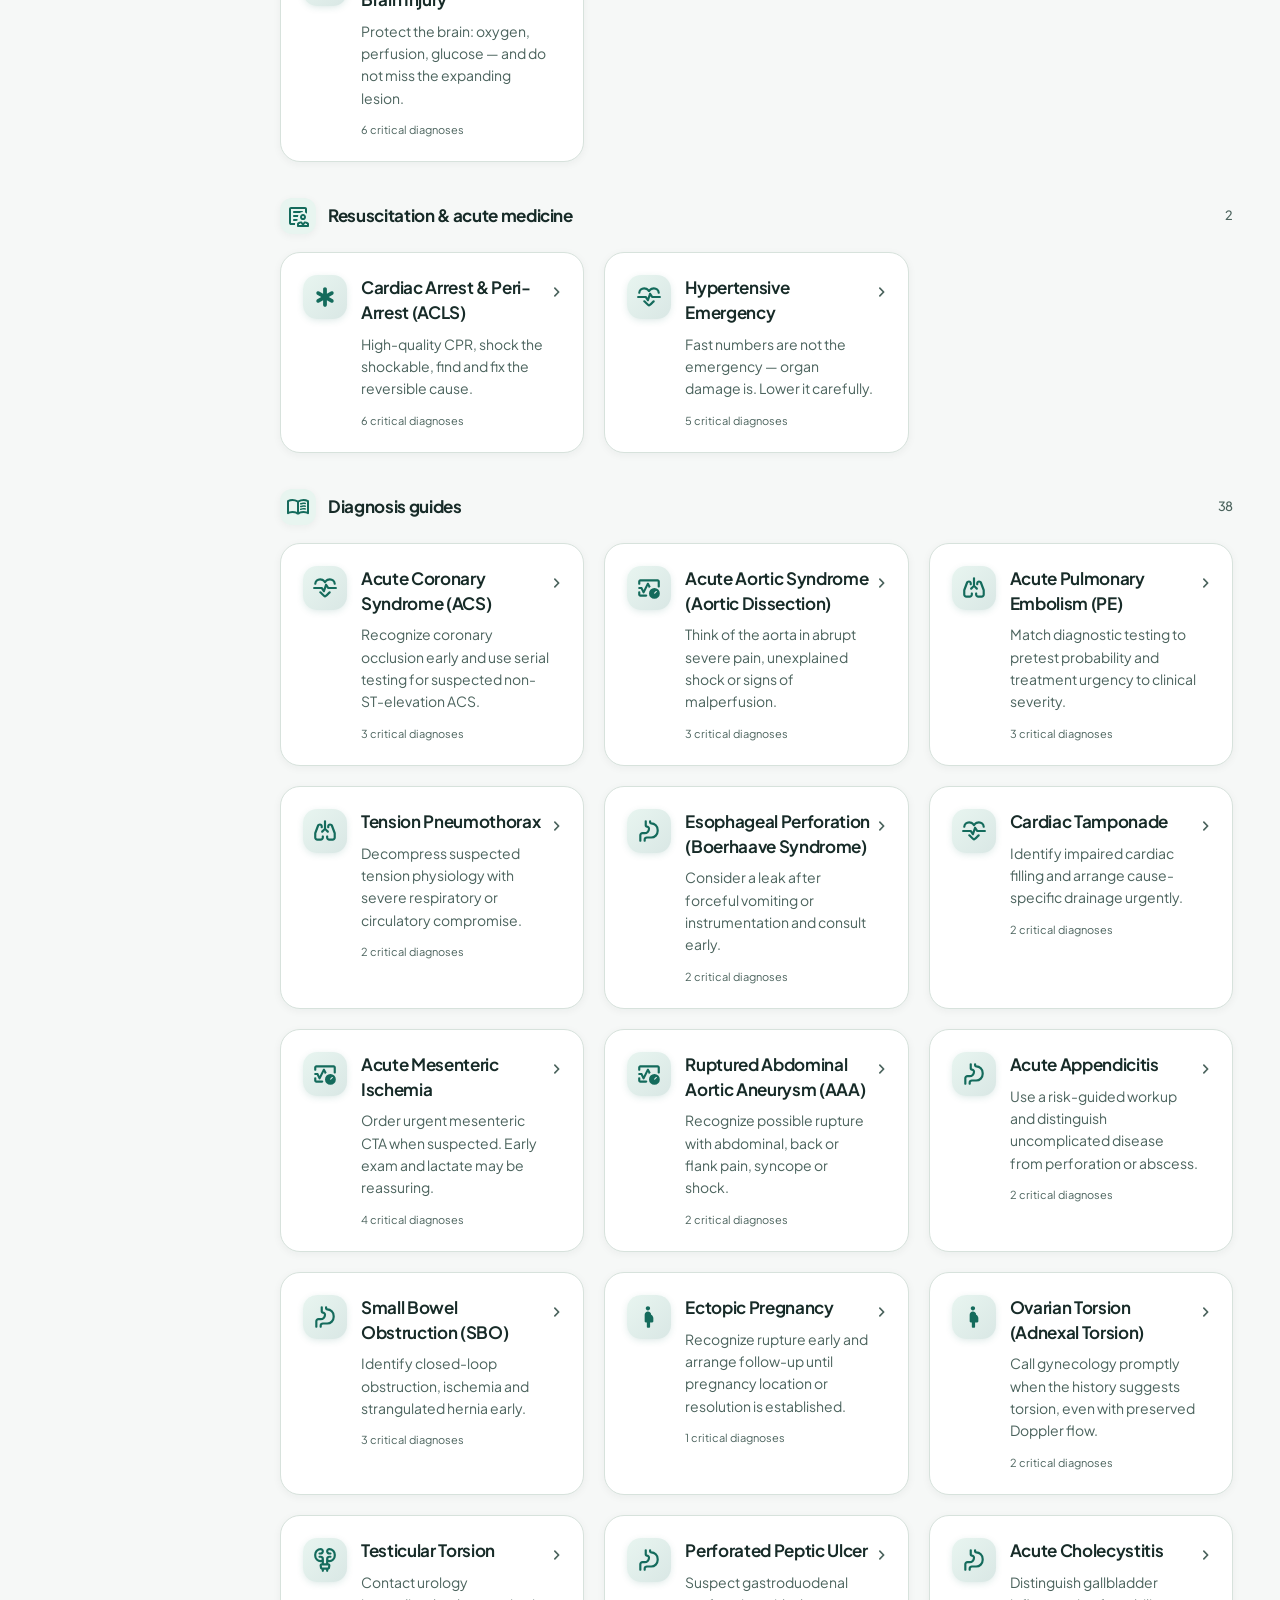
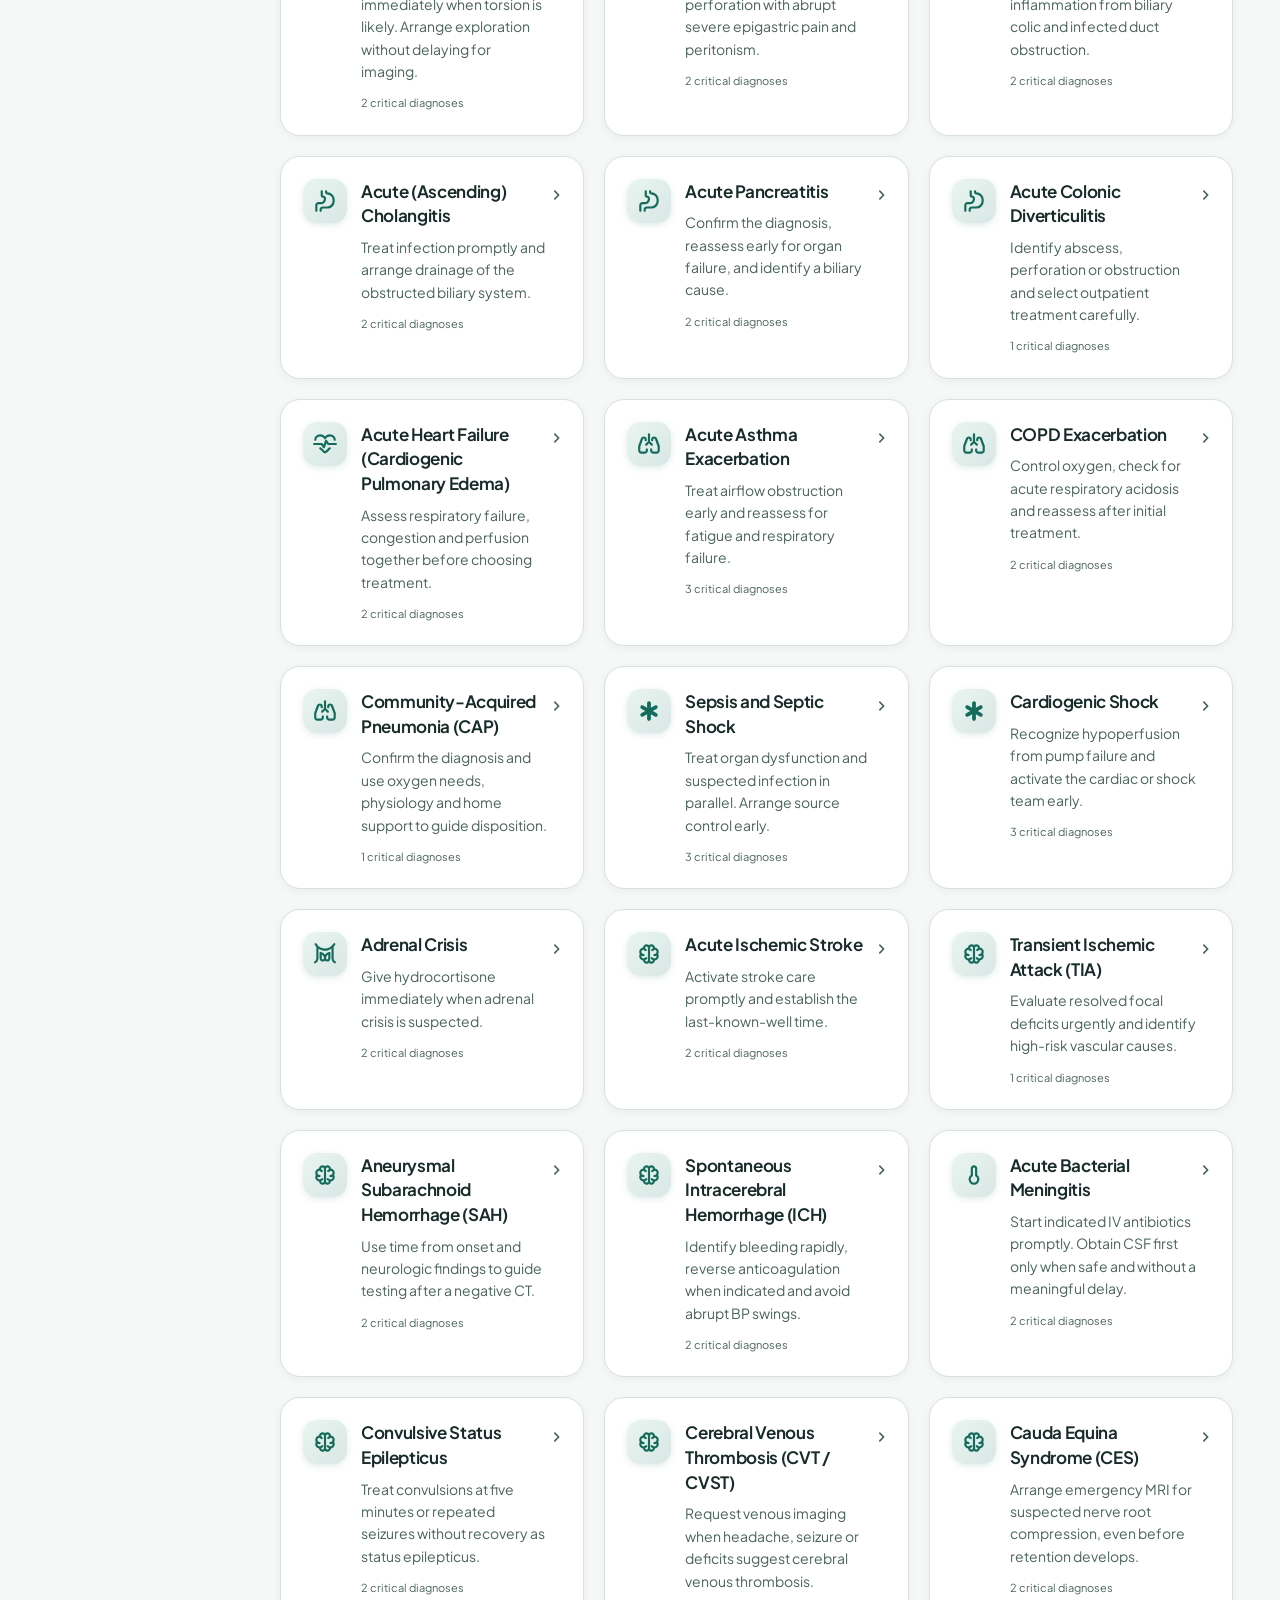
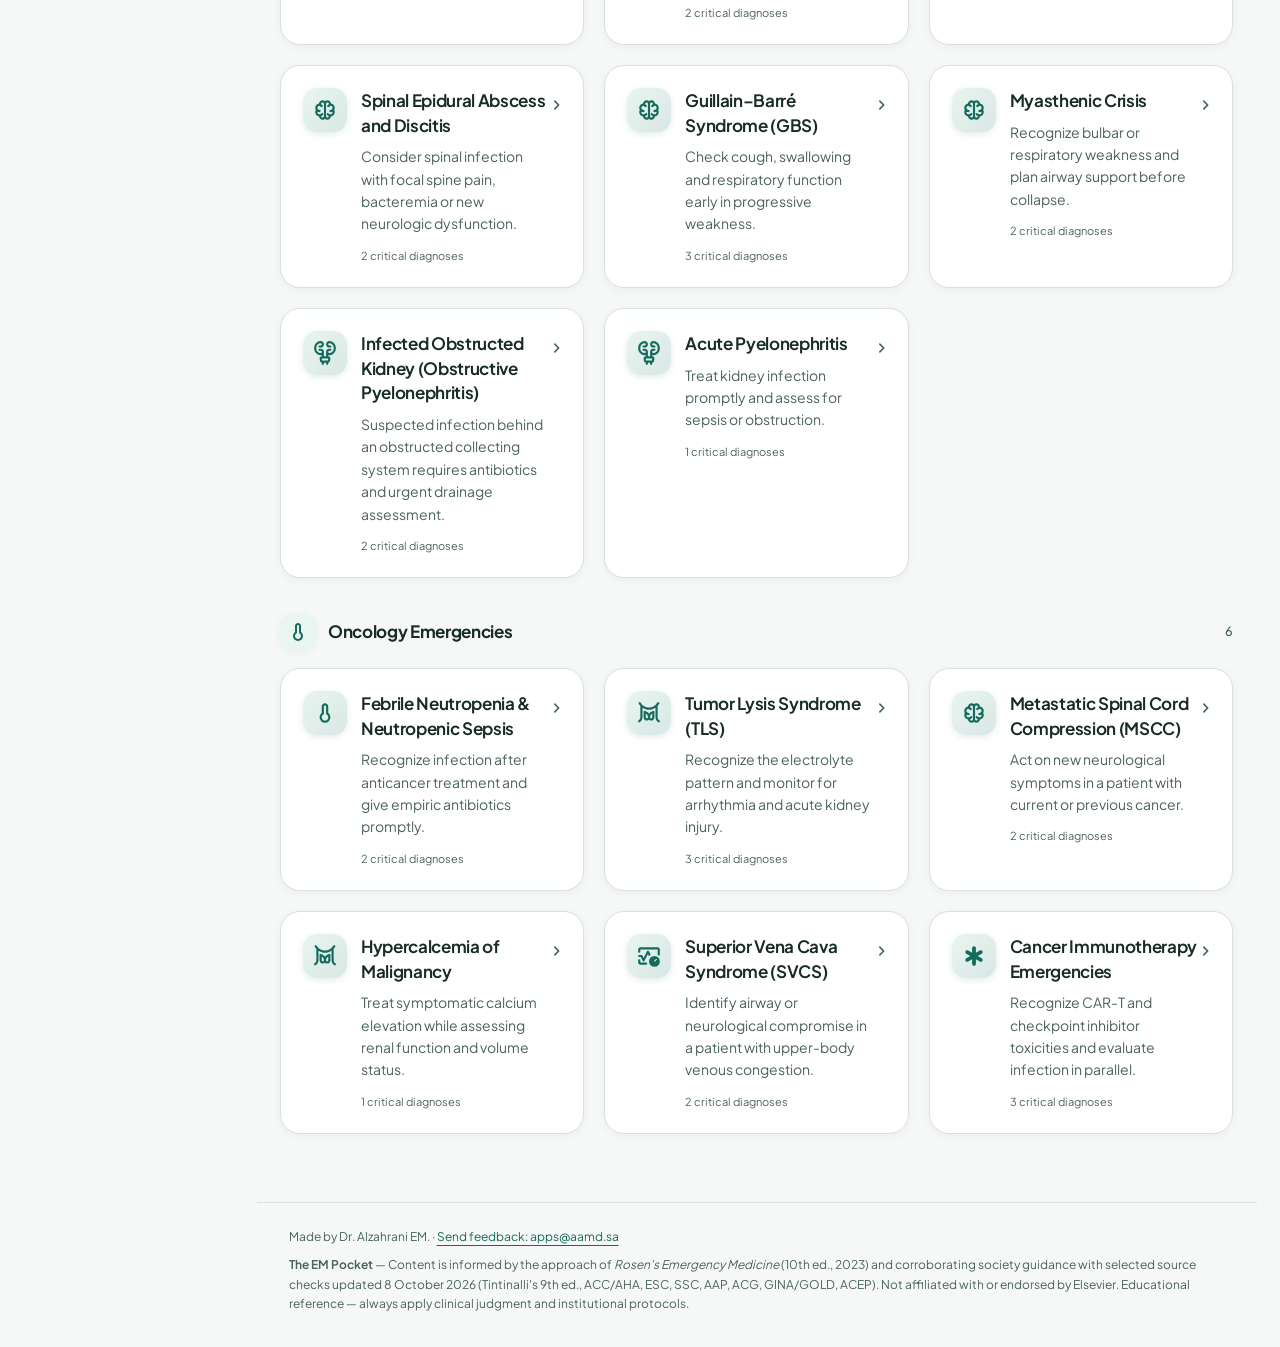
==== commit 2f01ed5c: "Add spinal, neuromuscular and urinary emergency guides" ====
--- a/index.html
+++ b/index.html
@@ -9,15 +9,15 @@
 <title>The EM Pocket — Emergency Medicine Reference</title>
 <meta name="description" content="A focused emergency medicine reference for chest pain, dyspnea, abdominal pain, and more. Frameworks informed by Rosen's Emergency Medicine and current guidelines; not affiliated with or endorsed by Elsevier.">
 <meta name="theme-color" content="#f6f8f7" id="themeColor">
-<link rel="manifest" href="manifest.json?v=20261114-diagnoses-v87">
-<link rel="icon" href="assets/icon.svg?v=20261114-diagnoses-v87" type="image/svg+xml">
-<link rel="icon" href="assets/icon-192.png?v=20261114-diagnoses-v87" type="image/png" sizes="192x192">
-<link rel="apple-touch-icon" href="assets/apple-touch-icon.png?v=20261114-diagnoses-v87" sizes="180x180">
+<link rel="manifest" href="manifest.json?v=20261114-diagnoses-v88">
+<link rel="icon" href="assets/icon.svg?v=20261114-diagnoses-v88" type="image/svg+xml">
+<link rel="icon" href="assets/icon-192.png?v=20261114-diagnoses-v88" type="image/png" sizes="192x192">
+<link rel="apple-touch-icon" href="assets/apple-touch-icon.png?v=20261114-diagnoses-v88" sizes="180x180">
 <meta name="mobile-web-app-capable" content="yes">
 <meta name="apple-mobile-web-app-capable" content="yes">
 <meta name="apple-mobile-web-app-status-bar-style" content="black-translucent">
-<link rel="preload" href="assets/fonts/PlusJakartaSans-Variable.ttf?v=20261114-diagnoses-v87" as="font" type="font/ttf" crossorigin>
-<link rel="stylesheet" href="assets/app.css?v=20261114-diagnoses-v87">
+<link rel="preload" href="assets/fonts/PlusJakartaSans-Variable.ttf?v=20261114-diagnoses-v88" as="font" type="font/ttf" crossorigin>
+<link rel="stylesheet" href="assets/app.css?v=20261114-diagnoses-v88">
 <script>
 (function () {
     try {
@@ -47,7 +47,7 @@
 <nav class="sidebar" id="sidebar" aria-label="Main navigation">
     <div class="side-head">
     <button class="brand" id="brandBtn" type="button" title="All presentations">
-        <span class="brand-mark" aria-hidden="true"><img src="assets/icon-192.png?v=20261114-diagnoses-v87" alt="" width="44" height="44"></span>
+        <span class="brand-mark" aria-hidden="true"><img src="assets/icon-192.png?v=20261114-diagnoses-v88" alt="" width="44" height="44"></span>
         <span class="brand-text">
             <strong>The EM Pocket</strong>
             <span>Emergency medicine</span>
@@ -226,14 +226,14 @@
 <div class="toast" id="toast" role="status"></div>
 <noscript><p class="noscript">The EM Pocket needs JavaScript enabled to show presentations.</p></noscript>
 
-<script type="module" src="assets/ecg-svg.js?v=20261114-diagnoses-v87"></script>
-<script type="module" src="assets/ecg-engine.js?v=20261114-diagnoses-v87"></script>
-<script type="module" src="assets/ecg-case-tracings.js?v=20261114-diagnoses-v87"></script>
-<script type="module" src="assets/ecg-interactive.js?v=20261114-diagnoses-v87"></script>
-<script type="module" src="assets/ecg-curriculum.js?v=20261114-diagnoses-v87"></script><script type="module" src="assets/ecg-explorer.js?v=20261114-diagnoses-v87"></script>
-<script type="module" src="assets/data.js?v=20261114-diagnoses-v87"></script>
-<script type="module" src="assets/evidence.js?v=20261114-diagnoses-v87"></script>
-<script type="module" src="assets/student-learning.js?v=20261114-diagnoses-v87"></script><script type="module" src="assets/em-learning-data.js?v=20261114-diagnoses-v87"></script><script type="module" src="assets/em-learning.js?v=20261114-diagnoses-v87"></script><script type="module" src="assets/shift-tools.js?v=20261114-diagnoses-v87"></script><script type="module" src="assets/search-core.js?v=20261114-diagnoses-v87"></script><script type="module" src="assets/learning-store.js?v=20261114-diagnoses-v87"></script><script type="module" src="assets/prefs-store.js?v=20261114-diagnoses-v87"></script><script type="module" src="assets/search-index.js?v=20261114-diagnoses-v87"></script><script type="module" src="assets/agreement-store.js?v=20261114-diagnoses-v87"></script><script type="module" src="assets/navigation-store.js?v=20261114-diagnoses-v87"></script><script type="module" src="assets/app.js?v=20261114-diagnoses-v87"></script>
-<script type="module" src="assets/design.js?v=20261114-diagnoses-v87"></script>
+<script type="module" src="assets/ecg-svg.js?v=20261114-diagnoses-v88"></script>
+<script type="module" src="assets/ecg-engine.js?v=20261114-diagnoses-v88"></script>
+<script type="module" src="assets/ecg-case-tracings.js?v=20261114-diagnoses-v88"></script>
+<script type="module" src="assets/ecg-interactive.js?v=20261114-diagnoses-v88"></script>
+<script type="module" src="assets/ecg-curriculum.js?v=20261114-diagnoses-v88"></script><script type="module" src="assets/ecg-explorer.js?v=20261114-diagnoses-v88"></script>
+<script type="module" src="assets/data.js?v=20261114-diagnoses-v88"></script>
+<script type="module" src="assets/evidence.js?v=20261114-diagnoses-v88"></script>
+<script type="module" src="assets/student-learning.js?v=20261114-diagnoses-v88"></script><script type="module" src="assets/em-learning-data.js?v=20261114-diagnoses-v88"></script><script type="module" src="assets/em-learning.js?v=20261114-diagnoses-v88"></script><script type="module" src="assets/shift-tools.js?v=20261114-diagnoses-v88"></script><script type="module" src="assets/search-core.js?v=20261114-diagnoses-v88"></script><script type="module" src="assets/learning-store.js?v=20261114-diagnoses-v88"></script><script type="module" src="assets/prefs-store.js?v=20261114-diagnoses-v88"></script><script type="module" src="assets/search-index.js?v=20261114-diagnoses-v88"></script><script type="module" src="assets/agreement-store.js?v=20261114-diagnoses-v88"></script><script type="module" src="assets/navigation-store.js?v=20261114-diagnoses-v88"></script><script type="module" src="assets/app.js?v=20261114-diagnoses-v88"></script>
+<script type="module" src="assets/design.js?v=20261114-diagnoses-v88"></script>
 </body>
 </html>
--- a/assets/app.css
+++ b/assets/app.css
@@ -5,12 +5,12 @@
    Native dialogs use the browser top layer. Print and reduced-motion own their
    media overrides. No historical iOS/v5/v6 patch layers remain in the runtime. */
 @layer scientific;
-@import url('./css/tokens.css?v=20261114-diagnoses-v87');
-@import url('./css/scientific.css?v=20261114-diagnoses-v87');
-@import url('./css/base.css?v=20261114-diagnoses-v87');
-@import url('./css/shell.css?v=20261114-diagnoses-v87');
-@import url('./css/components.css?v=20261114-diagnoses-v87');
-@import url('./css/views.css?v=20261114-diagnoses-v87');
-@import url('./css/shift-tools.css?v=20261114-diagnoses-v87');
-@import url('./css/ecg.css?v=20261114-diagnoses-v87');
-@import url('./css/print.css?v=20261114-diagnoses-v87');
+@import url('./css/tokens.css?v=20261114-diagnoses-v88');
+@import url('./css/scientific.css?v=20261114-diagnoses-v88');
+@import url('./css/base.css?v=20261114-diagnoses-v88');
+@import url('./css/shell.css?v=20261114-diagnoses-v88');
+@import url('./css/components.css?v=20261114-diagnoses-v88');
+@import url('./css/views.css?v=20261114-diagnoses-v88');
+@import url('./css/shift-tools.css?v=20261114-diagnoses-v88');
+@import url('./css/ecg.css?v=20261114-diagnoses-v88');
+@import url('./css/print.css?v=20261114-diagnoses-v88');
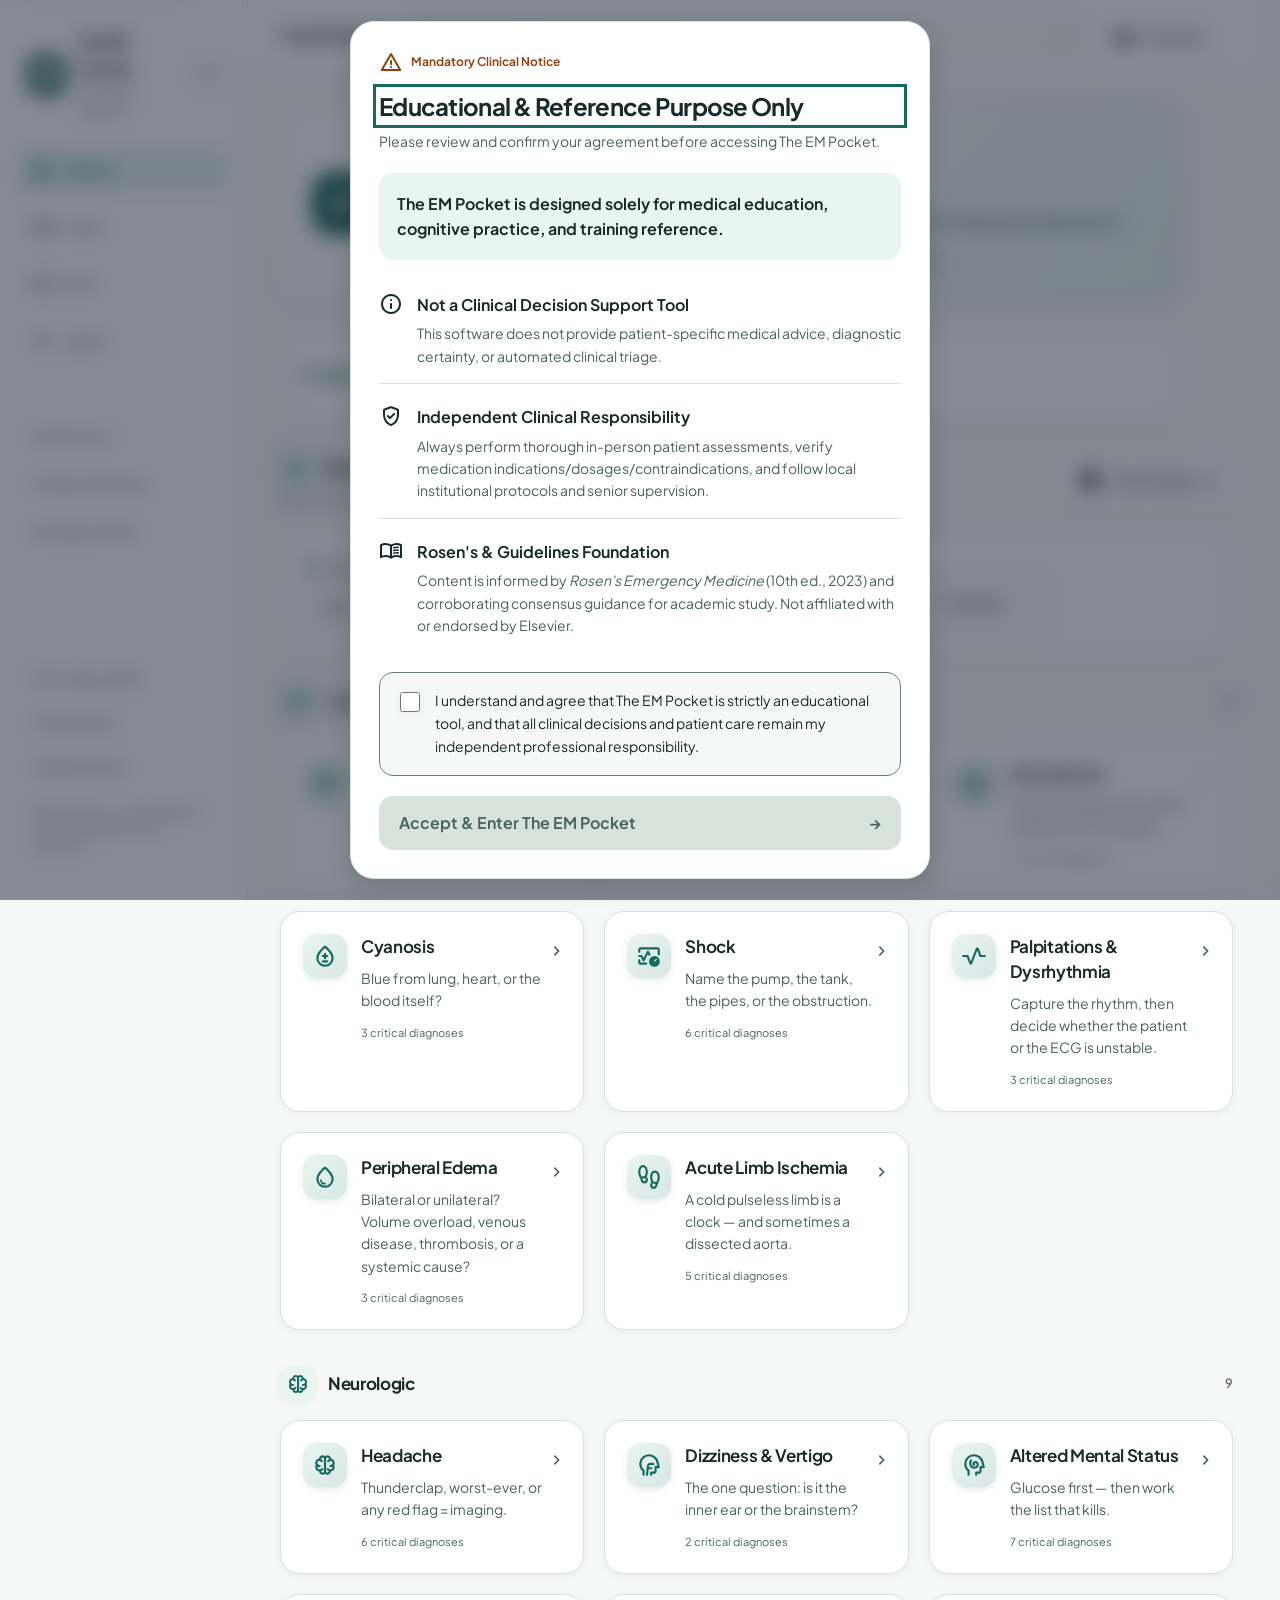
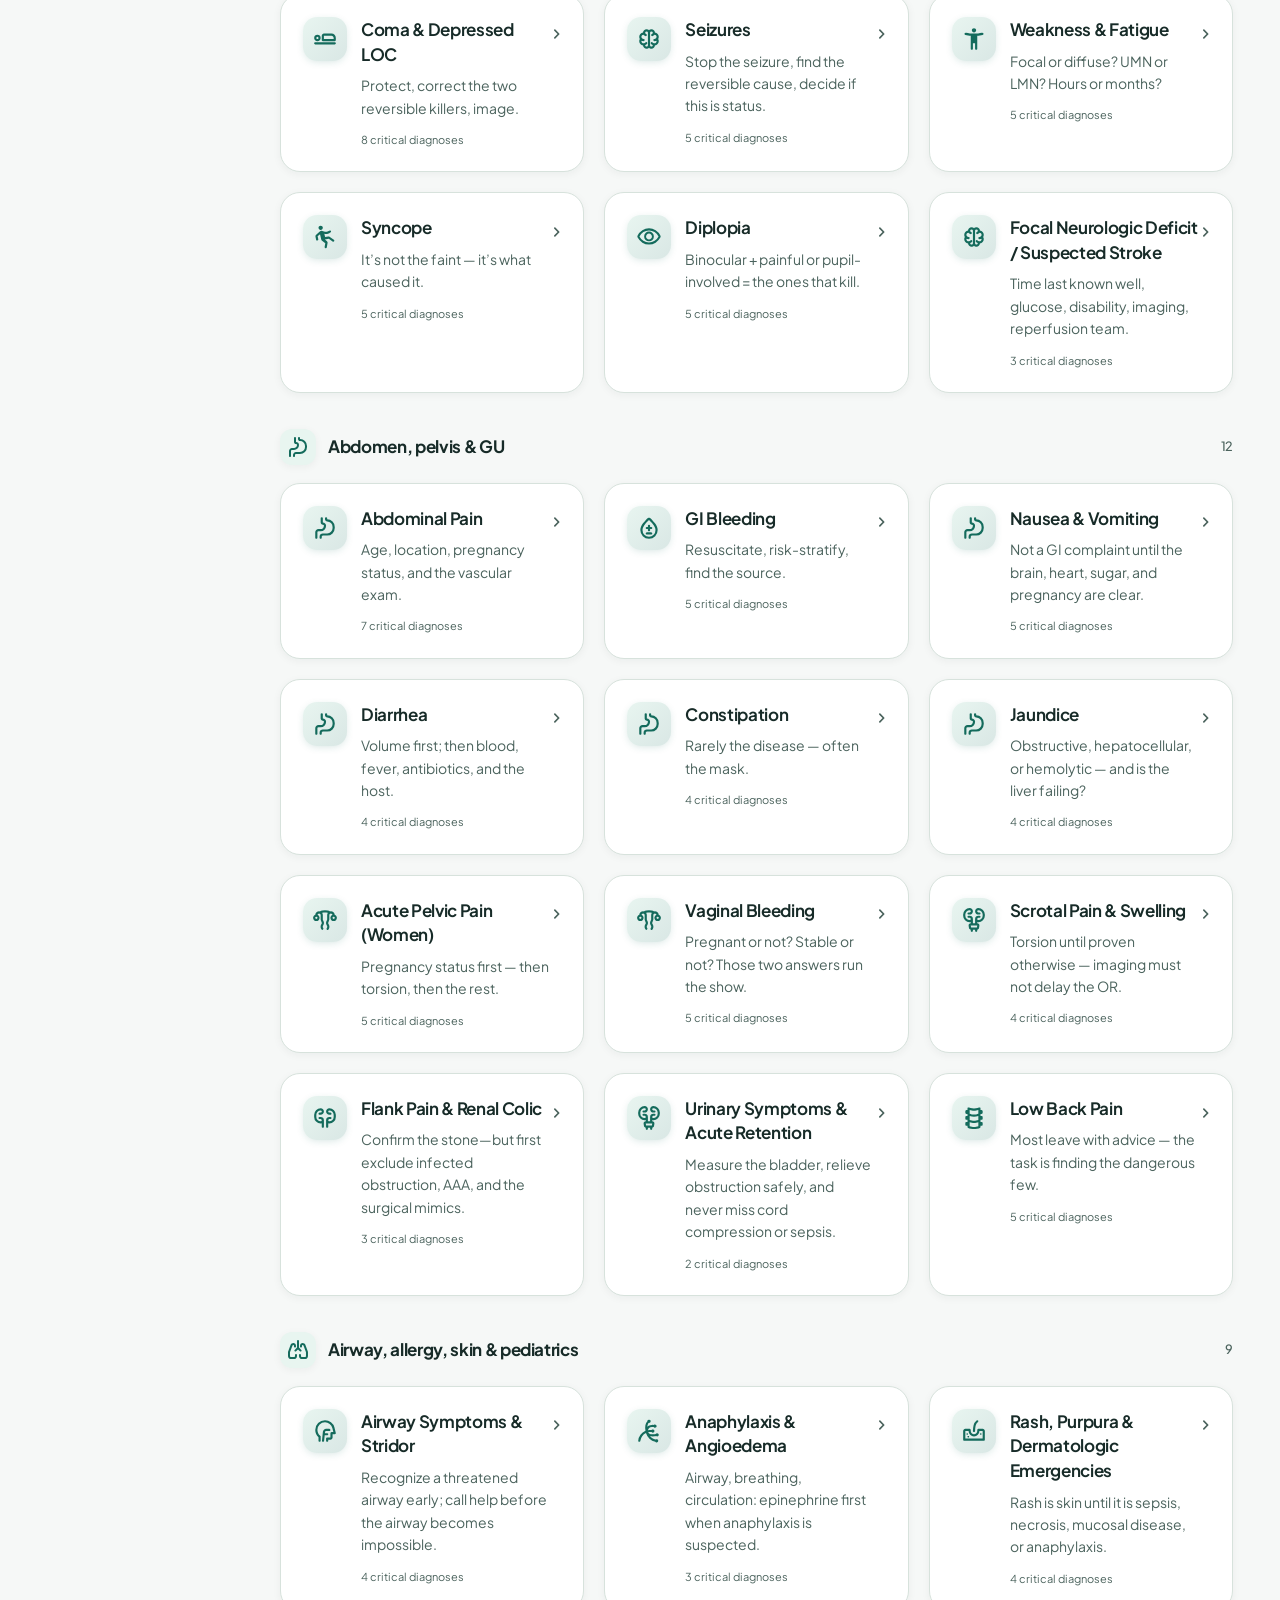
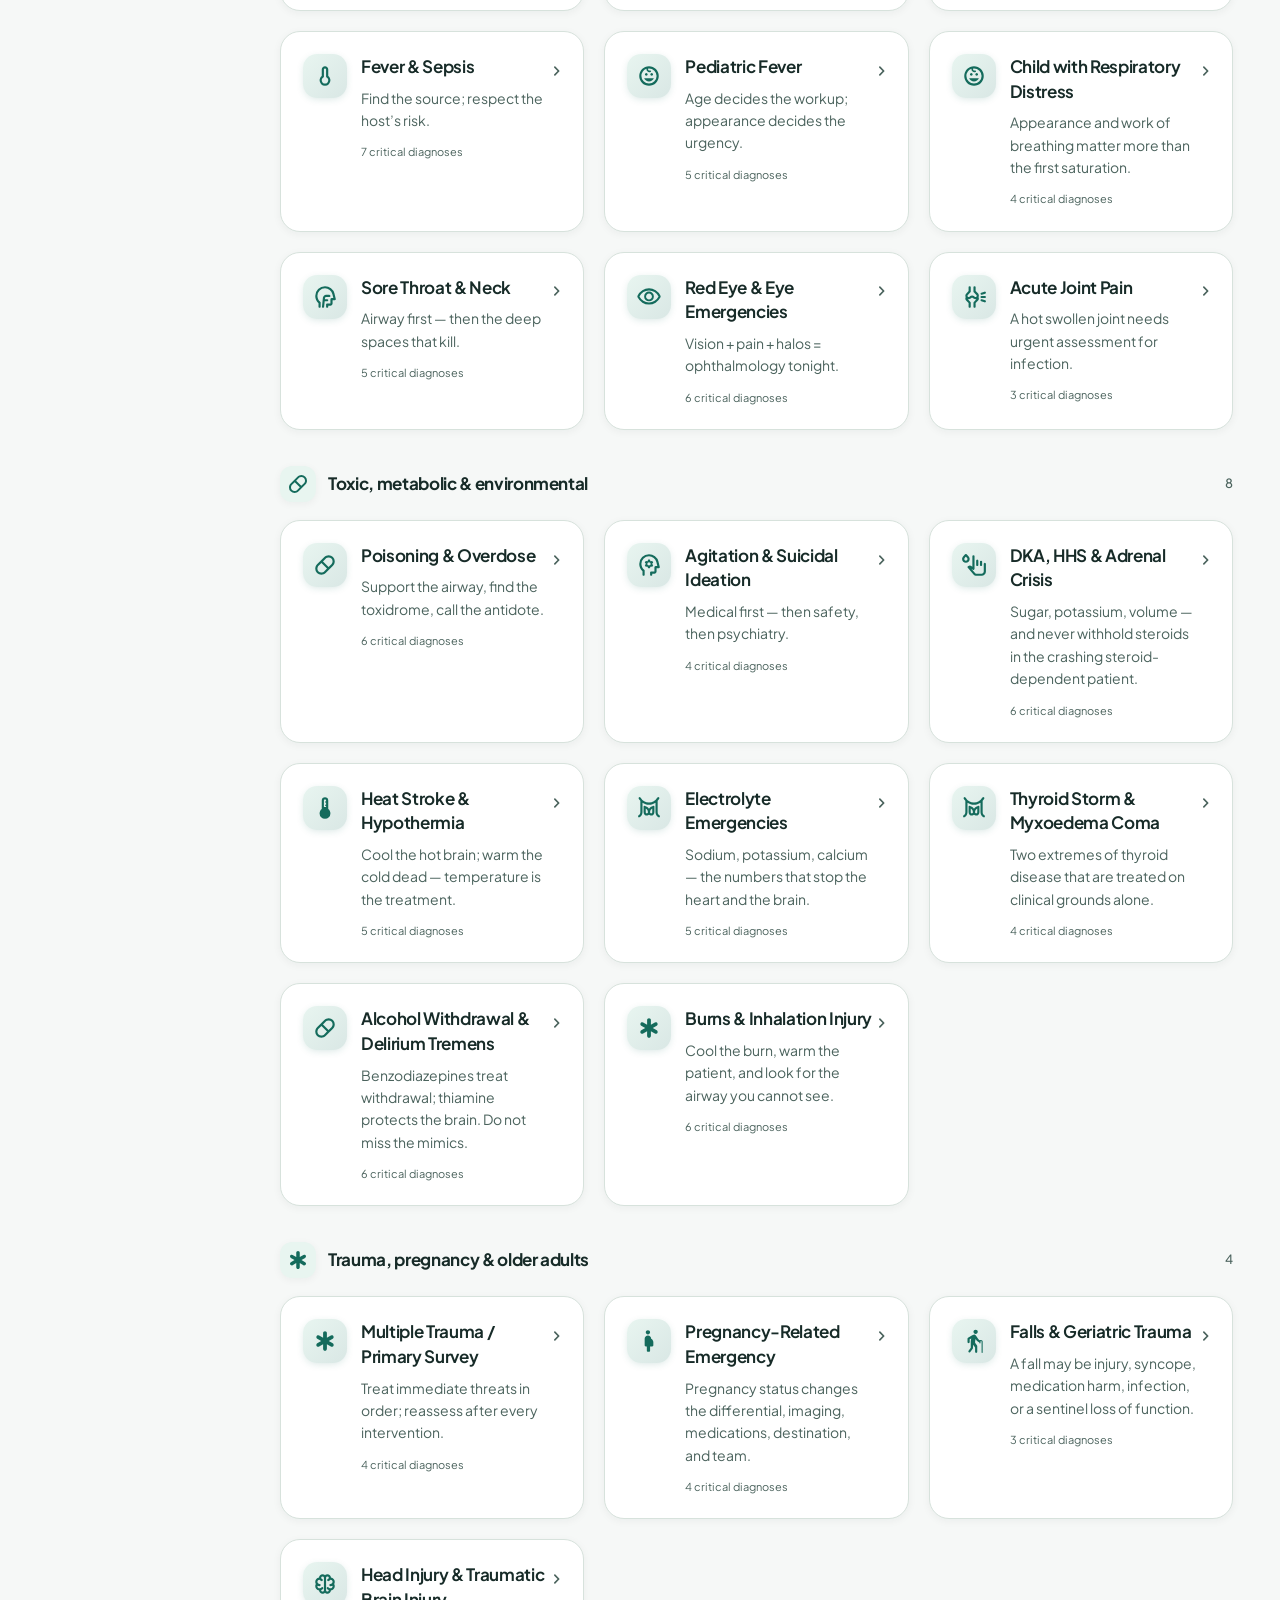
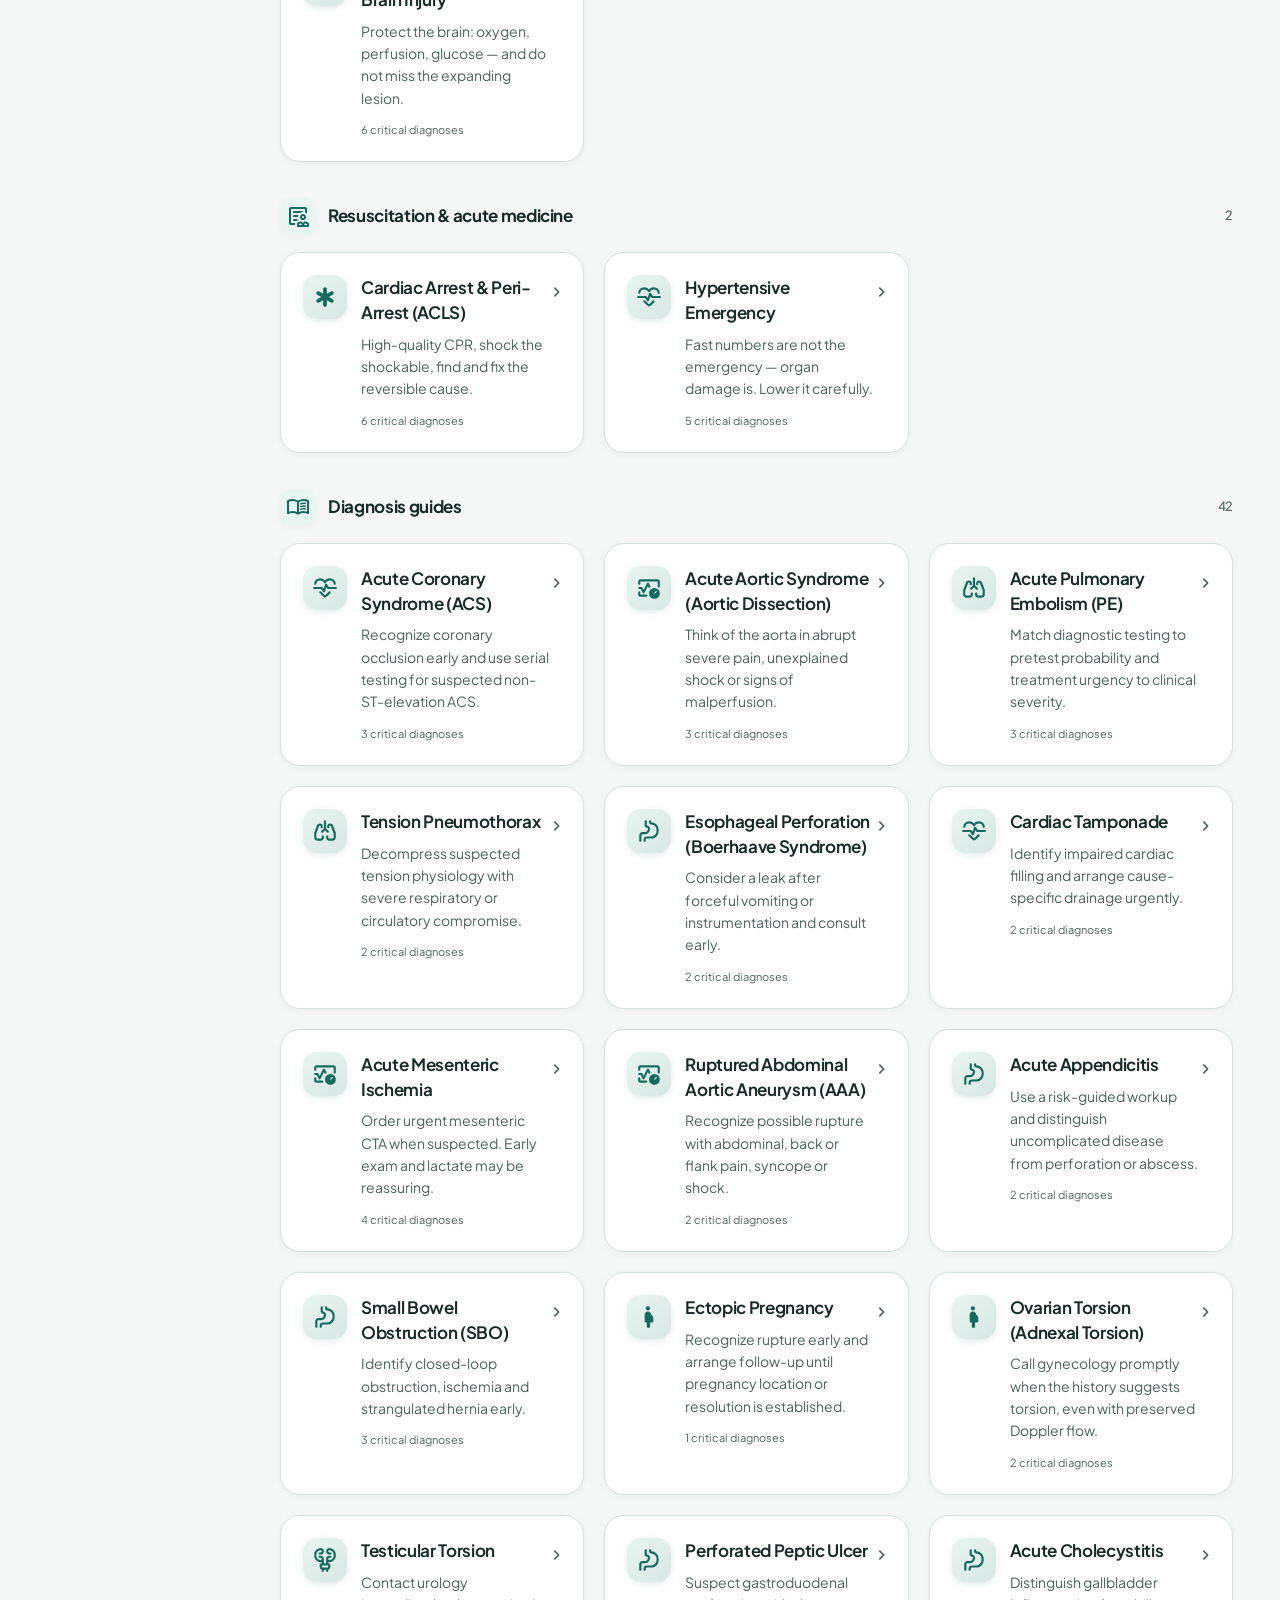
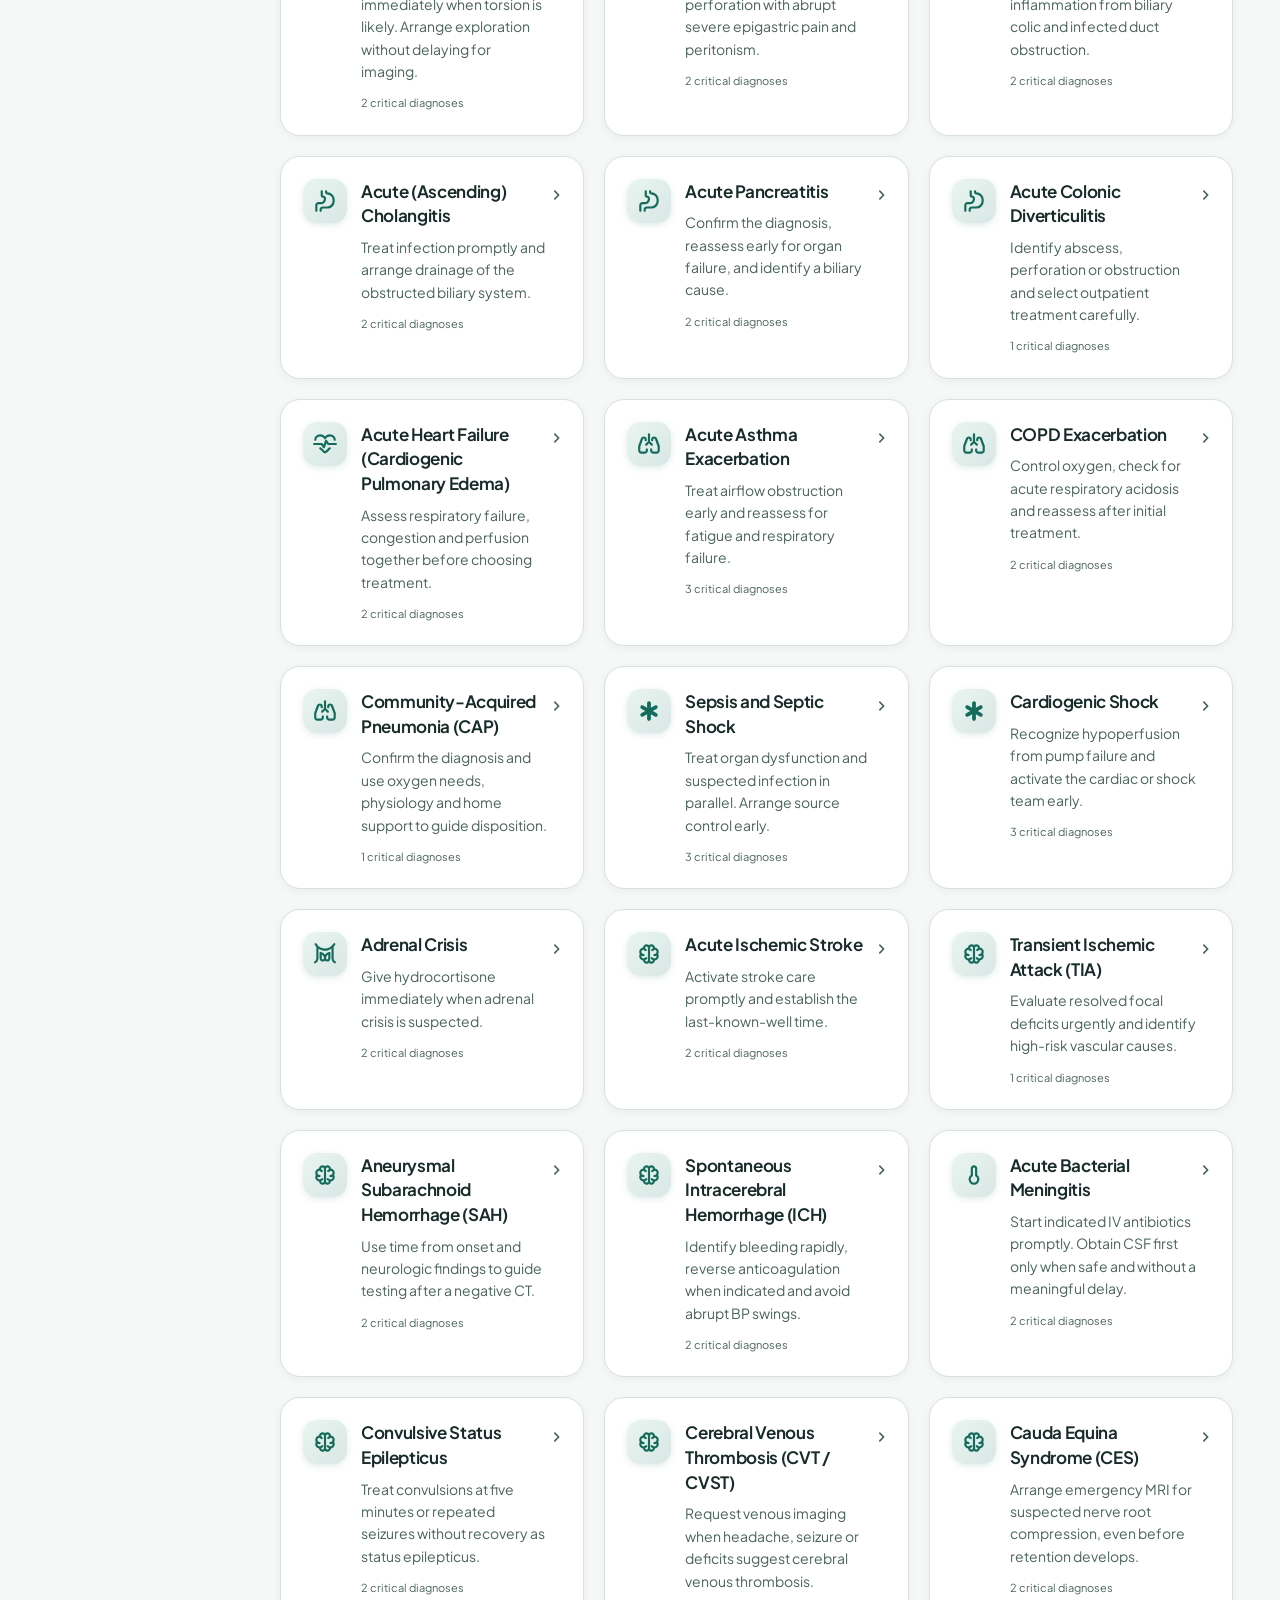
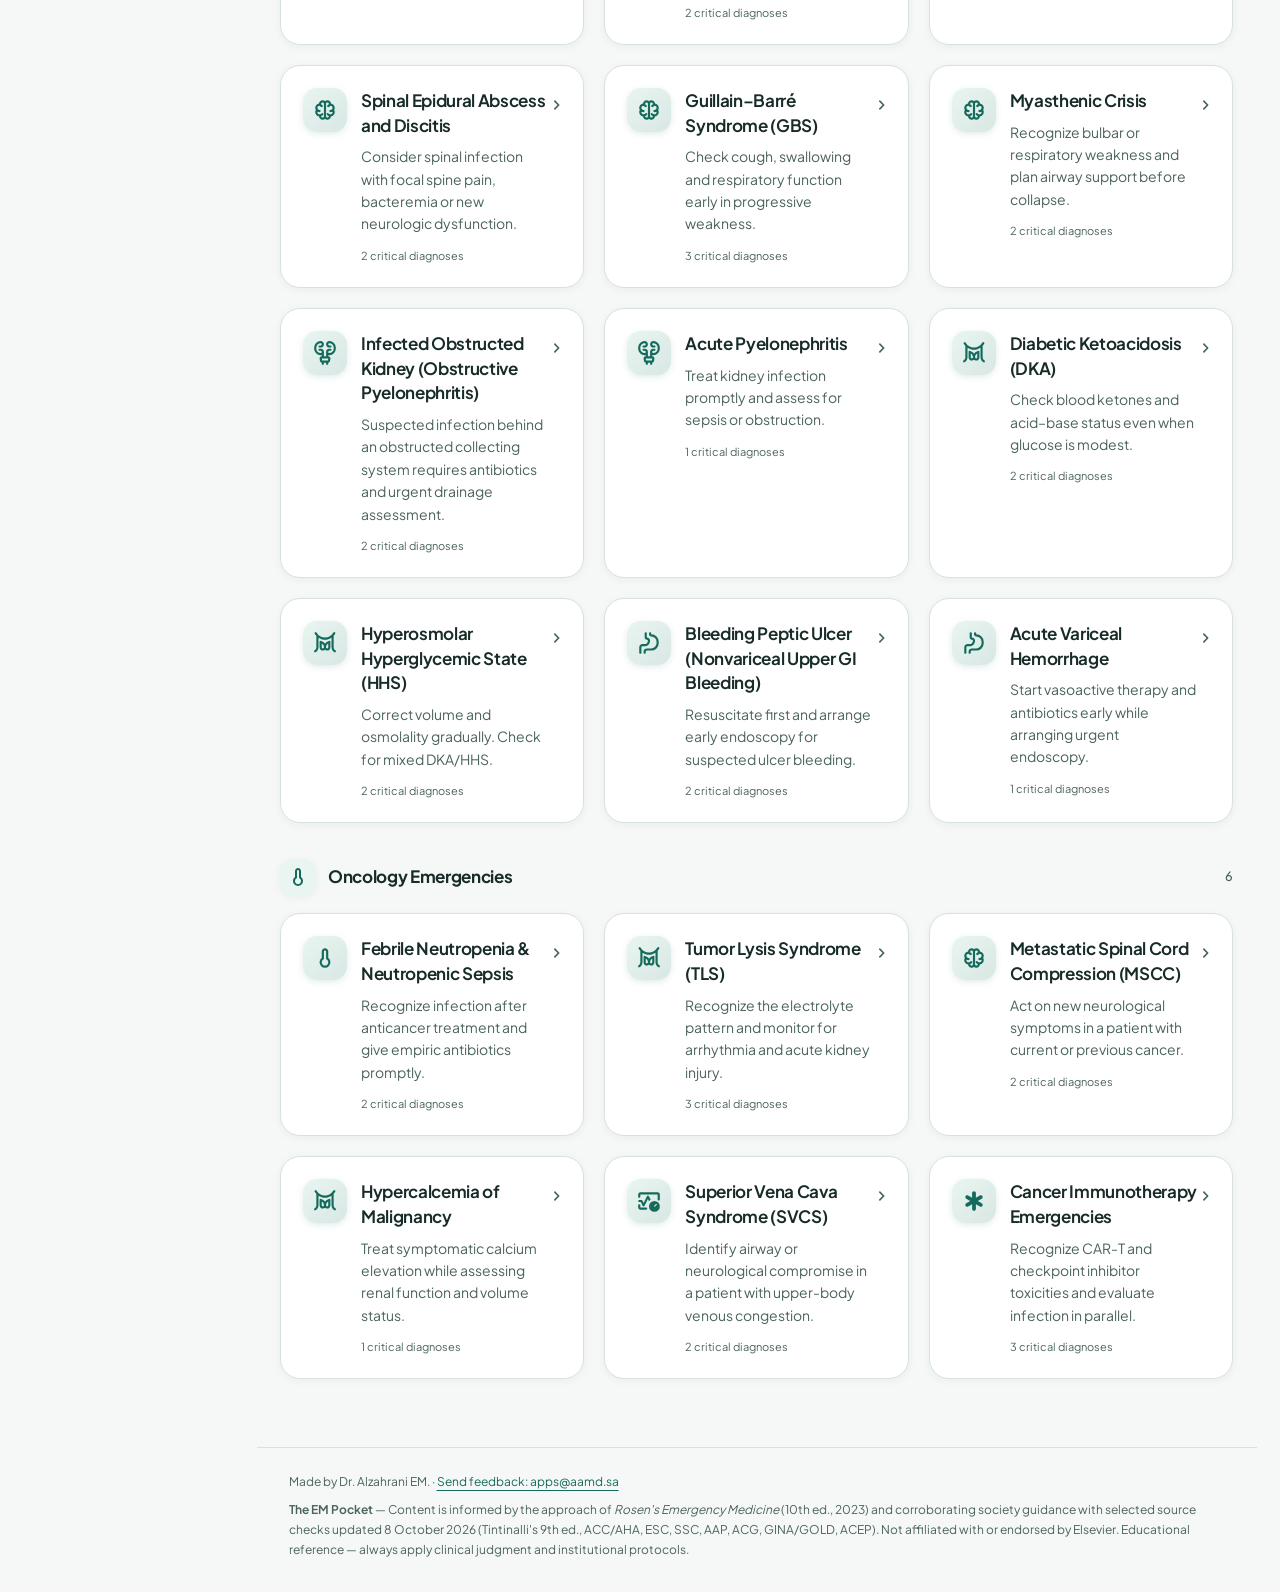
==== commit 786528ab: "Review diagnosis guides and add metabolic and bleeding emergencies" ====
--- a/index.html
+++ b/index.html
@@ -9,15 +9,15 @@
 <title>The EM Pocket — Emergency Medicine Reference</title>
 <meta name="description" content="A focused emergency medicine reference for chest pain, dyspnea, abdominal pain, and more. Frameworks informed by Rosen's Emergency Medicine and current guidelines; not affiliated with or endorsed by Elsevier.">
 <meta name="theme-color" content="#f6f8f7" id="themeColor">
-<link rel="manifest" href="manifest.json?v=20261114-diagnoses-v88">
-<link rel="icon" href="assets/icon.svg?v=20261114-diagnoses-v88" type="image/svg+xml">
-<link rel="icon" href="assets/icon-192.png?v=20261114-diagnoses-v88" type="image/png" sizes="192x192">
-<link rel="apple-touch-icon" href="assets/apple-touch-icon.png?v=20261114-diagnoses-v88" sizes="180x180">
+<link rel="manifest" href="manifest.json?v=20261114-diagnoses-v89">
+<link rel="icon" href="assets/icon.svg?v=20261114-diagnoses-v89" type="image/svg+xml">
+<link rel="icon" href="assets/icon-192.png?v=20261114-diagnoses-v89" type="image/png" sizes="192x192">
+<link rel="apple-touch-icon" href="assets/apple-touch-icon.png?v=20261114-diagnoses-v89" sizes="180x180">
 <meta name="mobile-web-app-capable" content="yes">
 <meta name="apple-mobile-web-app-capable" content="yes">
 <meta name="apple-mobile-web-app-status-bar-style" content="black-translucent">
-<link rel="preload" href="assets/fonts/PlusJakartaSans-Variable.ttf?v=20261114-diagnoses-v88" as="font" type="font/ttf" crossorigin>
-<link rel="stylesheet" href="assets/app.css?v=20261114-diagnoses-v88">
+<link rel="preload" href="assets/fonts/PlusJakartaSans-Variable.ttf?v=20261114-diagnoses-v89" as="font" type="font/ttf" crossorigin>
+<link rel="stylesheet" href="assets/app.css?v=20261114-diagnoses-v89">
 <script>
 (function () {
     try {
@@ -47,7 +47,7 @@
 <nav class="sidebar" id="sidebar" aria-label="Main navigation">
     <div class="side-head">
     <button class="brand" id="brandBtn" type="button" title="All presentations">
-        <span class="brand-mark" aria-hidden="true"><img src="assets/icon-192.png?v=20261114-diagnoses-v88" alt="" width="44" height="44"></span>
+        <span class="brand-mark" aria-hidden="true"><img src="assets/icon-192.png?v=20261114-diagnoses-v89" alt="" width="44" height="44"></span>
         <span class="brand-text">
             <strong>The EM Pocket</strong>
             <span>Emergency medicine</span>
@@ -226,14 +226,14 @@
 <div class="toast" id="toast" role="status"></div>
 <noscript><p class="noscript">The EM Pocket needs JavaScript enabled to show presentations.</p></noscript>
 
-<script type="module" src="assets/ecg-svg.js?v=20261114-diagnoses-v88"></script>
-<script type="module" src="assets/ecg-engine.js?v=20261114-diagnoses-v88"></script>
-<script type="module" src="assets/ecg-case-tracings.js?v=20261114-diagnoses-v88"></script>
-<script type="module" src="assets/ecg-interactive.js?v=20261114-diagnoses-v88"></script>
-<script type="module" src="assets/ecg-curriculum.js?v=20261114-diagnoses-v88"></script><script type="module" src="assets/ecg-explorer.js?v=20261114-diagnoses-v88"></script>
-<script type="module" src="assets/data.js?v=20261114-diagnoses-v88"></script>
-<script type="module" src="assets/evidence.js?v=20261114-diagnoses-v88"></script>
-<script type="module" src="assets/student-learning.js?v=20261114-diagnoses-v88"></script><script type="module" src="assets/em-learning-data.js?v=20261114-diagnoses-v88"></script><script type="module" src="assets/em-learning.js?v=20261114-diagnoses-v88"></script><script type="module" src="assets/shift-tools.js?v=20261114-diagnoses-v88"></script><script type="module" src="assets/search-core.js?v=20261114-diagnoses-v88"></script><script type="module" src="assets/learning-store.js?v=20261114-diagnoses-v88"></script><script type="module" src="assets/prefs-store.js?v=20261114-diagnoses-v88"></script><script type="module" src="assets/search-index.js?v=20261114-diagnoses-v88"></script><script type="module" src="assets/agreement-store.js?v=20261114-diagnoses-v88"></script><script type="module" src="assets/navigation-store.js?v=20261114-diagnoses-v88"></script><script type="module" src="assets/app.js?v=20261114-diagnoses-v88"></script>
-<script type="module" src="assets/design.js?v=20261114-diagnoses-v88"></script>
+<script type="module" src="assets/ecg-svg.js?v=20261114-diagnoses-v89"></script>
+<script type="module" src="assets/ecg-engine.js?v=20261114-diagnoses-v89"></script>
+<script type="module" src="assets/ecg-case-tracings.js?v=20261114-diagnoses-v89"></script>
+<script type="module" src="assets/ecg-interactive.js?v=20261114-diagnoses-v89"></script>
+<script type="module" src="assets/ecg-curriculum.js?v=20261114-diagnoses-v89"></script><script type="module" src="assets/ecg-explorer.js?v=20261114-diagnoses-v89"></script>
+<script type="module" src="assets/data.js?v=20261114-diagnoses-v89"></script>
+<script type="module" src="assets/evidence.js?v=20261114-diagnoses-v89"></script>
+<script type="module" src="assets/student-learning.js?v=20261114-diagnoses-v89"></script><script type="module" src="assets/em-learning-data.js?v=20261114-diagnoses-v89"></script><script type="module" src="assets/em-learning.js?v=20261114-diagnoses-v89"></script><script type="module" src="assets/shift-tools.js?v=20261114-diagnoses-v89"></script><script type="module" src="assets/search-core.js?v=20261114-diagnoses-v89"></script><script type="module" src="assets/learning-store.js?v=20261114-diagnoses-v89"></script><script type="module" src="assets/prefs-store.js?v=20261114-diagnoses-v89"></script><script type="module" src="assets/search-index.js?v=20261114-diagnoses-v89"></script><script type="module" src="assets/agreement-store.js?v=20261114-diagnoses-v89"></script><script type="module" src="assets/navigation-store.js?v=20261114-diagnoses-v89"></script><script type="module" src="assets/app.js?v=20261114-diagnoses-v89"></script>
+<script type="module" src="assets/design.js?v=20261114-diagnoses-v89"></script>
 </body>
 </html>
--- a/assets/app.css
+++ b/assets/app.css
@@ -5,12 +5,12 @@
    Native dialogs use the browser top layer. Print and reduced-motion own their
    media overrides. No historical iOS/v5/v6 patch layers remain in the runtime. */
 @layer scientific;
-@import url('./css/tokens.css?v=20261114-diagnoses-v88');
-@import url('./css/scientific.css?v=20261114-diagnoses-v88');
-@import url('./css/base.css?v=20261114-diagnoses-v88');
-@import url('./css/shell.css?v=20261114-diagnoses-v88');
-@import url('./css/components.css?v=20261114-diagnoses-v88');
-@import url('./css/views.css?v=20261114-diagnoses-v88');
-@import url('./css/shift-tools.css?v=20261114-diagnoses-v88');
-@import url('./css/ecg.css?v=20261114-diagnoses-v88');
-@import url('./css/print.css?v=20261114-diagnoses-v88');
+@import url('./css/tokens.css?v=20261114-diagnoses-v89');
+@import url('./css/scientific.css?v=20261114-diagnoses-v89');
+@import url('./css/base.css?v=20261114-diagnoses-v89');
+@import url('./css/shell.css?v=20261114-diagnoses-v89');
+@import url('./css/components.css?v=20261114-diagnoses-v89');
+@import url('./css/views.css?v=20261114-diagnoses-v89');
+@import url('./css/shift-tools.css?v=20261114-diagnoses-v89');
+@import url('./css/ecg.css?v=20261114-diagnoses-v89');
+@import url('./css/print.css?v=20261114-diagnoses-v89');
